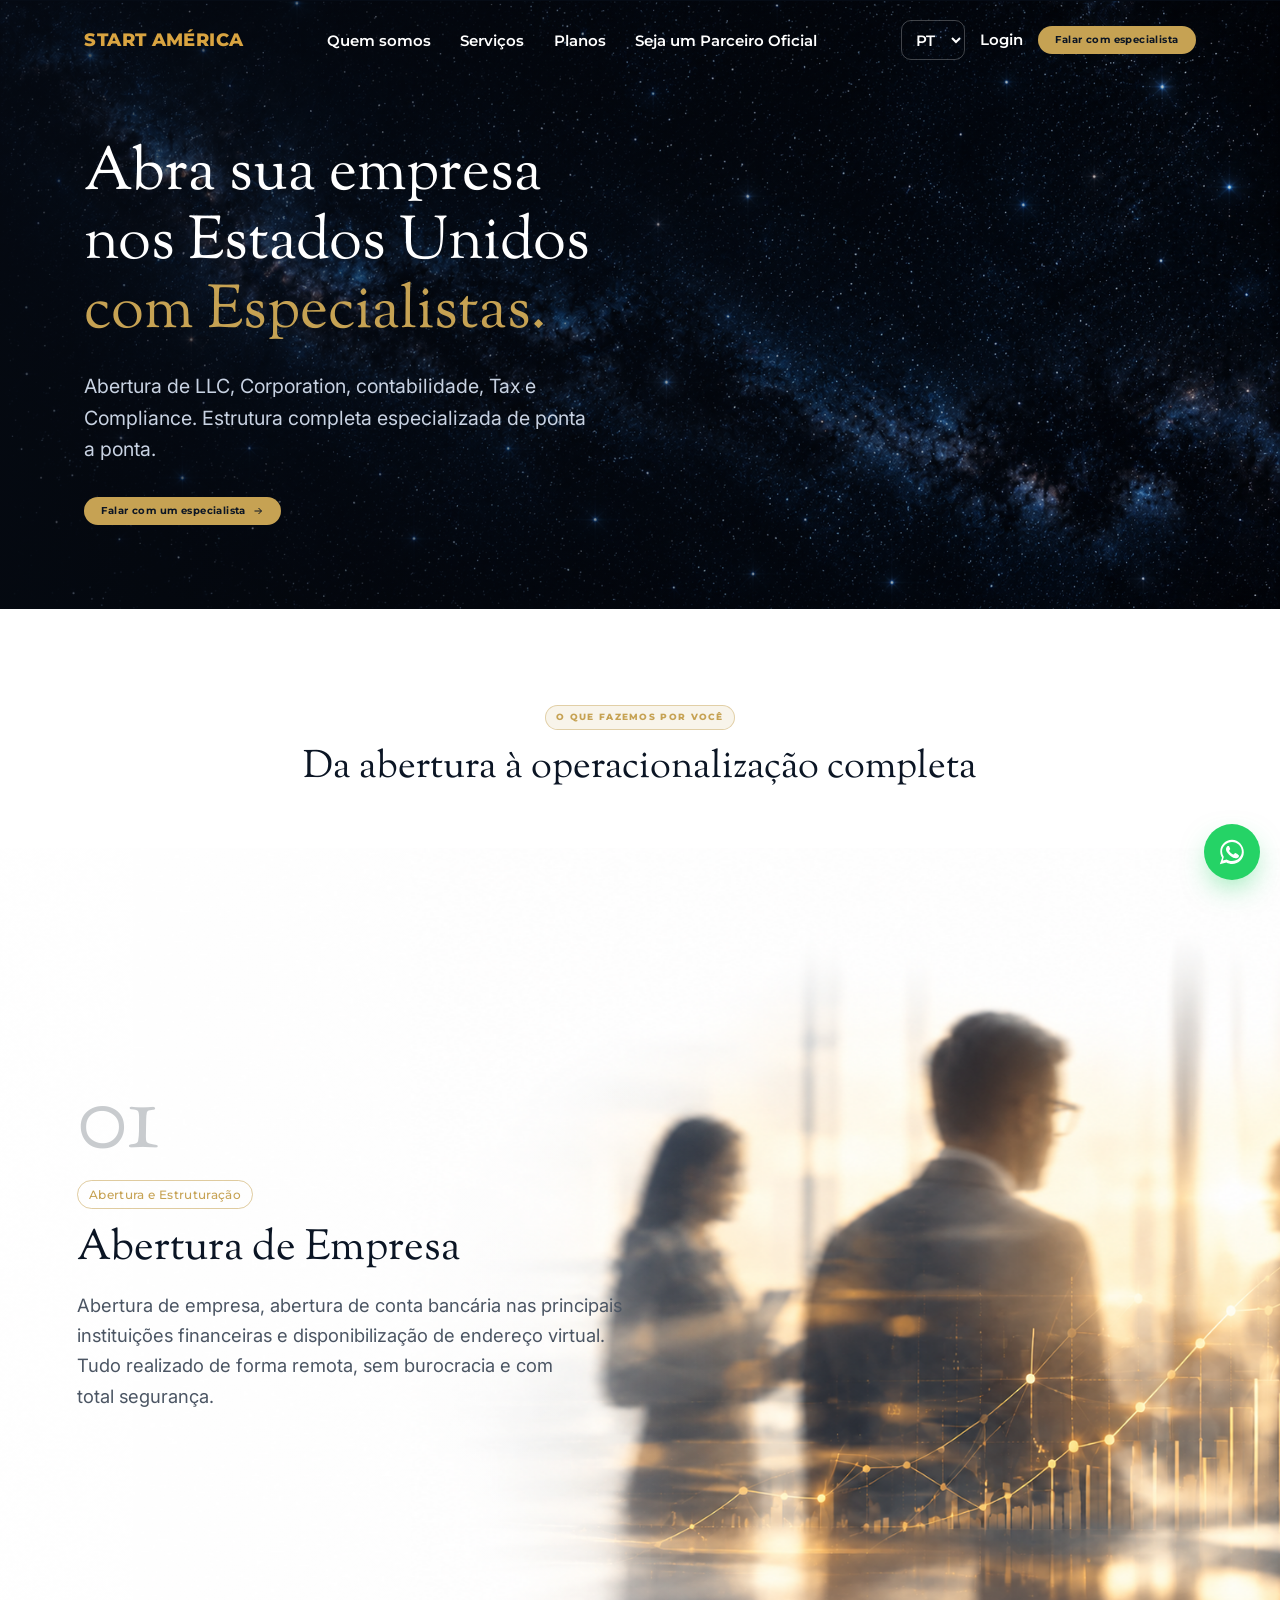
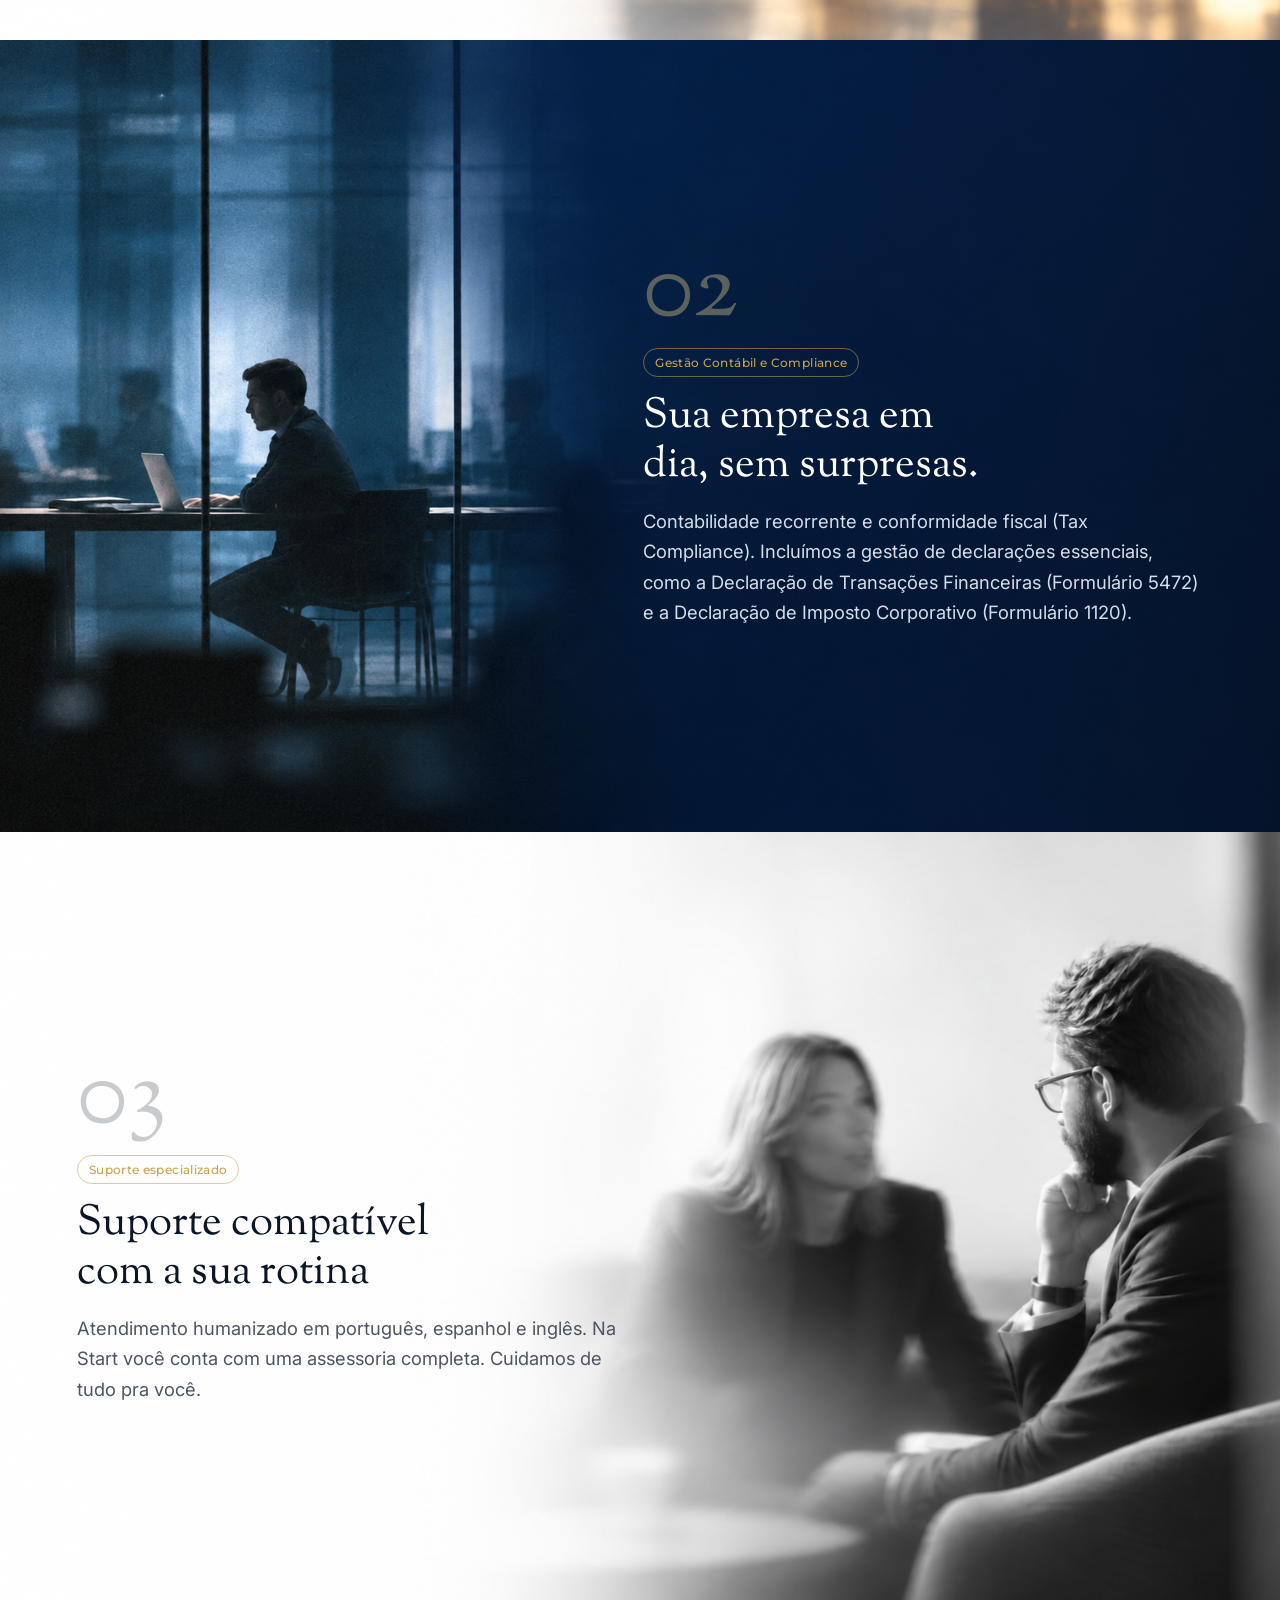
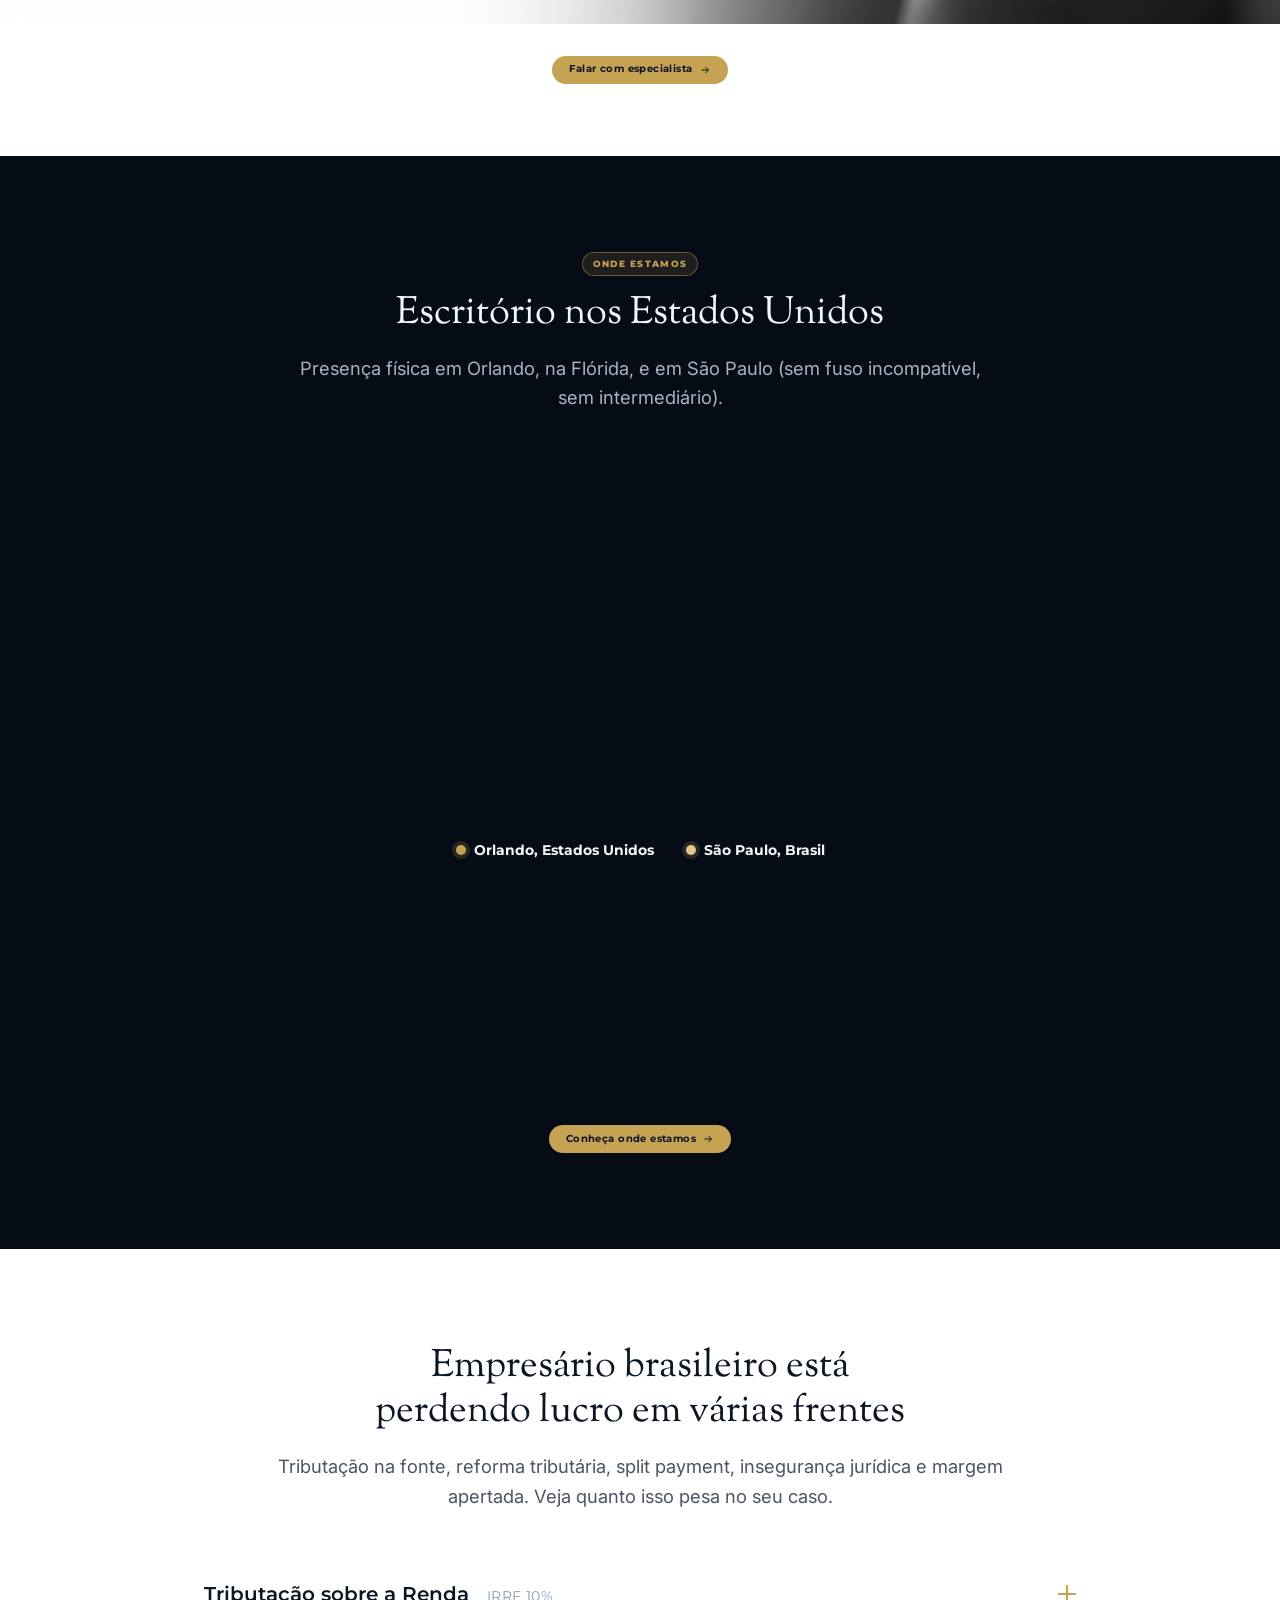
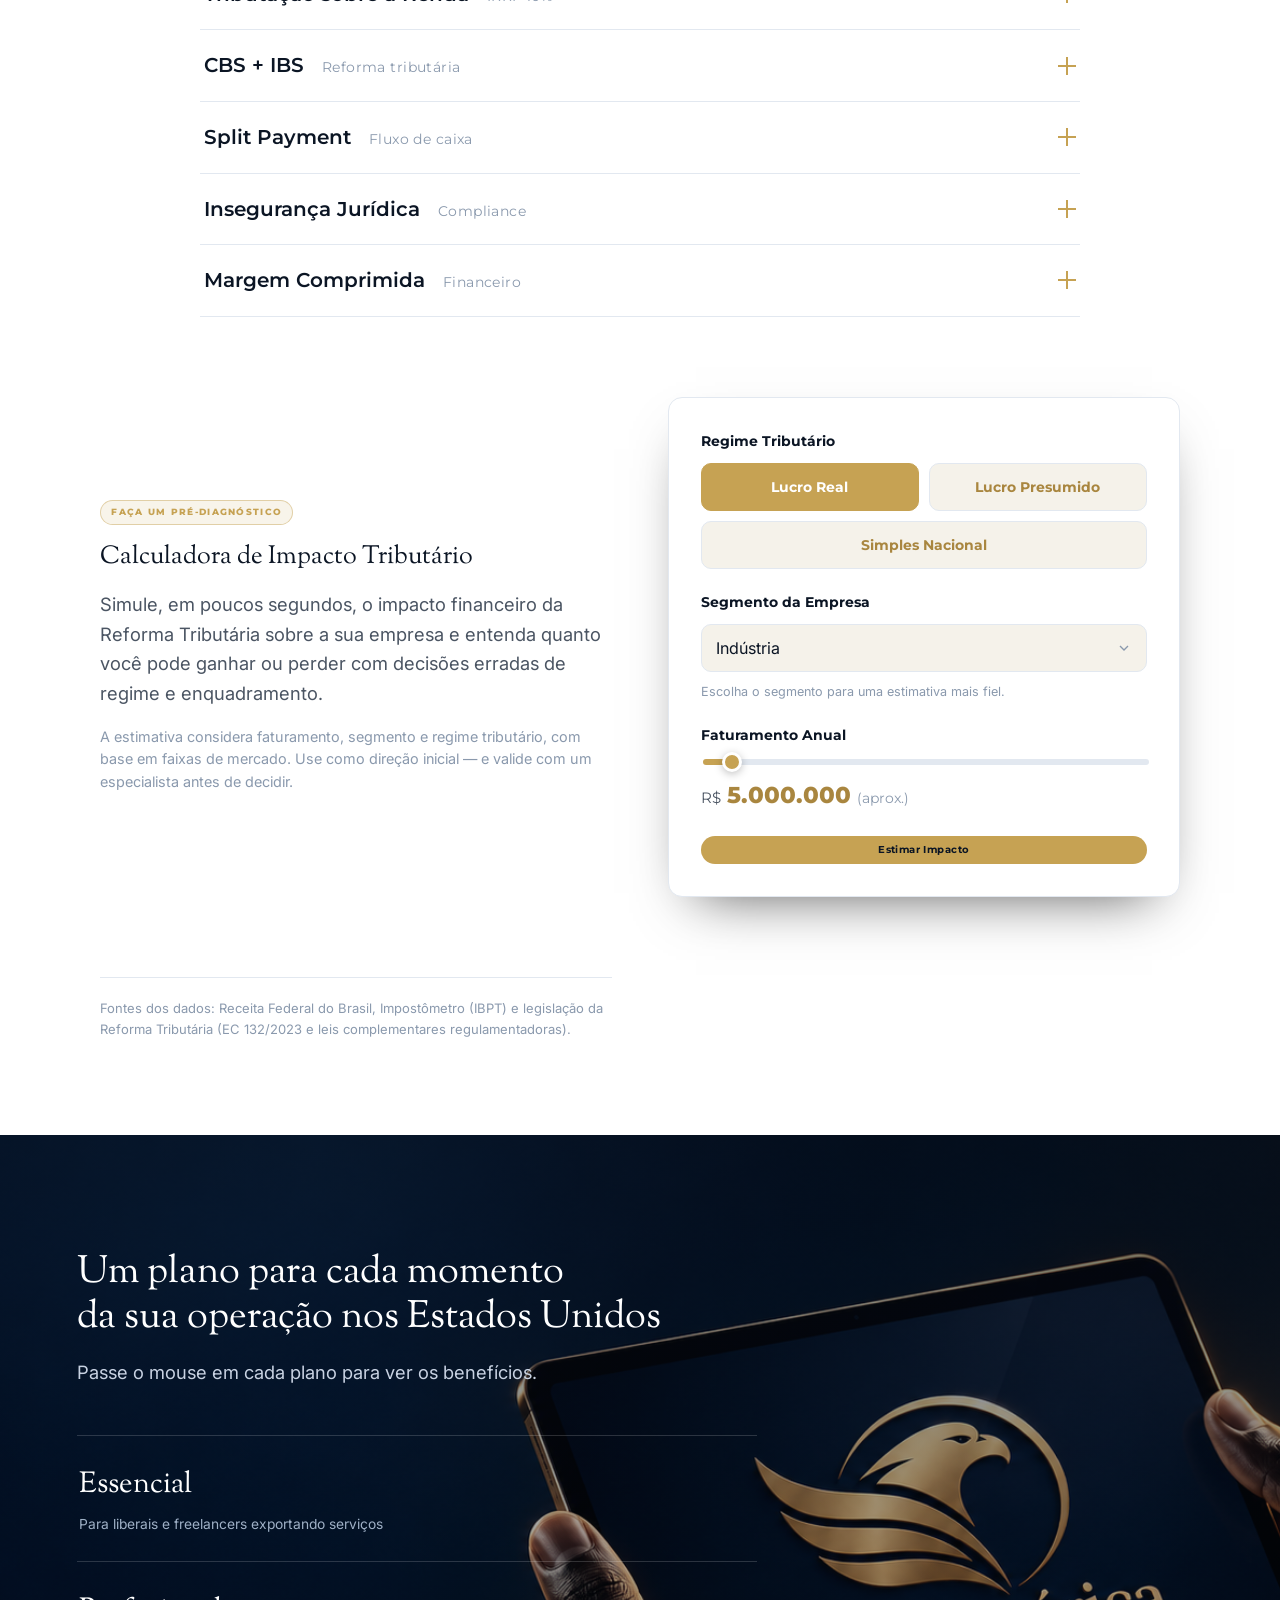
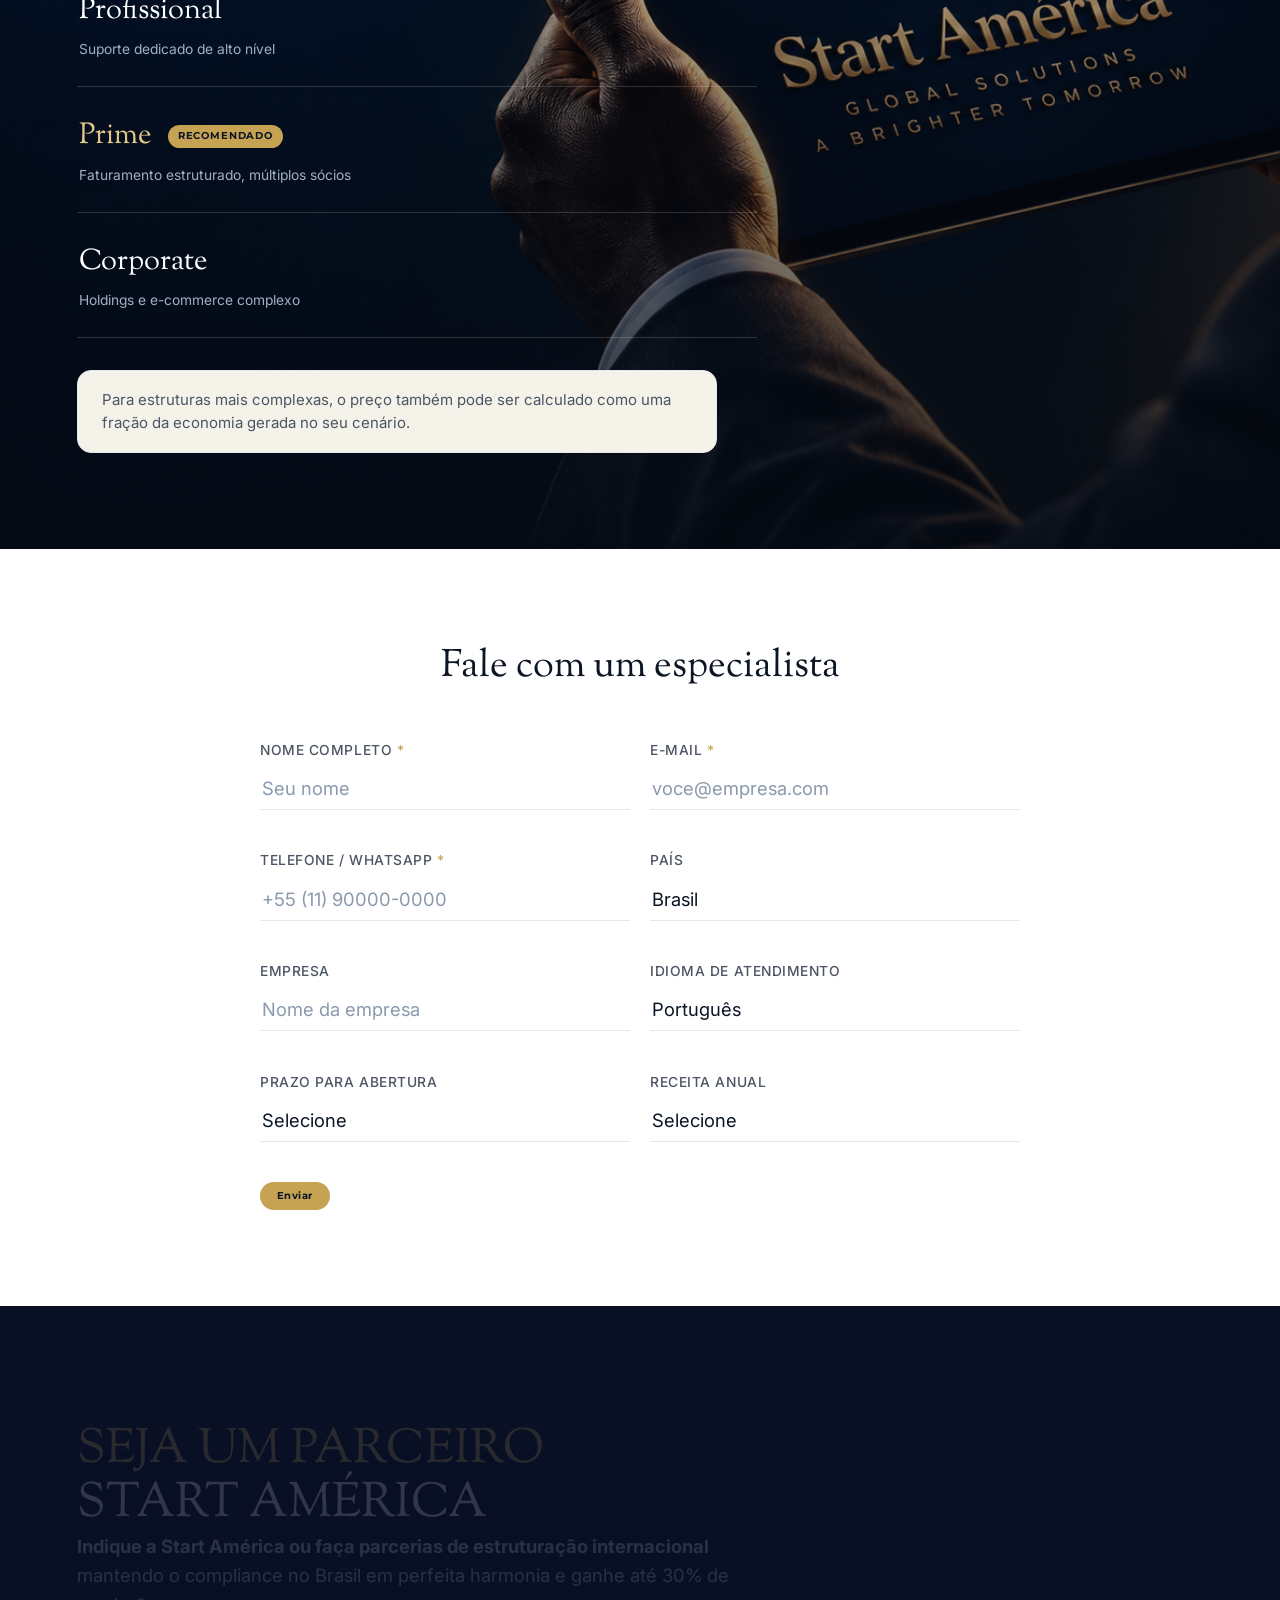
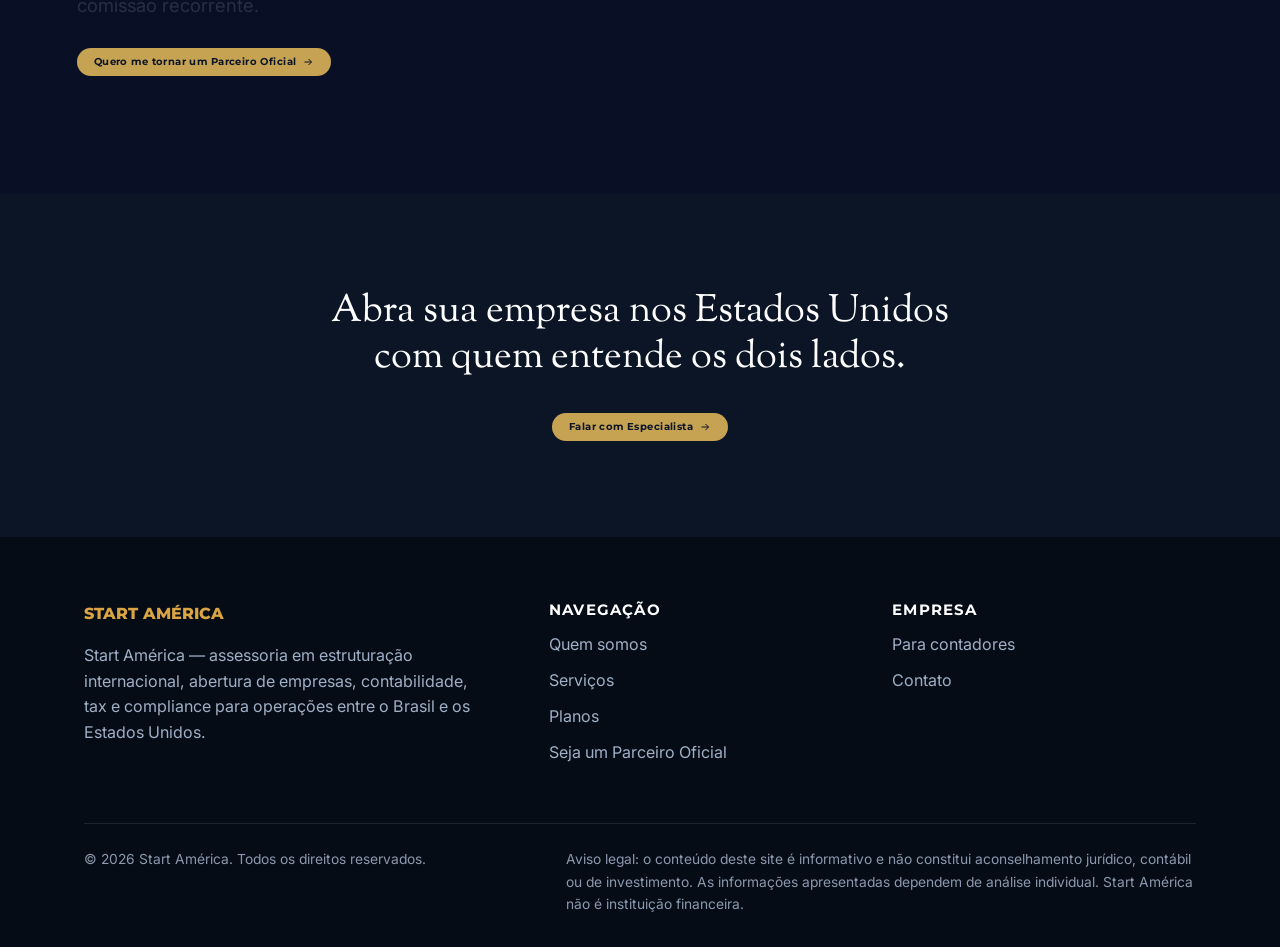
==== index.html @ 1ce0165f "Alinha secoes com layout dividido na mesma borda dos paineis de servico Novo .container-fluid: mesma" ====
<!DOCTYPE html>
<html lang="pt-BR">
<head>
  <meta charset="UTF-8" />
  <link rel="icon" type="image/png" href="assets/img/LOGO-ICON-FAV-ICON.png" />
  <link rel="apple-touch-icon" href="assets/img/LOGO-ICON-FAV-ICON.png" />
  <meta name="viewport" content="width=device-width, initial-scale=1, viewport-fit=cover" />
  <title>Start América — Abra sua empresa nos Estados Unidos</title>
  <meta name="description" content="Abertura de LLC e Corporation, contabilidade, Tax e compliance para brasileiros que abrem empresa nos Estados Unidos. Estratégia tributária internacional com quem entende os dois lados." />
  <meta name="theme-color" content="#0A192F" />

  <!-- Open Graph (imagem de exemplo — substituir) -->
  <meta property="og:title" content="Start América — Abertura de Empresa nos Estados Unidos" />
  <meta property="og:description" content="Estratégia tributária internacional, abertura de LLC/Corp, contabilidade e compliance." />
  <meta property="og:image" content="https://exemplo.startamerica.com/assets/img/og-cover.jpg" />
  <meta property="og:type" content="website" />

  <link rel="preconnect" href="https://fonts.googleapis.com" />
  <link rel="preconnect" href="https://fonts.gstatic.com" crossorigin />
  <link href="https://fonts.googleapis.com/css2?family=Montserrat:wght@500;600;700;800&family=Inter:wght@400;500;600;700&family=Geist:wght@400;500&family=Sorts+Mill+Goudy:ital@0;1&display=swap" rel="stylesheet" />

  <link rel="stylesheet" href="assets/css/styles.css?v=20260929z" />
</head>
<body>
  <a class="skip-link" href="#conteudo">Pular para o conteúdo</a>

  <!-- ============ 1. HEADER ============ -->
  <header class="site-header site-header--overlay">
    <div class="container container--wide site-header__inner">
      <a href="index.html" class="brand" aria-label="Start América — página inicial">
        <img src="assets/img/logo-start-america-dourada.png" alt="Start América"
             width="120" height="90"
             onerror="this.replaceWith(Object.assign(document.createElement('span'),{textContent:'START AMÉRICA',style:'font-family:Montserrat,sans-serif;font-weight:800;color:#D9A441;letter-spacing:.02em'}))" />
      </a>

      <nav class="primary-nav" id="primary-nav" aria-label="Navegação principal">
        <ul>
          <li><a href="#quem-somos" data-i18n="nav.about">Quem somos</a></li>
          <li><a href="#servicos" data-i18n="nav.services">Serviços</a></li>
          <li><a href="#planos" data-i18n="nav.plans">Planos</a></li>
          <li><a href="seja-parceiro.html" data-i18n="nav.partner">Seja um Parceiro Oficial</a></li>
        </ul>
        <div class="mobile-actions">
          <label class="sr-only" for="lang-mobile">Idioma</label>
          <select class="lang-select" id="lang-mobile" data-lang-select>
            <option value="pt" selected>PT</option>
            <option value="en">EN</option>
            <option value="es">ES</option>
          </select>
          <a class="btn btn--ghost" href="login.html">Login</a>
          <a class="btn btn--gold" href="#contato">Falar com especialista</a>
        </div>
      </nav>

      <div class="header-actions">
        <label class="sr-only" for="lang-desktop">Idioma</label>
        <select class="lang-select" id="lang-desktop" data-lang-select>
          <option value="pt" selected>PT</option>
          <option value="en">EN</option>
          <option value="es">ES</option>
        </select>
        <a class="login" href="login.html">Login</a>
        <a class="btn btn--gold" href="#contato">Falar com especialista</a>
      </div>

      <button class="nav-toggle" type="button" aria-expanded="false" aria-controls="primary-nav" aria-label="Abrir menu">
        <span></span>
      </button>
    </div>
  </header>

  <main id="conteudo">

    <!-- ============ 2. HERO ============ -->
    <section class="photo-section hero">
      <!-- Imagem de fundo — céu estrelado -->
      <img class="photo-section__bg" onerror="this.remove()" src="assets/img/hero-space-bg.png"
           alt="" aria-hidden="true" width="1680" height="990" fetchpriority="high" />
      <div class="photo-section__overlay"></div>

      <div class="hero__globe" id="hero-globe" aria-hidden="true"></div>

      <div class="container container--wide">
        <div class="hero__grid">
          <div class="hero__copy">
            <h1 class="hero__title">
              Abra sua empresa nos Estados Unidos
              <span class="text-gold">com Especialistas.</span>
            </h1>
            <p class="hero__text">
              Abertura de LLC, Corporation, contabilidade, Tax e Compliance.
              Estrutura completa especializada de ponta a ponta.
            </p>
            <div class="hero__cta">
              <a class="btn btn--gold" href="#contato">
                Falar com um especialista
                <svg class="btn__icon" viewBox="0 0 24 24" fill="none" stroke="currentColor" stroke-width="2" aria-hidden="true"><path d="M5 12h14M13 6l6 6-6 6"/></svg>
              </a>
            </div>
          </div>
        </div>
      </div>
    </section>

    <!-- Transição em blur entre o hero e a primeira seção -->
    <!-- ============ 2b. O QUE FAZEMOS POR VOCÊ (pilha com paralaxe) ============ -->
    <section class="section bg-white" id="servicos">
      <div class="container">
        <div class="section__head section__head--center reveal">
          <span class="eyebrow eyebrow--pill">O que fazemos por você</span>
          <h2 class="h2">Da abertura à operacionalização completa</h2>
        </div>
      </div>
    </section>

    <div class="stack" data-stack>
      <div class="stack__panel stack__panel--dark-text stack__panel--left" style="background-image:url('assets/img/servicos-bg-01.png')">
        <div class="stack__inner reveal">
          <span class="stack__num">01</span>
          <span class="tag">Abertura e Estruturação</span>
          <h3 class="stack__title">Abertura de Empresa</h3>
          <p class="stack__text">
            Abertura de empresa, abertura de conta bancária nas principais instituições
            financeiras e disponibilização de endereço virtual. Tudo realizado de forma
            remota, sem burocracia e com total segurança.
          </p>
        </div>
      </div>

      <div class="stack__panel stack__panel--light-text stack__panel--right" style="background-image:url('assets/img/servicos-bg-02.png')">
        <div class="stack__inner reveal">
          <span class="stack__num">02</span>
          <span class="tag">Gestão Contábil e Compliance</span>
          <h3 class="stack__title">Sua empresa em dia, sem surpresas.</h3>
          <p class="stack__text">
            Contabilidade recorrente e conformidade fiscal (Tax Compliance). Incluímos a
            gestão de declarações essenciais, como a Declaração de Transações Financeiras
            (Formulário 5472) e a Declaração de Imposto Corporativo (Formulário 1120).
          </p>
        </div>
      </div>

      <div class="stack__panel stack__panel--dark-text stack__panel--left" style="background-image:url('assets/img/servicos-bg-03.png')">
        <div class="stack__inner reveal">
          <span class="stack__num">03</span>
          <span class="tag">Suporte especializado</span>
          <h3 class="stack__title">Suporte compatível com a sua rotina</h3>
          <p class="stack__text">
            Atendimento humanizado em português, espanhol e inglês. Na Start você conta
            com uma assessoria completa. Cuidamos de tudo pra você.
          </p>
        </div>
      </div>
    </div>

    <section class="section bg-white" id="servicos-cta">
      <div class="container">
        <div class="section-cta" style="margin-top:0">
          <a class="btn btn--gold" href="#contato">
            Falar com especialista
            <svg class="btn__icon" viewBox="0 0 24 24" fill="none" stroke="currentColor" stroke-width="2" aria-hidden="true"><path d="M5 12h14M13 6l6 6-6 6"/></svg>
          </a>
        </div>
      </div>
    </section>

    <!-- ============ 3. ESCRITÓRIO NOS ESTADOS UNIDOS ============ -->
    <section class="section bg-navy-deep" id="quem-somos">
      <div class="container">
        <div class="section__head section__head--center reveal">
          <span class="eyebrow eyebrow--pill">Onde estamos</span>
          <h2 class="h2">Escritório nos Estados Unidos</h2>
          <p class="lead">
            Presença física em Orlando, na Flórida, e em São Paulo (sem fuso incompatível,
            sem intermediário).
          </p>
        </div>

        <div class="office-flatmap reveal" id="office-flatmap" aria-label="Mapa-múndi com a localização de Orlando e São Paulo"></div>
        <ul class="office-map__legend">
          <li><span class="office-map__dot office-map__dot--us"></span>Orlando, Estados Unidos</li>
          <li><span class="office-map__dot office-map__dot--br"></span>São Paulo, Brasil</li>
        </ul>
      </div>

      <!-- Fora do .container: fotos fixas, uma linha, de ponta a ponta da tela -->
      <ul class="location-strip reveal">
        <li><img src="assets/img/card-1.png" alt="Sala de reunião com vista panorâmica da cidade" width="600" height="450" loading="lazy" /></li>
        <li><img src="assets/img/sobre-card-2.jpg" alt="Átrio interno de um centro empresarial moderno" width="600" height="450" loading="lazy" /></li>
        <li><img src="assets/img/sobre-card-3.jpg" alt="Fachada de complexo de escritórios internacional ao entardecer" width="600" height="450" loading="lazy" /></li>
        <li><img src="assets/img/landmark-center-patio.jpg" alt="Pátio externo do complexo com áreas de convivência" width="600" height="450" loading="lazy" /></li>
        <li><img src="assets/img/landmark-center-fachada.jpg" alt="Fachada de vidro do edifício com jardim ao entardecer" width="600" height="450" loading="lazy" /></li>
        <li><img src="assets/img/landmark-center-lago.jpg" alt="Torres gêmeas do complexo refletidas no lago" width="600" height="450" loading="lazy" /></li>
      </ul>

      <div class="container">
        <div class="section-cta">
          <a class="btn btn--gold" href="https://www.highwoods.com/find-your-space/detail/landmark-center-two" target="_blank" rel="noopener">
            Conheça onde estamos
            <svg class="btn__icon" viewBox="0 0 24 24" fill="none" stroke="currentColor" stroke-width="2" aria-hidden="true"><path d="M5 12h14M13 6l6 6-6 6"/></svg>
          </a>
        </div>
      </div>
    </section>

    <!-- ============ 5. URGÊNCIA E COMPARAÇÃO ============ -->
    <section class="section bg-white" id="urgencia">
      <div class="container">
        <div class="section__head section__head--center reveal">
          <h2 class="h2">Empresário brasileiro está perdendo lucro em várias frentes</h2>
          <p class="lead">
            Tributação na fonte, reforma tributária, split payment, insegurança jurídica e
            margem apertada. Veja quanto isso pesa no seu caso.
          </p>
        </div>

        <div class="faq faq--plus" data-faq>
          <div class="faq__item">
            <h3><button class="faq__trigger" type="button" aria-expanded="false" aria-controls="urg-p1" id="urg-t1">
              <span>Tributação sobre a Renda <em>IRRF 10%</em></span>
              <span class="faq__plus" aria-hidden="true"></span>
            </button></h3>
            <div class="faq__panel" id="urg-p1" role="region" aria-labelledby="urg-t1" hidden>
              <p>Arrecadação pesada sobre lucros que poderiam ser reinvestidos sem imposto retido.</p>
            </div>
          </div>
          <div class="faq__item">
            <h3><button class="faq__trigger" type="button" aria-expanded="false" aria-controls="urg-p2" id="urg-t2">
              <span>CBS + IBS <em>Reforma tributária</em></span>
              <span class="faq__plus" aria-hidden="true"></span>
            </button></h3>
            <div class="faq__panel" id="urg-p2" role="region" aria-labelledby="urg-t2" hidden>
              <p>Transição tributária nacional que trará carga estimada em até 30% em serviços.</p>
            </div>
          </div>
          <div class="faq__item">
            <h3><button class="faq__trigger" type="button" aria-expanded="false" aria-controls="urg-p3" id="urg-t3">
              <span>Split Payment <em>Fluxo de caixa</em></span>
              <span class="faq__plus" aria-hidden="true"></span>
            </button></h3>
            <div class="faq__panel" id="urg-p3" role="region" aria-labelledby="urg-t3" hidden>
              <p>Retenção imediata nas transações comerciais que drena o fluxo de caixa.</p>
            </div>
          </div>
          <div class="faq__item">
            <h3><button class="faq__trigger" type="button" aria-expanded="false" aria-controls="urg-p4" id="urg-t4">
              <span>Insegurança Jurídica <em>Compliance</em></span>
              <span class="faq__plus" aria-hidden="true"></span>
            </button></h3>
            <div class="faq__panel" id="urg-p4" role="region" aria-labelledby="urg-t4" hidden>
              <p>Súbitas alterações em regras de incentivos locais gerando alta vulnerabilidade.</p>
            </div>
          </div>
          <div class="faq__item">
            <h3><button class="faq__trigger" type="button" aria-expanded="false" aria-controls="urg-p5" id="urg-t5">
              <span>Margem Comprimida <em>Financeiro</em></span>
              <span class="faq__plus" aria-hidden="true"></span>
            </button></h3>
            <div class="faq__panel" id="urg-p5" role="region" aria-labelledby="urg-t5" hidden>
              <p>Aumento dos custos operacionais no Brasil sem repasse viável aos clientes finais.</p>
            </div>
          </div>
        </div>

        <div class="tax-calc reveal" id="calculadora">
          <div class="tax-calc__intro">
            <span class="eyebrow eyebrow--pill">Faça um Pré-Diagnóstico</span>
            <h3 class="h3">Calculadora de Impacto Tributário</h3>
            <p class="lead">
              Simule, em poucos segundos, o impacto financeiro da Reforma Tributária sobre
              a sua empresa e entenda quanto você pode ganhar ou perder com decisões erradas
              de regime e enquadramento.
            </p>
            <p class="tax-calc__note">
              A estimativa considera faturamento, segmento e regime tributário, com base em
              faixas de mercado. Use como direção inicial — e valide com um especialista
              antes de decidir.
            </p>
          </div>

          <div class="tax-calc__card" data-tax-calc>
            <div class="tax-calc__form" data-tax-calc-form>
              <div class="tax-calc__field">
                <span class="tax-calc__label">Regime Tributário</span>
                <div class="tax-calc__toggle" role="group" aria-label="Regime tributário">
                  <button type="button" class="tax-calc__toggle-btn is-active" data-regime="real">Lucro Real</button>
                  <button type="button" class="tax-calc__toggle-btn" data-regime="presumido">Lucro Presumido</button>
                  <button type="button" class="tax-calc__toggle-btn" data-regime="simples">Simples Nacional</button>
                </div>
              </div>

              <div class="tax-calc__field">
                <label class="tax-calc__label" for="tc-segmento">Segmento da Empresa</label>
                <select id="tc-segmento" data-segmento>
                  <option value="industria" selected>Indústria</option>
                  <option value="comercio">Comércio</option>
                  <option value="servicos">Serviços</option>
                  <option value="tecnologia">Tecnologia / SaaS</option>
                </select>
                <span class="tax-calc__hint">Escolha o segmento para uma estimativa mais fiel.</span>
              </div>

              <div class="tax-calc__field">
                <span class="tax-calc__label">Faturamento Anual</span>
                <input type="range" id="tc-faturamento" min="500000" max="100000000" step="500000" value="5000000" data-faturamento aria-describedby="tc-faturamento-out" />
                <p class="tax-calc__value" id="tc-faturamento-out">R$ <strong data-faturamento-out>5.000.000</strong> <span>(aprox.)</span></p>
              </div>

              <button type="button" class="btn btn--gold btn--block" data-tax-calc-submit>Estimar Impacto</button>
            </div>

            <div class="tax-calc__result" data-tax-calc-result hidden>
              <div class="tax-calc__result-header">
                <span class="tax-calc__result-tag">Faturamento anual no BR</span>
                <p class="tax-calc__result-amount" data-result-faturamento>R$ 0,00</p>
              </div>

              <div class="tax-calc__gauges">
                <div class="tax-calc__gauge">
                  <div class="tax-calc__gauge-row">
                    <span>Carga tributária BR</span>
                    <span class="tax-calc__gauge-value" data-gauge-br-value>0%</span>
                  </div>
                  <div class="tax-calc__gauge-bar"><span class="tax-calc__gauge-fill tax-calc__gauge-fill--br" data-gauge-br-fill></span></div>
                  <p class="tax-calc__gauge-breakdown" data-gauge-br-breakdown></p>
                </div>
              </div>

              <div class="tax-calc__savings">
                <span>Economia anual estimada</span>
                <strong data-result-savings>+ US$ 0</strong>
              </div>

              <p class="tax-calc__result-note">
                Estimativa indicativa. Valide com análise técnica de IBS, CBS, créditos e split payment.
              </p>
              <button type="button" class="btn btn--ghost btn--block" data-tax-calc-email>Quero receber o resultado por e-mail</button>
              <button type="button" class="tax-calc__reset" data-tax-calc-reset>
                <svg viewBox="0 0 24 24" fill="none" stroke="currentColor" stroke-width="2" aria-hidden="true"><path d="M3 12a9 9 0 1 1 2.64 6.36M3 12v6h6"/></svg>
                Fazer nova simulação
              </button>
            </div>
          </div>

          <p class="tax-calc__sources">
            Fontes dos dados: Receita Federal do Brasil, Impostômetro (IBPT) e legislação da
            Reforma Tributária (EC 132/2023 e leis complementares regulamentadoras).
          </p>
        </div>
      </div>
    </section>

    <!-- ============ 8. PLANOS ============ -->
    <section class="planos-hero" id="planos" style="background-image:url('assets/img/planos-bg.png')">
      <div class="container-fluid">
        <div class="section__head reveal">
          <h2 class="h2">Um plano para cada momento<br>da sua operação nos Estados Unidos</h2>
          <p class="lead" style="color:#c8d2e2">Passe o mouse em cada plano para ver os benefícios.</p>
        </div>

        <div class="planos-list reveal" data-hover-list>
          <div class="planos-item" tabindex="0">
            <div class="planos-item__head">
              <span class="planos-item__name">Essencial</span>
              <span class="planos-item__sub">Para liberais e freelancers exportando serviços</span>
            </div>
            <div class="planos-item__panel"><div>
              <p class="planos-item__intro">Conheça os benefícios do Essencial:</p>
              <ul class="tile-list">
                <li><span class="tile-list__check"><svg viewBox="0 0 24 24" fill="none" stroke="currentColor" stroke-width="3" aria-hidden="true"><path d="M20 6L9 17l-5-5"/></svg></span> Abertura inclusa no anual</li>
                <li><span class="tile-list__check"><svg viewBox="0 0 24 24" fill="none" stroke="currentColor" stroke-width="3" aria-hidden="true"><path d="M20 6L9 17l-5-5"/></svg></span> Contabilidade e obrigações do ano</li>
                <li><span class="tile-list__check"><svg viewBox="0 0 24 24" fill="none" stroke="currentColor" stroke-width="3" aria-hidden="true"><path d="M20 6L9 17l-5-5"/></svg></span> Endereço fiscal e portal</li>
              </ul>
              <a class="btn btn--gold" href="#contato">Falar com especialista
                <svg class="btn__icon" viewBox="0 0 24 24" fill="none" stroke="currentColor" stroke-width="2" aria-hidden="true"><path d="M5 12h14M13 6l6 6-6 6"/></svg>
              </a>
            </div></div>
          </div>

          <div class="planos-item" tabindex="0">
            <div class="planos-item__head">
              <span class="planos-item__name">Profissional</span>
              <span class="planos-item__sub">Suporte dedicado de alto nível</span>
            </div>
            <div class="planos-item__panel"><div>
              <p class="planos-item__intro">Tudo do Essencial e mais:</p>
              <ul class="tile-list">
                <li><span class="tile-list__check"><svg viewBox="0 0 24 24" fill="none" stroke="currentColor" stroke-width="3" aria-hidden="true"><path d="M20 6L9 17l-5-5"/></svg></span> Bookkeeping mensal e sales tax</li>
                <li><span class="tile-list__check"><svg viewBox="0 0 24 24" fill="none" stroke="currentColor" stroke-width="3" aria-hidden="true"><path d="M20 6L9 17l-5-5"/></svg></span> Especialista dedicado</li>
              </ul>
              <a class="btn btn--gold" href="#contato">Falar com especialista
                <svg class="btn__icon" viewBox="0 0 24 24" fill="none" stroke="currentColor" stroke-width="2" aria-hidden="true"><path d="M5 12h14M13 6l6 6-6 6"/></svg>
              </a>
            </div></div>
          </div>

          <div class="planos-item planos-item--featured" tabindex="0">
            <div class="planos-item__head">
              <span class="planos-item__name">Prime <em class="planos-item__badge">Recomendado</em></span>
              <span class="planos-item__sub">Faturamento estruturado, múltiplos sócios</span>
            </div>
            <div class="planos-item__panel"><div>
              <p class="planos-item__intro">Tudo do Profissional e mais:</p>
              <ul class="tile-list">
                <li><span class="tile-list__check"><svg viewBox="0 0 24 24" fill="none" stroke="currentColor" stroke-width="3" aria-hidden="true"><path d="M20 6L9 17l-5-5"/></svg></span> Estratégia tributária trimestral</li>
                <li><span class="tile-list__check"><svg viewBox="0 0 24 24" fill="none" stroke="currentColor" stroke-width="3" aria-hidden="true"><path d="M20 6L9 17l-5-5"/></svg></span> Dolarização e retiradas</li>
              </ul>
              <a class="btn btn--gold" href="#contato">Falar com especialista
                <svg class="btn__icon" viewBox="0 0 24 24" fill="none" stroke="currentColor" stroke-width="2" aria-hidden="true"><path d="M5 12h14M13 6l6 6-6 6"/></svg>
              </a>
            </div></div>
          </div>

          <div class="planos-item" tabindex="0">
            <div class="planos-item__head">
              <span class="planos-item__name">Corporate</span>
              <span class="planos-item__sub">Holdings e e-commerce complexo</span>
            </div>
            <div class="planos-item__panel"><div>
              <p class="planos-item__intro">Solução sob medida com:</p>
              <ul class="tile-list">
                <li><span class="tile-list__check"><svg viewBox="0 0 24 24" fill="none" stroke="currentColor" stroke-width="3" aria-hidden="true"><path d="M20 6L9 17l-5-5"/></svg></span> Múltiplas empresas</li>
                <li><span class="tile-list__check"><svg viewBox="0 0 24 24" fill="none" stroke="currentColor" stroke-width="3" aria-hidden="true"><path d="M20 6L9 17l-5-5"/></svg></span> Folha e consolidação</li>
                <li><span class="tile-list__check"><svg viewBox="0 0 24 24" fill="none" stroke="currentColor" stroke-width="3" aria-hidden="true"><path d="M20 6L9 17l-5-5"/></svg></span> Suporte a auditoria</li>
              </ul>
              <a class="btn btn--gold" href="#contato">Falar com especialista
                <svg class="btn__icon" viewBox="0 0 24 24" fill="none" stroke="currentColor" stroke-width="2" aria-hidden="true"><path d="M5 12h14M13 6l6 6-6 6"/></svg>
              </a>
            </div></div>
          </div>
        </div>

        <p class="plans-note">
          Para estruturas mais complexas, o preço também pode ser calculado como uma fração
          da economia gerada no seu cenário.
        </p>
      </div>
    </section>

    <!-- ============ 9b. FORMULÁRIO DE CONTATO ============ -->
    <section class="section bg-white" id="contato">
      <div class="container">
        <div class="form-card form-card--minimal">
          <h2 class="h2">Fale com um especialista</h2>
          <form class="form-grid" id="contact-form" novalidate action="#" method="post">
            <div class="field">
              <label for="f-nome">Nome completo <span class="req" aria-hidden="true">*</span></label>
              <input type="text" id="f-nome" name="nome" autocomplete="name" required placeholder="Seu nome" />
              <span class="error-text" data-error-for="f-nome"></span>
            </div>
            <div class="field">
              <label for="f-email">E-mail <span class="req" aria-hidden="true">*</span></label>
              <input type="email" id="f-email" name="email" autocomplete="email" inputmode="email" required placeholder="voce@empresa.com" />
              <span class="error-text" data-error-for="f-email"></span>
            </div>
            <div class="field">
              <label for="f-telefone">Telefone / WhatsApp <span class="req" aria-hidden="true">*</span></label>
              <input type="tel" id="f-telefone" name="telefone" autocomplete="tel" inputmode="tel" required placeholder="+55 (11) 90000-0000" />
              <span class="error-text" data-error-for="f-telefone"></span>
            </div>
            <div class="field">
              <label for="f-pais">País</label>
              <select id="f-pais" name="pais" autocomplete="country-name">
                <option value="BR" selected>Brasil</option>
                <option value="US">Estados Unidos</option>
                <option value="PT">Portugal</option>
                <option value="other">Outro</option>
              </select>
              <span class="error-text" data-error-for="f-pais"></span>
            </div>
            <div class="field">
              <label for="f-empresa">Empresa</label>
              <input type="text" id="f-empresa" name="empresa" autocomplete="organization" placeholder="Nome da empresa" />
              <span class="error-text" data-error-for="f-empresa"></span>
            </div>
            <div class="field">
              <label for="f-idioma">Idioma de atendimento</label>
              <select id="f-idioma" name="idioma">
                <option value="pt" selected>Português</option>
                <option value="es">Espanhol</option>
                <option value="en">Inglês</option>
              </select>
              <span class="error-text" data-error-for="f-idioma"></span>
            </div>
            <div class="field">
              <label for="f-prazo">Prazo para abertura</label>
              <select id="f-prazo" name="prazo">
                <option value="" selected>Selecione</option>
                <option value="imediato">Imediato</option>
                <option value="30">Em até 30 dias</option>
                <option value="90">Em até 90 dias</option>
                <option value="pesquisando">Ainda pesquisando</option>
              </select>
              <span class="error-text" data-error-for="f-prazo"></span>
            </div>
            <div class="field">
              <label for="f-receita">Receita anual</label>
              <select id="f-receita" name="receita">
                <option value="" selected>Selecione</option>
                <option value="ate-500k">Até R$ 500 mil</option>
                <option value="500k-2m">R$ 500 mil – R$ 2 mi</option>
                <option value="2m-10m">R$ 2 mi – R$ 10 mi</option>
                <option value="10m+">Acima de R$ 10 mi</option>
              </select>
              <span class="error-text" data-error-for="f-receita"></span>
            </div>

            <div class="form-actions">
              <button class="btn btn--gold" type="submit" id="contact-submit">
                <span class="btn__label">Enviar</span>
              </button>
              <p class="form-status" id="form-status" role="status" aria-live="polite"></p>
            </div>
          </form>
        </div>
      </div>
    </section>

    <!-- ============ 10. PARCEIROS OFICIAIS (banner) ============ -->
    <section class="photo-section partner-banner" id="parceiros">
      <img class="photo-section__bg" onerror="this.remove()" src="assets/img/imagem-predio-ofc.jpg" alt="" aria-hidden="true" width="1440" height="440" loading="lazy" />
      <div class="photo-section__overlay"></div>
      <div class="container-fluid">
        <div class="partner-banner__grid">
          <div class="partner-banner__body reveal">
            <h2 class="h2 partner-banner__title"><span class="text-gold">Seja um parceiro</span><br>Start América</h2>
            <p class="lead" style="color:#d7deea">
              <strong>Indique a Start América ou faça parcerias de estruturação internacional</strong>
              mantendo o compliance no Brasil em perfeita harmonia e ganhe até 30% de comissão recorrente.
            </p>
            <a class="btn btn--gold" href="seja-parceiro.html#parceiro-form">
              Quero me tornar um Parceiro Oficial
              <svg class="btn__icon" viewBox="0 0 24 24" fill="none" stroke="currentColor" stroke-width="2" aria-hidden="true"><path d="M5 12h14M13 6l6 6-6 6"/></svg>
            </a>
          </div>
          <div class="partner-banner__seal reveal">
            <img src="assets/img/accountants-right.png" alt="Selo Parceiro Oficial Start América"
                 width="280" height="280" />
          </div>
        </div>
      </div>
    </section>

    <!-- ============ 16. CTA FINAL ============ -->
    <section class="section final-cta" id="cta-final">
      <div class="container container--wide">
        <h2 class="h2">Abra sua empresa nos Estados Unidos com quem entende os dois lados.</h2>
        <div class="final-cta__buttons">
          <a class="btn btn--gold" href="#contato">Falar com Especialista
            <svg class="btn__icon" viewBox="0 0 24 24" fill="none" stroke="currentColor" stroke-width="2" aria-hidden="true"><path d="M5 12h14M13 6l6 6-6 6"/></svg>
          </a>
        </div>
      </div>
    </section>
  </main>

  <!-- ============ FOOTER ============ -->
  <footer class="site-footer">
    <div class="container container--wide">
      <div class="footer-grid">
        <div class="footer-col">
          <img class="footer-logo" src="assets/img/logo-start-america-dourada.png" alt="Start América" width="160" height="120"
               onerror="this.replaceWith(Object.assign(document.createElement('span'),{textContent:'START AMÉRICA',style:'font-family:Montserrat,sans-serif;font-weight:800;color:#D9A441;display:block;margin-bottom:16px'}))" />
          <p class="footer-legal">
            Start América — assessoria em estruturação internacional, abertura de empresas,
            contabilidade, tax e compliance para operações entre o Brasil e os Estados Unidos.
          </p>
        </div>

        <div class="footer-col">
          <button class="footer-col__toggle" type="button" aria-expanded="false">Navegação <svg class="chev" viewBox="0 0 24 24" fill="none" stroke="currentColor" stroke-width="2" aria-hidden="true"><path d="M6 9l6 6 6-6"/></svg></button>
          <h4>Navegação</h4>
          <ul>
            <li><a href="#quem-somos">Quem somos</a></li>
            <li><a href="#servicos">Serviços</a></li>
            <li><a href="#planos">Planos</a></li>
            <li><a href="seja-parceiro.html#parceiro-form">Seja um Parceiro Oficial</a></li>
          </ul>
        </div>

        <div class="footer-col">
          <button class="footer-col__toggle" type="button" aria-expanded="false">Empresa <svg class="chev" viewBox="0 0 24 24" fill="none" stroke="currentColor" stroke-width="2" aria-hidden="true"><path d="M6 9l6 6 6-6"/></svg></button>
          <h4>Empresa</h4>
          <ul>
            <li><a href="seja-parceiro.html#contadores">Para contadores</a></li>
            <li><a href="#contato">Contato</a></li>
          </ul>
        </div>

      </div>

      <div class="footer-bottom">
        <p>© <span id="year">2026</span> Start América. Todos os direitos reservados.</p>
        <p class="footer-legal">
          Aviso legal: o conteúdo deste site é informativo e não constitui aconselhamento
          jurídico, contábil ou de investimento. As informações apresentadas dependem de
          análise individual. Start América não é instituição financeira.
        </p>
      </div>
    </div>
  </footer>

  <!-- WhatsApp flutuante -->
  <a class="whatsapp-fab" href="https://wa.me/0000000000" target="_blank" rel="noopener" aria-label="Falar pelo WhatsApp">
    <svg viewBox="0 0 32 32" fill="currentColor" aria-hidden="true"><path d="M16 3C9 3 3.5 8.5 3.5 15.5c0 2.4.7 4.7 1.9 6.7L3 29l7-1.8c1.9 1 4 1.6 6.1 1.6 7 0 12.5-5.5 12.5-12.5S23 3 16 3zm0 22.7c-1.9 0-3.7-.5-5.3-1.5l-.4-.2-4.1 1.1 1.1-4-.3-.4a10 10 0 01-1.6-5.4C5.5 9.9 10.2 5.3 16 5.3s10.5 4.6 10.5 10.2S21.8 25.7 16 25.7zm5.7-7.6c-.3-.2-1.8-.9-2.1-1s-.5-.2-.7.2-.8 1-1 1.2-.4.2-.7.1a8.4 8.4 0 01-2.5-1.5 9.3 9.3 0 01-1.7-2.1c-.2-.3 0-.5.1-.7l.5-.6c.2-.2.2-.3.4-.6s0-.4 0-.6-.7-1.7-1-2.3c-.3-.6-.5-.5-.7-.5h-.6c-.2 0-.6.1-.9.4-.3.4-1.2 1.2-1.2 2.9s1.2 3.4 1.4 3.6c.2.3 2.4 3.7 5.9 5.2.8.4 1.5.6 2 .7.8.3 1.6.2 2.2.1.7-.1 1.8-.7 2.1-1.5.3-.7.3-1.4.2-1.5s-.3-.2-.6-.4z"/></svg>
  </a>

  <!-- Modal: receber resultado da calculadora por e-mail -->
  <div class="modal" id="tax-calc-modal" hidden>
    <div class="modal__overlay" data-modal-close></div>
    <div class="modal__panel" role="dialog" aria-modal="true" aria-labelledby="tax-calc-modal-title">
      <button class="modal__close" type="button" aria-label="Fechar" data-modal-close>
        <svg viewBox="0 0 24 24" fill="none" stroke="currentColor" stroke-width="2" aria-hidden="true"><path d="M6 6l12 12M18 6L6 18"/></svg>
      </button>
      <h3 id="tax-calc-modal-title" class="h3">Receba o resultado por e-mail</h3>
      <p class="lead">Enviaremos a estimativa de impacto tributário calculada para o seu e-mail.</p>
      <form class="modal__form" id="tax-calc-email-form" novalidate>
        <div class="field">
          <label for="tc-email-nome">Nome completo <span class="req" aria-hidden="true">*</span></label>
          <input type="text" id="tc-email-nome" name="nome" required placeholder="Seu nome" />
          <span class="error-text" data-error-for="tc-email-nome"></span>
        </div>
        <div class="field">
          <label for="tc-email-email">E-mail <span class="req" aria-hidden="true">*</span></label>
          <input type="email" id="tc-email-email" name="email" required placeholder="voce@empresa.com" />
          <span class="error-text" data-error-for="tc-email-email"></span>
        </div>
        <div class="form-actions">
          <button class="btn btn--gold" type="submit" id="tax-calc-email-submit">
            <span class="btn__label">Receber por e-mail</span>
          </button>
          <p class="form-status" id="tc-email-status" role="status" aria-live="polite"></p>
        </div>
      </form>
    </div>
  </div>

  <script src="assets/js/i18n.js?v=20260929z" defer></script>
  <script src="assets/js/main.js?v=20260929z" defer></script>
  <script src="assets/js/button-glow.js?v=20260929z" defer></script>
  <script type="module">
    import { initGlobe } from './assets/js/globe.js?v=20260929z';
    import { initFlatMap } from './assets/js/office-map.js?v=20260929z';

    var heroGlobeEl = document.getElementById('hero-globe');
    if (heroGlobeEl) {
      initGlobe(heroGlobeEl, {
        speed: 1.6,
        scale: 9,
        dotColor: '#E2C98A',
        dotSize: 4,
        density: 7,
        initialLatitude: 8,
        initialLongitude: 60,
        oceanColor: '#0000',
        direction: 'left'
      });
    }

    var officeFlatMapEl = document.getElementById('office-flatmap');
    if (officeFlatMapEl) {
      initFlatMap(officeFlatMapEl, {
        dotColor: 'rgba(148, 163, 184, 0.55)',
        dotSize: 1.3,
        density: 7,
        markerColor: '#E2C98A',
        markers: [
          { lat: 28.5383, lng: -81.3792 },
          { lat: -23.5505, lng: -46.6333 }
        ]
      });
    }
  </script>
</body>
</html>
---- assets/css/styles.css ----
/* ============================================================
   START AMÉRICA — Landing page
   Folha de estilo principal
   Tokens → base → layout → componentes → seções → responsivo
   ============================================================ */

/* ---------- 1. Design tokens ---------- */
:root {
  /* Paleta */
  --navy:            #0B1524;  /* fundo escuro principal (quase preto-azulado) */
  --navy-deep:       #060C16;  /* mais profundo ainda */
  --navy-2:          #0C1526;
  --navy-text-alt:   #05101F;
  --surface:         #16233F;  /* cartões sobre fundo escuro */
  --hairline:        rgba(198, 162, 83, 0.16);
  --white:           #FFFFFF;
  --white-soft:      #F5F2EA;
  --gray-100:        #E2E8F0;
  --gray-400:        #8A99AD;
  --gray-600:        #4B5563;
  --gold:            #C6A253;  /* dourado metálico sóbrio */
  --gold-hi:         #E2C98A;  /* realce claro do dourado */
  --gold-alt:        #A9863F;
  --gold-rgb:        198, 162, 83;
  --green:           #10B981;
  --red:             #FF6B6B;
  --whatsapp:        #25D366;

  /* Papéis semânticos */
  --bg:              var(--navy-deep);
  --text:            #b4c0d0;
  --heading:         var(--navy);   /* escuro — para uso em cartões claros */
  --heading-light:   #f4f6fa;       /* claro — para títulos sobre fundo escuro */

  /* Tipografia */
  --font-title:   "Sorts Mill Goudy", "Times New Roman", Times, Georgia, serif;
  --font-display: "Montserrat", "Segoe UI", Arial, sans-serif;
  --font-body:    "Inter", "Segoe UI", Arial, sans-serif;
  --font-meta:    "Geist", "Inter", "Segoe UI", Arial, sans-serif;

  /* Layout */
  --canvas: 1440px;
  --container: 1248px;      /* margens laterais de 96px */
  --container-wide: 1280px; /* margens laterais de 80px */
  --gutter: 96px;
  --gutter-wide: 80px;
  --grid-gap: 24px;

  /* Ritmo vertical */
  --section-y: 96px;
  --stack-gap: 48px;

  /* Outros */
  --radius: 14px;
  --radius-sm: 10px;
  --radius-pill: 999px;
  --header-h: 80px;
  --shadow-card: 0 24px 55px -28px rgba(0, 0, 0, 0.7);
  --shadow-soft: 0 14px 34px -18px rgba(0, 0, 0, 0.55);
  --ring: 0 0 0 3px rgba(var(--gold-rgb), 0.55);
  --transition: 180ms ease;
}

/* ---------- 2. Reset / base ---------- */
*,
*::before,
*::after { box-sizing: border-box; }

html {
  -webkit-text-size-adjust: 100%;
  scroll-behavior: smooth;
  scroll-padding-top: calc(var(--header-h) + 16px);
  overflow-x: hidden;
}

body {
  margin: 0;
  font-family: var(--font-body);
  font-size: 18.4px;
  line-height: 1.6;
  color: var(--text);
  background: var(--bg);
  -webkit-font-smoothing: antialiased;
  text-rendering: optimizeLegibility;
  /* Evita "palavra órfã" sozinha na última linha de parágrafos e listas
     (navegadores sem suporte simplesmente ignoram, sem quebrar nada). */
  text-wrap: pretty;
}

@media (prefers-reduced-motion: reduce) {
  html { scroll-behavior: auto; }
  *, *::before, *::after {
    animation-duration: 0.001ms !important;
    animation-iteration-count: 1 !important;
    transition-duration: 0.001ms !important;
  }
}

img,
picture,
svg { max-width: 100%; display: block; }

img { height: auto; }

/* Imagem quebrada/ausente: apenas esconde (sem fundo escuro) */
img.img-fallback { visibility: hidden; }
/* Fundo dos contêineres de foto (só aparece enquanto a imagem carrega) */
.card__media { background: linear-gradient(135deg, #12233f, #0b1526); }

a { color: inherit; text-decoration: none; }

button { font: inherit; color: inherit; cursor: pointer; }

h1, h2, h3, h4 {
  font-family: var(--font-title);
  color: var(--heading);
  margin: 0;
  line-height: 1.15;
  /* Sorts Mill Goudy só tem o peso regular — evita o "bold" sintético borrado */
  font-weight: 400;
  /* Distribui as linhas de forma mais equilibrada, sem deixar uma
     palavra sozinha na última linha do título. */
  text-wrap: balance;
}

p { margin: 0; }

ul { margin: 0; padding: 0; list-style: none; }

:focus-visible {
  outline: 3px solid var(--gold);
  outline-offset: 2px;
  border-radius: 4px;
}

.sr-only {
  position: absolute;
  width: 1px; height: 1px;
  padding: 0; margin: -1px;
  overflow: hidden;
  clip: rect(0 0 0 0);
  white-space: nowrap;
  border: 0;
}

.skip-link {
  position: absolute;
  left: 16px;
  top: -60px;
  z-index: 1000;
  background: var(--navy);
  color: #fff;
  padding: 10px 18px;
  border-radius: var(--radius-sm);
  transition: top var(--transition);
}
.skip-link:focus { top: 12px; }

/* ---------- 3. Layout ---------- */
.container {
  width: 100%;
  max-width: var(--container);
  margin-inline: auto;
  padding-inline: clamp(20px, 6.6vw, var(--gutter));
}
.container--wide { max-width: var(--container-wide); }
/* Contêiner "fluido": a mesma régua de borda dos painéis full-bleed de
   "O que fazemos por você" (clamp 20px→96px), mas com teto bem mais largo
   — usado em seções que dividem a tela (texto + imagem/lista) para que o
   conteúdo comece perto da borda real e aproveite melhor o espaço. */
.container-fluid {
  width: 100%;
  max-width: var(--canvas);
  margin-inline: auto;
  padding-inline: clamp(20px, 6vw, 96px);
}

.section {
  padding-block: clamp(56px, 9vw, var(--section-y));
}

.section__head {
  display: flex;
  flex-direction: column;
  gap: 16px;
  margin-bottom: var(--stack-gap);
}
.section__head--center {
  text-align: center;
  align-items: center;
  max-width: 760px;
  margin-inline: auto;
}

.eyebrow {
  font-family: var(--font-display);
  font-weight: 800;
  font-size: clamp(8px, 0.8vw, 9.2px);
  letter-spacing: 0.14em;
  text-transform: uppercase;
  color: var(--gold);
}
/* Eyebrow em pílula — sempre dourada, em qualquer fundo */
.eyebrow--pill {
  display: inline-flex;
  align-items: center;
  gap: 5px;
  padding: 4px 10px;
  border-radius: var(--radius-pill);
  background: rgba(var(--gold-rgb), 0.12);
  color: var(--gold);
  border: 1px solid rgba(var(--gold-rgb), 0.45);
  align-self: flex-start;
}
.section__head--center .eyebrow--pill { align-self: center; }

/* Escalas de título (subtítulos de seção menores) */
.h1, .h2, .h3 { font-family: var(--font-title); font-weight: 400; }
.h1 { font-size: clamp(36.8px, 5.8vw, 48.3px); }
.h2 { font-size: clamp(28.8px, 3.9vw, 38px); line-height: 1.2; }
.h3 { font-size: clamp(20.7px, 2.2vw, 25.3px); }

.lead {
  font-size: clamp(16.1px, 1.5vw, 18.4px);
  line-height: 1.6;
  color: var(--gray-600);
}

.text-gold { color: var(--gold); }

/* Fundos alternados — claro / escuro / claro / escuro… */
.bg-white   { background: var(--white); color: var(--gray-600); }
.bg-soft    { background: var(--white-soft); color: var(--gray-600); }
.bg-navy    { background: var(--navy); color: var(--text); }
.bg-navy-deep { background: var(--navy-deep); color: var(--text); }
.bg-navy-2  { background: var(--navy-2); color: var(--text); }
/* títulos claros só nas seções escuras */
.bg-navy h2, .bg-navy h3,
.bg-navy-deep h2, .bg-navy-deep h3,
.bg-navy-2 h2, .bg-navy-2 h3,
.media-section h2, .media-section h3,
.photo-section h2, .photo-section h3 { color: var(--heading-light); }
.bg-navy .lead, .bg-navy-deep .lead, .bg-navy-2 .lead, .photo-section .lead { color: #a7b3c5; }
.media-section { color: var(--text); }

/* Seção fotográfica escura */
.photo-section { position: relative; isolation: isolate; color: #d7deea; overflow: hidden; background: var(--navy-deep); }
.photo-section > .container { position: relative; z-index: 2; }
.photo-section__bg {
  position: absolute; inset: 0;
  width: 100%; height: 100%;
  object-fit: cover;
  z-index: 0;
  background: var(--navy-deep);
  font-size: 0;            /* esconde o ícone de imagem quebrada no preview */
}
.photo-section__overlay {
  position: absolute; inset: 0;
  background: linear-gradient(180deg, rgba(10,17,40,0.82) 0%, rgba(10,17,40,0.88) 100%);
  z-index: 1;
}
.photo-section h2, .photo-section h3 { color: #fff; }

/* ---------- 4. Botões ---------- */
.btn {
  --btn-bg: var(--gold);
  --btn-fg: var(--navy);
  display: inline-flex;
  align-items: center;
  justify-content: center;
  gap: 6px;
  min-height: 28px;
  padding: 7px 16px;
  border: 1px solid transparent;
  border-radius: var(--radius-pill);
  background: var(--btn-bg);
  color: var(--btn-fg);
  font-family: var(--font-display);
  font-weight: 700;
  font-size: 10.4px;
  line-height: 1;
  letter-spacing: 0.04em;
  transition: transform var(--transition), box-shadow var(--transition), background var(--transition);
  white-space: nowrap;
}
.btn:hover { transform: translateY(-1px); box-shadow: var(--shadow-soft); }
.btn:active { transform: translateY(0); }
.btn .btn__icon { width: 12px; height: 12px; flex: none; }

.btn--gold   { --btn-bg: var(--gold); --btn-fg: var(--navy); }
.btn--outline {
  --btn-bg: transparent;
  --btn-fg: #fff;
  border-color: rgba(255,255,255,0.5);
}
.btn--outline:hover { background: rgba(255,255,255,0.08); }
.btn--navy   { --btn-bg: var(--navy); --btn-fg: #fff; }
.btn--ghost  {
  --btn-bg: transparent;
  --btn-fg: var(--navy);
  border-color: var(--gray-100);
}
.btn--block { width: 100%; }

/* ---------- 4b. Brilho dourado nas bordas (segue o cursor) ---------- */
.btn-glow {
  position: relative;
  display: inline-block;
  max-width: 100%;
  /* line-height:0 evita que o wrapper reserve o "strut" de linha do
     texto ao redor (herdado do body), que deixava uns px de vão acima
     do botão e descentralizava o brilho em quase todos os botões. */
  line-height: 0;
}
.btn-glow:has(.btn--block) { display: block; width: 100%; }
.btn-glow .btn { position: relative; z-index: 1; }
.btn-glow__core {
  /* Altura fixa em px — nunca % nem inset com top+bottom: qualquer uma
     das duas força a altura do .btn-glow (inline-block, altura "auto")
     a depender de si mesma, e o wrapper infla para o dobro do botão,
     deslocando todo o brilho para cima. */
  position: absolute;
  left: 50%; top: 50%;
  width: 66%;
  height: 68px;
  transform: translate(-50%, -50%);
  border-radius: var(--radius-pill);
  background: radial-gradient(circle, rgba(var(--gold-rgb), 0.6) 0%, transparent 72%);
  filter: blur(13px);
  opacity: 0;
  pointer-events: none;
  will-change: opacity;
  z-index: 0;
}
.btn-glow__ring {
  position: absolute;
  left: 50%; top: 50%;
  width: calc(100% + 14px);
  height: 42px;
  transform: translate(-50%, -50%);
  border-radius: var(--radius-pill);
  opacity: 0;
  pointer-events: none;
  will-change: opacity;
  z-index: 0;
}
.btn-glow__ring::before {
  content: "";
  position: absolute;
  inset: -6px;
  border-radius: inherit;
  background: linear-gradient(90deg, transparent 30%, rgba(var(--gold-rgb), 0.55) 75%, var(--gold-hi) 100%);
  filter: blur(11px);
}
.btn-glow__ring::after {
  content: "";
  position: absolute;
  inset: 0;
  border-radius: inherit;
  background: linear-gradient(90deg, transparent 55%, rgba(var(--gold-rgb), 0.5) 88%, var(--gold-hi) 100%);
  filter: blur(3px);
}
.btn-glow__ring--left { transform: translate(-50%, -50%) scaleX(-1); }

/* CTA centralizado na largura da seção (todas as seções, menos o hero) */
.section-cta {
  display: flex;
  justify-content: center;
  margin-top: var(--stack-gap);
}

.link-arrow {
  display: inline-flex;
  align-items: center;
  gap: 8px;
  font-family: var(--font-display);
  font-weight: 700;
  font-size: 16.1px;
  color: var(--gold);
}
.link-arrow svg { width: 16px; height: 16px; transition: transform var(--transition); }
.link-arrow:hover svg { transform: translateX(3px); }

/* ---------- 5. Header ---------- */
/* Padrão: escuro (usado nas páginas internas). */
.site-header {
  position: sticky;
  top: 0;
  z-index: 100;
  background: var(--navy-deep);
  border-bottom: 1px solid transparent;
  transition: background var(--transition), box-shadow var(--transition);
}
.site-header.is-scrolled {
  box-shadow: 0 10px 30px -12px rgba(0, 0, 0, 0.5);
}

/* Variante sobreposta ao hero: fundo invisível no topo, aparece após passar do hero.
   A margem negativa faz o hero subir e ficar por baixo do header. */
.site-header--overlay {
  background: transparent;
  margin-bottom: calc(-1 * var(--header-h));
}
.site-header--overlay.is-scrolled {
  background: var(--navy-deep);
}
.site-header__inner {
  height: var(--header-h);
  display: flex;
  align-items: center;
  gap: clamp(16px, 2.4vw, 32px);
}
.brand { display: flex; align-items: center; flex: none; }
.brand img { height: 66px; width: auto; max-width: 150px; object-fit: contain; }
@media (max-width: 1119px) { .brand img { height: 54px; } }

.primary-nav { margin-inline: auto; }
.primary-nav ul {
  display: flex;
  align-items: center;
  flex-wrap: nowrap;
  gap: clamp(16px, 2vw, 28px);
}
.primary-nav .mobile-actions { display: none; }
.primary-nav a {
  font-family: var(--font-display);
  font-weight: 600;
  font-size: 15px;
  color: #fff;
  padding: 8px 2px;
  border-bottom: 2px solid transparent;
  white-space: nowrap;
  transition: color var(--transition), border-color var(--transition);
}
.primary-nav a:hover { color: var(--gold); border-color: var(--gold); }

.header-actions {
  display: flex;
  align-items: center;
  gap: clamp(10px, 1.2vw, 16px);
  flex: none;
}
.lang-select {
  font-family: var(--font-display);
  font-weight: 600;
  font-size: 15px;
  color: #fff;
  background: transparent;
  border: 1px solid rgba(255, 255, 255, 0.25);
  border-radius: var(--radius-sm);
  padding: 8px 10px;
  min-height: 40px;
}
.lang-select option { color: var(--navy); }
.header-actions .login {
  font-family: var(--font-display);
  font-weight: 600;
  font-size: 15px;
  color: #fff;
}
.header-actions .login:hover { color: var(--gold); }

.nav-toggle {
  display: none;
  width: 44px; height: 44px;
  border: 1px solid rgba(255, 255, 255, 0.3);
  border-radius: 50%;
  background: transparent;
  align-items: center;
  justify-content: center;
}
.nav-toggle span,
.nav-toggle span::before,
.nav-toggle span::after {
  content: "";
  display: block;
  width: 20px; height: 2px;
  background: #fff;
  position: relative;
  transition: transform var(--transition), opacity var(--transition);
}
.nav-toggle span::before { position: absolute; top: -6px; }
.nav-toggle span::after  { position: absolute; top: 6px; }
.nav-toggle[aria-expanded="true"] span { background: transparent; }
.nav-toggle[aria-expanded="true"] span::before { transform: translateY(6px) rotate(45deg); }
.nav-toggle[aria-expanded="true"] span::after  { transform: translateY(-6px) rotate(-45deg); }

/* ---------- 6. Hero ---------- */
.hero {
  min-height: 546px;
  display: flex;
  align-items: center;
  padding-top: calc(var(--header-h) + clamp(28px, 5vw, 60px));
  padding-bottom: clamp(48px, 8vw, 84px);
}
.hero__grid {
  display: grid;
  grid-template-columns: 1fr;
  gap: 40px;
  align-items: center;
  width: 100%;
}
.hero__copy { max-width: 620px; position: relative; z-index: 2; }
.hero__title { font-size: clamp(41.4px, 6.9vw, 59.8px); color: #fff; font-weight: 400; }
.hero__title .text-gold { display: inline; }
.hero__text { margin-top: 24px; max-width: 46ch; color: #c8d2e2; font-size: clamp(17.2px, 1.8vw, 19.6px); }
.hero__cta { margin-top: 32px; display: flex; gap: 16px; flex-wrap: wrap; }

/* Fundo estrelado a tela cheia, com leve escurecida à esquerda (onde fica o texto) */
.hero .photo-section__overlay {
  background: linear-gradient(90deg, rgba(6, 12, 22, 0.75) 0%, rgba(6, 12, 22, 0.45) 45%, rgba(6, 12, 22, 0.2) 100%);
}
@media (max-width: 900px) {
  .hero .photo-section__overlay {
    background: linear-gradient(180deg, rgba(6, 12, 22, 0.55) 0%, rgba(6, 12, 22, 0.88) 62%, rgba(6, 12, 22, 0.94) 100%);
  }
}

/* Globo 3D interativo — "estoura" a borda direita do hero, mas fica contido
   pelo overflow:hidden do .photo-section, sem invadir a próxima seção. */
.hero__globe {
  position: absolute;
  top: 50%;
  right: clamp(-160px, -8vw, -40px);
  transform: translateY(-50%);
  width: clamp(480px, 50vw, 880px);
  height: clamp(480px, 50vw, 880px);
  z-index: 1;
}
@media (max-width: 900px) {
  .hero__globe {
    top: auto;
    bottom: clamp(-120px, -10vh, -40px);
    right: 50%;
    transform: translateX(50%);
    width: clamp(360px, 92vw, 520px);
    height: clamp(360px, 92vw, 520px);
    opacity: 0.9;
  }
}

/* Mockup do simulador — cartão branco */
.simulator {
  background: var(--white);
  border: 1px solid var(--gray-100);
  border-radius: 18px;
  padding: 22px;
  box-shadow: 0 40px 90px -40px rgba(0, 0, 0, 0.55);
  color: var(--gray-600);
  font-size: 15px;
}
.simulator__top {
  display: flex; align-items: center; justify-content: space-between;
  margin-bottom: 16px;
}
.simulator__title { font-family: var(--font-display); font-weight: 700; font-size: 16.1px; color: var(--heading); }
.badge {
  font-family: var(--font-display);
  font-weight: 700;
  font-size: 12.6px;
  padding: 4px 10px;
  border-radius: var(--radius-pill);
  background: rgba(16, 185, 129, 0.14);
  color: #0f9d6b;
}
.simulator__field {
  border: 1px solid var(--gray-100);
  background: var(--white-soft);
  border-radius: var(--radius-sm);
  padding: 12px 14px;
  margin-bottom: 16px;
}
.simulator__field span { display: block; font-size: 12.6px; color: var(--gray-400); }
.simulator__field strong { font-size: 23px; color: #e5484d; font-family: var(--font-display); }
.simulator__row {
  display: flex; align-items: center; justify-content: space-between;
  gap: 12px; margin-bottom: 12px;
}
.simulator__bar {
  flex: 1;
  height: 6px;
  border-radius: var(--radius-pill);
  background: var(--gray-100);
  position: relative;
  overflow: hidden;
}
.simulator__bar i { position: absolute; inset: 0 auto 0 0; border-radius: inherit; background: var(--gold); }
.simulator__bar--danger i { background: #e5484d; }
.simulator__row span { color: var(--gray-600); }
.simulator__row b { font-family: var(--font-display); font-size: 13.8px; color: var(--heading); }
.simulator__row b.pos { color: #0f9d6b; }
.simulator__foot {
  margin-top: 8px;
  padding-top: 14px;
  border-top: 1px solid var(--gray-100);
  display: flex; align-items: center; justify-content: space-between;
}
.simulator__foot span { font-size: 13.8px; color: var(--gray-400); }
.simulator__foot strong { font-family: var(--font-display); color: #0f9d6b; font-size: 18.4px; }

/* Seção "O que fazemos por você": título mais colado da pilha de painéis,
   e o CTA final mais colado do último painel — sem o respiro padrão da .section. */
#servicos { padding-bottom: clamp(16px, 3vw, 32px); }
#servicos .section__head { margin-bottom: clamp(16px, 2.5vw, 24px); }
#servicos-cta { padding-top: clamp(16px, 3vw, 32px); padding-bottom: clamp(40px, 6vw, 72px); }

/* ---------- 6b. Pilha com efeito de paralaxe ("O que fazemos por você") ----------
   Sem contêiner/bloco: cada painel é a imagem de fundo inteira, de ponta a
   ponta da tela, com a informação sobreposta do lado esquerdo ou direito. */
.stack { position: relative; }
.stack__panel {
  position: sticky;
  top: 0;
  min-height: 88vh;
  display: flex;
  align-items: center;
  padding: clamp(28px, 6vw, 96px) clamp(20px, 6vw, 96px);
  overflow: hidden;
  background-size: cover;
  background-position: center;
  background-repeat: no-repeat;
}
.stack__panel--left { justify-content: flex-start; }
.stack__panel--right { justify-content: flex-end; }
/* Gradiente sutil só o suficiente pra legibilidade — sem caixa, sem cartão */
.stack__panel--dark-text::before {
  content: "";
  position: absolute;
  inset: 0;
  background: linear-gradient(90deg, rgba(255, 255, 255, 0.62) 0%, rgba(255, 255, 255, 0.25) 32%, transparent 56%);
}
.stack__panel--light-text::before {
  content: "";
  position: absolute;
  inset: 0;
  background: linear-gradient(270deg, rgba(6, 12, 22, 0.6) 0%, rgba(6, 12, 22, 0.22) 32%, transparent 56%);
}
.stack__panel--dark-text .stack__num { color: rgba(11, 21, 36, 0.22); }
.stack__panel--dark-text .stack__title,
.stack__panel--dark-text .stack__text { color: var(--heading); }
.stack__panel--dark-text .stack__text { color: var(--gray-600); }
.stack__panel--light-text .stack__num { color: rgba(226, 201, 138, 0.4); }
.stack__panel--light-text .stack__title { color: #fff; }
.stack__panel--light-text .stack__text { color: #d7deea; }
.stack__inner {
  position: relative;
  z-index: 1;
  max-width: 560px;
  display: flex;
  flex-direction: column;
  gap: 16px;
}
.stack__num {
  font-family: var(--font-title);
  font-size: clamp(52px, 8vw, 96px);
  line-height: 1;
}
.stack__inner .tag { margin-top: -8px; }
.stack__title {
  font-family: var(--font-title);
  font-weight: 400;
  font-size: clamp(28.8px, 4vw, 42px);
  line-height: 1.15;
}
.stack__text { font-size: clamp(16.1px, 1.6vw, 18.4px); line-height: 1.65; }
@media (max-width: 767px) {
  .stack__panel { min-height: 100svh; }
  .stack__inner { max-width: 100%; }
}

/* ---------- 7. Grid de cards ---------- */
.card-grid {
  display: grid;
  grid-template-columns: repeat(4, minmax(0, 1fr));
  gap: var(--grid-gap);
}
.card-grid--3 { grid-template-columns: repeat(3, minmax(0, 1fr)); }
.card-grid--2 { grid-template-columns: repeat(2, minmax(0, 1fr)); }

.card {
  background: var(--white);
  border: 1px solid var(--gray-100);
  border-radius: var(--radius);
  padding: 26px;
  display: flex;
  flex-direction: column;
  gap: 12px;
  box-shadow: var(--shadow-card);
}
.card__media {
  border-radius: var(--radius-sm);
  overflow: hidden;
  aspect-ratio: 16 / 10;
  background: var(--navy);
}
.card__media img { width: 100%; height: 100%; object-fit: cover; }
.card__title { font-family: var(--font-title); font-weight: 400; font-size: clamp(20.7px, 2.2vw, 24.2px); color: var(--heading); line-height: 1.2; }
.card__text { font-size: 15px; line-height: 1.55; color: var(--gray-600); }

/* Card com ícone circular dourado (Diferenciais) */
.card--icon { padding: 30px 26px; gap: 14px; }
.card__icon {
  width: 46px; height: 46px;
  border-radius: 50%;
  background: var(--gold);
  color: var(--navy);
  display: inline-flex;
  align-items: center;
  justify-content: center;
  margin-bottom: 4px;
}
.card__icon svg { width: 22px; height: 22px; }

/* Em seção de fundo escuro os boxes ficam claros (contraste alto) */
.bg-navy .card,
.bg-navy-deep .card,
.bg-navy-2 .card,
.photo-section .card {
  background: var(--white);
  border-color: var(--gray-100);
  color: var(--gray-600);
}
.bg-navy .card__title,
.bg-navy-deep .card__title,
.bg-navy-2 .card__title,
.photo-section .card__title { color: var(--heading); }
.bg-navy .card__text,
.bg-navy-deep .card__text,
.bg-navy-2 .card__text,
.photo-section .card__text { color: var(--gray-600); }

.tag {
  align-self: flex-start;
  font-family: var(--font-display);
  font-weight: 500;
  font-size: 12.1px;
  letter-spacing: 0.03em;
  padding: 4px 11px;
  border-radius: var(--radius-pill);
  border: 1px solid rgba(var(--gold-rgb), 0.55);
  color: var(--gold);
}

/* ---------- 8. Escritório nos EUA: mapa-múndi pontilhado + carrossel do local ---------- */
.office-flatmap {
  position: relative;
  width: 100%;
  max-width: 720px;
  aspect-ratio: 2 / 1;
  margin: 0 auto;
}
@media (max-width: 600px) {
  .office-flatmap { aspect-ratio: 4 / 3; }
}
.office-flatmap__svg {
  position: absolute;
  inset: 0;
  width: 100%;
  height: 100%;
}
@keyframes flatmap-pulse {
  0%   { transform: scale(1);   opacity: 0.55; }
  70%  { transform: scale(3.4); opacity: 0; }
  100% { transform: scale(3.4); opacity: 0; }
}
.office-flatmap__halo {
  transform-box: fill-box;
  transform-origin: center;
  animation: flatmap-pulse 2.4s ease-out infinite;
}
@media (prefers-reduced-motion: reduce) {
  .office-flatmap__halo { animation: none; opacity: 0.3; }
}

.office-map__legend {
  margin: 18px 0 clamp(32px, 5vw, 56px);
  display: flex;
  gap: clamp(16px, 3vw, 32px);
  flex-wrap: wrap;
  justify-content: center;
  font-family: var(--font-display);
  font-weight: 700;
  font-size: 13.8px;
  color: var(--heading-light);
}
.office-map__legend li { display: flex; align-items: center; gap: 8px; white-space: nowrap; }
.office-map__dot { width: 10px; height: 10px; border-radius: 50%; flex: none; box-shadow: 0 0 0 4px rgba(var(--gold-rgb), 0.18); }
.office-map__dot--us { background: var(--gold); }
.office-map__dot--br { background: var(--gold-hi); }

/* ---------- 8b. Sobre / carrossel do local ---------- */
.split__body { display: flex; flex-direction: column; gap: 20px; align-items: flex-start; margin-bottom: 40px; }
.split__body .btn { margin-top: 8px; }

/* Fotos "onde estamos" — fixas (sem animação), uma linha só, de ponta a
   ponta da tela (borda infinita: escapa do .container). */
.location-strip {
  width: 100vw;
  margin-left: calc(50% - 50vw);
  display: flex;
  list-style: none;
  padding: 0;
}
.location-strip li { flex: 1 1 0; min-width: 0; }
.location-strip img {
  width: 100%;
  height: 100%;
  aspect-ratio: 4 / 3;
  object-fit: cover;
  display: block;
}
@media (max-width: 767px) {
  .location-strip { flex-wrap: wrap; }
  .location-strip li { flex: 0 0 50%; }
}

/* ---------- 9b. Cartão "tile": painel escuro com brilho + corpo claro ----------
   Estilo adaptado da referência de níveis de cartão (XP), recolorido para a
   identidade dourada da Start América. Usado por .tier (níveis de parceria). */
.tier {
  position: relative;
  background: var(--white-soft);
  border: 1px solid var(--gray-100);
  border-radius: 20px;
  padding: 14px;
  display: flex;
  flex-direction: column;
  gap: 0;
  box-shadow: 0 30px 60px -40px rgba(10, 17, 40, 0.4);
  transition: transform 240ms ease, box-shadow 240ms ease;
}
.tier:hover {
  transform: translateY(-6px);
  box-shadow: 0 40px 70px -34px rgba(10, 17, 40, 0.45);
}

/* Painel escuro no topo do cartão, com o brilho dourado "gloss" no canto —
   aproxima visualmente do cartão de referência sem depender de imagem. */
.tile-visual {
  position: relative;
  isolation: isolate;
  overflow: hidden;
  border-radius: 14px;
  padding: 18px 20px;
  min-height: 104px;
  display: flex;
  flex-direction: column;
  justify-content: center;
  gap: 5px;
  background: linear-gradient(140deg, #131b2c 0%, #05070d 100%);
}
.tile-visual::before,
.tile-visual::after {
  content: "";
  position: absolute;
  right: -28%;
  top: -60%;
  width: 125%;
  height: 220%;
  border-radius: 50%;
  pointer-events: none;
}
.tile-visual::before {
  background: conic-gradient(from 205deg at 50% 50%,
    transparent 0deg,
    rgba(226, 201, 138, 0.9) 50deg,
    rgba(198, 162, 83, 0.3) 115deg,
    transparent 185deg,
    transparent 360deg);
  filter: blur(3px);
  opacity: 0.55;
}
.tile-visual::after {
  background: radial-gradient(circle, rgba(0, 0, 0, 0.7) 0%, transparent 60%);
  right: -10%;
}
.tile-visual__name {
  position: relative;
  z-index: 1;
  font-family: var(--font-display);
  font-weight: 800;
  font-size: 20.7px;
  color: #fff;
  line-height: 1.15;
  text-wrap: balance;
}
.tile-visual__sub {
  position: relative;
  z-index: 1;
  font-size: 12.6px;
  color: rgba(255, 255, 255, 0.72);
  line-height: 1.4;
  text-wrap: pretty;
}
.tile-visual--2::before { opacity: 0.7; }
.tile-visual--3::before { opacity: 0.85; }
.tile-visual--4 { background: linear-gradient(140deg, #1b1526 0%, #05070d 100%); }
.tile-visual--4::before { opacity: 1; filter: blur(2px) brightness(1.15); }

.tile-intro {
  margin: 16px 6px 10px;
  font-size: 13.8px;
  line-height: 1.5;
  color: var(--gray-600);
}
.tile-list { display: flex; flex-direction: column; gap: 11px; padding: 0 6px 10px; }
.tile-list li { display: flex; align-items: flex-start; gap: 10px; font-size: 14.4px; line-height: 1.45; color: var(--gray-600); }
.tile-list__check {
  flex: none;
  width: 18px;
  height: 18px;
  border-radius: 50%;
  background: var(--gold);
  display: flex;
  align-items: center;
  justify-content: center;
  margin-top: 1px;
}
.tile-list__check svg { width: 11px; height: 11px; color: var(--navy); }

/* ---------- 10. Tabela comparativa (escura) ---------- */
.compare {
  border-radius: 16px;
  overflow: hidden;
  background: var(--navy);
  border: 1px solid var(--hairline);
  box-shadow: 0 34px 70px -34px rgba(0, 0, 0, 0.6);
}
/* Sobre seção com foto de fundo (fundo já escuro): tabela em cartão branco
   para se destacar bem do fundo, com texto escuro na coluna de comparação
   e a coluna "Start América" em dourado. */
.photo-section .compare {
  background: var(--white);
  border-color: var(--gray-100);
  box-shadow: var(--shadow-card);
}
.photo-section .compare th,
.photo-section .compare td { color: var(--gray-600); border-bottom-color: var(--gray-100); }
.photo-section .compare thead th { color: var(--heading); background: var(--white-soft); }
.photo-section .compare tbody th { color: var(--heading); }
.photo-section .compare td .ic-x { color: var(--gray-400); }
.compare table { width: 100%; border-collapse: collapse; }
.compare th, .compare td {
  padding: 16px 22px;
  text-align: left;
  font-size: 16.1px;
  border-bottom: 1px solid rgba(255, 255, 255, 0.08);
  vertical-align: middle;
  color: #cbd5e1;
}
.compare thead th {
  font-family: var(--font-display);
  font-weight: 700;
  font-size: 15px;
  color: #fff;
  background: rgba(255, 255, 255, 0.04);
}
.photo-section .compare td.col-start,
.photo-section .compare .pair .is-start { background: rgba(var(--gold-rgb), 0.08); }
.compare thead th.col-start { color: var(--gold); }
.compare tbody th {
  font-family: var(--font-display);
  font-weight: 700;
  color: #fff;
  width: 34%;
}
.compare tbody tr:last-child th,
.compare tbody tr:last-child td { border-bottom: none; }
.compare td.col-start {
  color: var(--gold);
  font-weight: 600;
  background: rgba(255, 255, 255, 0.03);
}
.compare td svg { width: 15px; height: 15px; flex: none; vertical-align: -2px; margin-right: 8px; }
.compare td .ic-x { color: rgba(255, 255, 255, 0.35); }
.compare td .ic-check { color: var(--gold); }

/* comparação em tópicos (mobile) */
.compare-cards { display: none; flex-direction: column; gap: 14px; }
.compare-item {
  border: 1px solid var(--hairline);
  border-radius: 14px;
  overflow: hidden;
  background: var(--navy);
}
.photo-section .compare-item { background: var(--white); border-color: var(--gray-100); }
.photo-section .compare-item h3 { color: var(--heading); background: var(--white-soft); }
.photo-section .compare-item .pair > div { color: var(--gray-600); }
.photo-section .compare-item .pair > div:first-child { border-right-color: var(--gray-100); }
.compare-item h3 {
  font-family: var(--font-display);
  font-size: 17.2px;
  padding: 14px 16px;
  background: rgba(255, 255, 255, 0.04);
  color: #fff;
}
.compare-item .pair { display: grid; grid-template-columns: 1fr 1fr; }
.compare-item .pair > div { padding: 14px 16px; font-size: 15px; color: #9fb0c6; }
.compare-item .pair > div:first-child { border-right: 1px solid rgba(255, 255, 255, 0.08); }
.compare-item .pair .is-start { background: rgba(255, 255, 255, 0.03); color: var(--gold); }
.compare-item .pair small {
  display: block;
  font-family: var(--font-display);
  font-weight: 700;
  font-size: 12.6px;
  letter-spacing: 0.08em;
  text-transform: uppercase;
  margin-bottom: 6px;
  color: var(--gray-400);
}
.compare-item .pair .is-start small { color: var(--gold); }

/* ---------- 11. Equipe ---------- */
.member {
  display: flex;
  gap: 20px;
  align-items: center;
  background: var(--white);
  border: 1px solid var(--gray-100);
  border-radius: var(--radius);
  padding: 24px;
  box-shadow: var(--shadow-card);
}
.member__avatar {
  width: 96px; height: 96px;
  border-radius: 50%;
  object-fit: cover;
  object-position: top center;
  border: 3px solid var(--gold);
  flex: none;
}
.member__name { font-family: var(--font-display); font-weight: 700; font-size: 20.7px; color: var(--heading); }
.member__role { font-size: 15px; color: var(--gold); font-family: var(--font-display); font-weight: 600; }
.member__text { font-size: 16.1px; color: var(--gray-600); margin-top: 8px; }

/* ---------- 12. Planos ----------
   Imagem de fundo de ponta a ponta + lista alinhada à esquerda, no
   mesmo espírito do acordeão de "Empresário brasileiro...": passar o
   mouse (ou focar/tocar) revela os benefícios e o botão do plano. */
.planos-hero {
  position: relative;
  isolation: isolate;
  color: #fff;
  background-size: cover;
  background-position: center;
  padding-block: clamp(64px, 9vw, 120px) clamp(56px, 8vw, 96px);
  overflow: hidden;
}
.planos-hero::before {
  content: "";
  position: absolute;
  inset: 0;
  z-index: -1;
  background: linear-gradient(180deg, rgba(6, 12, 22, 0.6) 0%, rgba(6, 12, 22, 0.32) 42%, rgba(6, 12, 22, 0.8) 100%);
}
.planos-hero .h2 { color: #fff; }
.planos-hero .lead { color: #c8d2e2; }
.planos-hero .plans-note { max-width: 640px; margin-inline: 0; text-align: left; }

.planos-list {
  max-width: 680px;
  margin-top: clamp(28px, 4vw, 48px);
  display: flex;
  flex-direction: column;
}
.planos-item {
  border-top: 1px solid rgba(255, 255, 255, 0.16);
  padding: clamp(18px, 2.6vw, 26px) 2px;
  cursor: default;
}
.planos-list .planos-item:last-child { border-bottom: 1px solid rgba(255, 255, 255, 0.16); }
.planos-item__head { display: flex; flex-direction: column; gap: 4px; }
.planos-item__name {
  font-family: var(--font-title);
  font-weight: 400;
  font-size: clamp(23px, 2.6vw, 29px);
  color: #fff;
  text-wrap: balance;
}
.planos-item--featured .planos-item__name { color: var(--gold-hi); }
.planos-item__badge {
  display: inline-block;
  font-style: normal;
  font-family: var(--font-display);
  font-weight: 700;
  font-size: 10.4px;
  letter-spacing: 0.08em;
  text-transform: uppercase;
  color: var(--navy);
  background: var(--gold);
  border-radius: var(--radius-pill);
  padding: 3px 10px;
  margin-left: 10px;
  vertical-align: middle;
}
.planos-item__sub { font-size: 13.8px; color: #9fb0c6; }
.planos-item__panel {
  display: grid;
  grid-template-rows: 0fr;
  opacity: 0;
  transition: grid-template-rows 320ms ease, opacity 280ms ease;
}
.planos-item__panel > * { overflow: hidden; }
.planos-item:hover .planos-item__panel,
.planos-item:focus-within .planos-item__panel,
.planos-item.is-open .planos-item__panel {
  grid-template-rows: 1fr;
  opacity: 1;
}
.planos-item__intro { margin-top: 14px; font-size: 14.4px; color: #cbd5e1; }
.planos-item .tile-list { padding: 10px 0 4px; }
.planos-item .tile-list li { color: #cbd5e1; }
/* Margem no wrapper (.btn-glow), não no .btn — senão o brilho, que é
   centralizado no wrapper, fica deslocado pelo vão da margem. */
.planos-item .btn-glow { margin-top: 6px; }
.planos-item .btn:not(.btn-glow .btn) { margin-top: 6px; }
@media (max-width: 900px) {
  .planos-list { max-width: none; }
}

.plans-note {
  margin-top: 32px;
  font-size: 15px;
  line-height: 1.5;
  color: var(--gray-600);
  text-align: center;
  background: var(--white-soft);
  border: 1px solid var(--gray-100);
  border-radius: var(--radius);
  padding: 18px 24px;
}

/* ---------- 13. Mídia ---------- */
.media-section { background: var(--navy-2); }
.media-section .container { background: var(--navy-deep); border-radius: 20px; padding-block: clamp(40px, 6vw, 72px); }
.media-section .section__head { text-align: left; align-items: flex-start; max-width: 620px; margin-inline: 0; }
.media-card {
  background: var(--white);
  border: 1px solid var(--gray-100);
  border-radius: var(--radius);
  padding: 22px;
  display: flex;
  flex-direction: column;
  gap: 14px;
  font-family: var(--font-meta);
  box-shadow: var(--shadow-card);
}
.media-card__head { display: flex; align-items: center; justify-content: space-between; gap: 12px; }
.media-card__logo { display: inline-flex; align-items: center; gap: 8px; height: 22px; }
.media-card__logo img { height: 100%; width: auto; max-width: 110px; object-fit: contain; }
.media-card__doc { width: 18px; height: 18px; color: var(--gray-400); flex: none; }
.media-card__cat {
  font-family: var(--font-display);
  font-weight: 700;
  font-size: 11.5px;
  letter-spacing: 0.08em;
  text-transform: uppercase;
  color: var(--gold);
  border: 1px solid rgba(var(--gold-rgb), 0.5);
  border-radius: var(--radius-pill);
  padding: 4px 10px;
  flex: none;
}
.media-card__title { font-family: var(--font-display); font-weight: 700; font-size: 18.4px; color: var(--heading); line-height: 1.35; }
.media-card__excerpt { font-size: 16.1px; color: var(--gray-600); }
.media-card__meta {
  display: flex; align-items: center; justify-content: space-between;
  margin-top: auto;
  padding-top: 12px;
  border-top: 1px solid var(--gray-100);
}
.media-card__date { font-family: var(--font-meta); font-weight: 500; font-size: 13.8px; color: var(--gray-400); }

/* ---------- 14. Fluxo de parceria ---------- */
.flow {
  display: grid;
  grid-template-columns: 1fr auto 1fr auto 1fr;
  gap: 16px;
  align-items: stretch;
}
.flow__step {
  background: var(--navy);
  border: 1px solid var(--hairline);
  border-radius: 16px;
  padding: 26px 24px;
  display: flex;
  flex-direction: column;
  gap: 12px;
  box-shadow: 0 30px 60px -34px rgba(10, 17, 40, 0.5);
}
.flow__step-name {
  font-family: var(--font-display);
  font-weight: 800;
  font-size: 20.7px;
  letter-spacing: 0.03em;
  text-transform: uppercase;
  color: var(--gold);
}
.flow__step .tag { align-self: flex-start; }
.flow__step p:not(.flow__step-name) { font-size: 15px; line-height: 1.55; color: #9fb0c6; }
.flow__connector {
  align-self: center;
  width: 22px;
  color: var(--navy);
}
.flow__connector svg { width: 100%; display: block; }

/* ---------- 15. Proposta para contadores ---------- */
.accountant-grid {
  display: grid;
  grid-template-columns: 0.85fr 1.15fr;
  gap: 40px;
  align-items: start;
}
.accountant-blocks { display: flex; flex-direction: column; gap: 18px; }
.accountant-block {
  border: none;
  background: var(--white);
  border-radius: 16px;
  padding: 22px 24px;
  box-shadow: 0 24px 50px -30px rgba(10, 17, 40, 0.4);
}
.accountant-block h3 {
  font-family: var(--font-display);
  font-weight: 800;
  font-size: 19.6px;
  color: var(--heading);
  margin-bottom: 12px;
}
.accountant-block ul { display: flex; flex-direction: column; gap: 8px; }
.accountant-block li {
  position: relative;
  padding-left: 16px;
  font-size: 15.5px;
  line-height: 1.5;
  color: var(--gray-600);
}
.accountant-block li::before { content: "\2013"; position: absolute; left: 0; color: var(--gray-400); }
.accountant-block li strong { color: var(--heading); font-weight: 700; }
.accountant__img { border-radius: 20px; object-fit: cover; width: 100%; aspect-ratio: 3 / 4; }

/* ---------- 16. Níveis de parceria ---------- */
.tier-grid {
  display: grid;
  grid-template-columns: repeat(4, minmax(0, 1fr));
  gap: 24px;
}
/* Visual "tile" + corpo claro (ver bloco 9b); aqui só o que é específico do nível. */
/* CTA dentro do próprio card — some no desktop (usa-se a .tier-cta-row alinhada por baixo do grid) */
.tier__cta { display: none; width: 100%; margin-top: 16px; }

.tier-cta-row {
  display: grid;
  grid-template-columns: repeat(4, minmax(0, 1fr));
  gap: 24px;
  margin-top: 20px;
}
.tier-cta-row .btn { width: 100%; }
.tier-note {
  margin-top: 26px;
  font-size: 13.8px;
  color: var(--gray-600);
  text-align: center;
  background: var(--white-soft);
  border: 1px solid var(--gray-100);
  border-radius: var(--radius);
  padding: 14px 20px;
}

/* ---------- Diferenciais: bloco de equipe ---------- */
.team-block {
  margin-top: clamp(56px, 8vw, 100px);
  display: grid;
  grid-template-columns: 1fr 1fr;
  gap: 48px;
  align-items: center;
}
.team-block__msg h2 { color: #fff; }
.team-block .member { align-self: center; width: 100%; }

/* ---------- Parceiros: banner interstitial de tela cheia (fora do ritmo claro/escuro) ---------- */
.partner-banner { padding-block: clamp(56px, 9vw, 104px); }
.partner-banner__grid {
  display: grid;
  grid-template-columns: 1.35fr 0.65fr;
  gap: 40px;
  align-items: center;
}
.partner-banner .partner-banner__title {
  text-transform: uppercase;
  font-size: clamp(29.9px, 4.8vw, 48.3px);
  line-height: 1.12;
  color: #fff;
}
/* Margem no wrapper (.btn-glow) OU no .btn direto (sem JS) — nunca nos
   dois: senão o .btn interno ganha um vão vazio acima dele dentro do
   wrapper, e o brilho (centralizado no wrapper) flutua nesse vão. */
.partner-banner__body .btn-glow,
.partner-banner__body > .btn { margin-top: 28px; }
.partner-banner__seal { display: flex; justify-content: center; }
.partner-banner__seal img { width: clamp(180px, 22vw, 280px); height: auto; }

/* ---------- 17. FAQ ---------- */
.faq { max-width: 820px; margin-inline: auto; display: flex; flex-direction: column; gap: 12px; }
.faq__item {
  border: 1px solid var(--gray-100);
  border-radius: var(--radius-sm);
  background: var(--white);
  overflow: hidden;
  box-shadow: var(--shadow-soft);
}
.faq__trigger {
  width: 100%;
  min-height: 48px;
  display: flex;
  align-items: center;
  justify-content: space-between;
  gap: 16px;
  padding: 18px 20px;
  background: transparent;
  border: 0;
  text-align: left;
  font-family: var(--font-display);
  font-weight: 600;
  font-size: 17.2px;
  color: var(--heading);
}
.faq__trigger .chev {
  width: 20px; height: 20px;
  flex: none;
  transition: transform var(--transition);
  color: var(--gold);
}
.faq__trigger[aria-expanded="true"] .chev { transform: rotate(180deg); }
.faq__panel[hidden] { display: none; }
.faq__panel:not([hidden]) { animation: faqIn 220ms ease; }
@keyframes faqIn {
  from { opacity: 0; transform: translateY(-6px); }
  to   { opacity: 1; transform: none; }
}
@media (prefers-reduced-motion: reduce) {
  .faq__panel:not([hidden]) { animation: none; }
}
.faq__panel p {
  padding: 4px 20px 20px;
  font-size: 16.1px;
  color: var(--gray-600);
  line-height: 1.6;
}

/* Variante minimalista: sem caixa/sombra, divisórias finas, ícone "+/-" */
.faq--plus { max-width: 880px; gap: 0; }
.faq--plus .faq__item {
  border: 0;
  border-radius: 0;
  background: transparent;
  box-shadow: none;
  border-bottom: 1px solid var(--gray-100);
}
.faq--plus .faq__trigger {
  min-height: 0;
  padding: 24px 4px;
  font-size: 19.6px;
}
.faq--plus .faq__trigger em {
  font-style: normal;
  font-weight: 400;
  font-size: 13.8px;
  letter-spacing: 0.03em;
  color: var(--gray-400);
  margin-left: 12px;
}
.faq__plus { position: relative; width: 18px; height: 18px; flex: none; }
.faq__plus::before,
.faq__plus::after {
  content: "";
  position: absolute;
  background: var(--gold);
  transition: transform 220ms ease, opacity 220ms ease;
}
.faq__plus::before { left: 0; top: 50%; width: 100%; height: 2px; transform: translateY(-50%); }
.faq__plus::after { top: 0; left: 50%; width: 2px; height: 100%; transform: translateX(-50%); }
.faq--plus .faq__trigger[aria-expanded="true"] .faq__plus::after { opacity: 0; transform: translateX(-50%) rotate(90deg); }
.faq--plus .faq__panel p { padding: 0 28px 26px 4px; }

/* ---------- 18. Formulário ---------- */
.form-card {
  background: var(--navy);
  border: 1px solid var(--hairline);
  border-radius: 20px;
  padding: clamp(24px, 4vw, 44px);
  box-shadow: 0 40px 90px -40px rgba(0, 0, 0, 0.6);
}
.form-card h2 { color: #fff; margin-bottom: var(--stack-gap); }
.form-grid {
  display: grid;
  grid-template-columns: 1fr 1fr;
  gap: 20px;
}
.field { display: flex; flex-direction: column; gap: 6px; }
.field[hidden] { display: none; }
.field--full { grid-column: 1 / -1; }
.field label {
  font-family: var(--font-body);
  font-weight: 600;
  font-size: 15px;
  color: #dbe3ef;
}
.field label .req { color: var(--gold); }
.field input,
.field select {
  min-height: 48px;
  padding: 12px 14px;
  font-family: var(--font-body);
  font-size: 18.4px; /* evita zoom no iOS */
  color: #fff;
  background: rgba(255,255,255,0.06);
  border: 1px solid rgba(148,163,184,0.3);
  border-radius: var(--radius-sm);
  transition: border-color var(--transition), box-shadow var(--transition);
}
.field input::placeholder { color: #8a99ad; }
.field select { appearance: none; background-image: url("data:image/svg+xml,%3Csvg xmlns='http://www.w3.org/2000/svg' width='16' height='16' fill='none' stroke='%238A99AD' stroke-width='2' viewBox='0 0 24 24'%3E%3Cpath d='M6 9l6 6 6-6'/%3E%3C/svg%3E"); background-repeat: no-repeat; background-position: right 14px center; padding-right: 40px; }
/* opções do dropdown nativo — fundo claro, texto escuro (senão fica branco no branco) */
.field select option,
.field select optgroup {
  color: var(--navy);
  background: #fff;
}
.field input:focus,
.field select:focus {
  outline: none;
  border-color: var(--gold);
  box-shadow: var(--ring);
}
.field .error-text { font-size: 13.8px; color: var(--red); min-height: 1em; }
.field.has-error input,
.field.has-error select { border-color: var(--red); }

/* Variante minimalista: sem cartão/borda, campos "underline" só */
.form-card--minimal {
  background: transparent;
  border: 0;
  box-shadow: none;
  padding: 0;
  max-width: 760px;
  margin-inline: auto;
}
.form-card--minimal h2 { color: var(--heading); text-align: center; }
.form-card--minimal .field label { color: var(--gray-600); font-weight: 500; font-size: 13.8px; text-transform: uppercase; letter-spacing: 0.04em; }
.form-card--minimal .field input,
.form-card--minimal .field select {
  min-height: 0;
  padding: 10px 2px;
  background: transparent;
  border: none;
  border-bottom: 1px solid var(--gray-100);
  border-radius: 0;
  color: var(--heading);
}
.form-card--minimal .field select { padding-right: 24px; background-position: right 2px center; }
.form-card--minimal .field select option,
.form-card--minimal .field select optgroup { color: var(--heading); background: var(--white); }
.form-card--minimal .field input::placeholder { color: var(--gray-400); }
.form-card--minimal .field input:focus,
.form-card--minimal .field select:focus {
  box-shadow: none;
  border-bottom-color: var(--gold);
}
.field.has-error .error-text { display: block; }

.form-actions { grid-column: 1 / -1; display: flex; align-items: center; gap: 16px; flex-wrap: wrap; }
.form-status {
  font-size: 16.1px;
  font-weight: 600;
}
.form-status.is-success { color: var(--green); }
.form-status.is-error { color: var(--red); }
.btn[data-loading="true"] { pointer-events: none; opacity: 0.75; }
.btn[data-loading="true"] .btn__label::after {
  content: "";
  display: inline-block;
  width: 14px; height: 14px;
  margin-left: 8px;
  border: 2px solid rgba(10,25,47,0.35);
  border-top-color: var(--navy);
  border-radius: 50%;
  animation: spin 0.7s linear infinite;
  vertical-align: -2px;
}
@keyframes spin { to { transform: rotate(360deg); } }

/* ---------- 19. CTA final + footer ---------- */
.final-cta { background: var(--navy-2); text-align: center; }
.final-cta h2 { color: #fff; max-width: 720px; margin-inline: auto; }
.final-cta__buttons {
  margin-top: 32px;
  display: flex;
  gap: 16px;
  justify-content: center;
  flex-wrap: wrap;
}

.site-footer {
  background: var(--navy-deep);
  color: #9fb0c6;
  padding-block: 64px 32px;
  font-size: 16.1px;
}
.footer-grid {
  display: grid;
  grid-template-columns: 1.4fr 1fr 1fr;
  gap: 40px;
}
.site-footer img.footer-logo { height: 120px; width: auto; max-width: 180px; object-fit: contain; margin-bottom: 12px; }
.site-footer h4 {
  font-family: var(--font-display);
  font-weight: 700;
  font-size: 15px;
  letter-spacing: 0.08em;
  text-transform: uppercase;
  color: #fff;
  margin-bottom: 14px;
}
.site-footer li { margin-bottom: 10px; }
.site-footer a:hover { color: var(--gold); }
.footer-bottom {
  margin-top: 48px;
  padding-top: 24px;
  border-top: 1px solid rgba(148,163,184,0.16);
  display: flex;
  flex-wrap: wrap;
  gap: 12px 24px;
  justify-content: space-between;
  font-size: 13.8px;
  color: var(--gray-400);
}
.footer-legal { max-width: 70ch; line-height: 1.6; }

/* Acordeões do footer (mobile) */
.footer-col__toggle { display: none; }

/* ---------- 20. WhatsApp flutuante ---------- */
.whatsapp-fab {
  position: fixed;
  right: 20px;
  bottom: calc(20px + env(safe-area-inset-bottom, 0px));
  z-index: 90;
  width: 56px; height: 56px;
  border-radius: 50%;
  background: var(--whatsapp);
  display: inline-flex;
  align-items: center;
  justify-content: center;
  box-shadow: 0 12px 30px -8px rgba(37, 211, 102, 0.6);
  transition: transform var(--transition);
}
.whatsapp-fab:hover { transform: scale(1.06); }
.whatsapp-fab svg { width: 30px; height: 30px; color: #fff; }

/* ---------- 21. Reveal on scroll ---------- */
.reveal { opacity: 0; transform: translateY(16px); transition: opacity 500ms ease, transform 500ms ease; }
.reveal.is-visible { opacity: 1; transform: none; }
@media (prefers-reduced-motion: reduce) {
  .reveal { opacity: 1; transform: none; }
}

/* ---------- 21a. Linha do tempo (jornada) ---------- */
.timeline {
  position: relative;
  max-width: 760px;
  margin: clamp(40px, 6vw, 64px) auto 0;
}
.timeline__line {
  position: absolute;
  left: 19px;
  top: 6px;
  bottom: 6px;
  width: 2px;
  background: var(--gray-100);
  border-radius: 2px;
  overflow: hidden;
}
.timeline__line-fill {
  display: block;
  width: 100%;
  height: 0%;
  background: linear-gradient(180deg, var(--gold-hi), var(--gold-alt));
  border-radius: 2px;
}
.timeline__step {
  position: relative;
  display: flex;
  gap: 24px;
  padding-bottom: 44px;
}
.timeline__step:last-child { padding-bottom: 0; }
.timeline__dot {
  flex: none;
  width: 40px;
  height: 40px;
  border-radius: 50%;
  display: flex;
  align-items: center;
  justify-content: center;
  background: var(--white);
  border: 2px solid var(--gray-100);
  color: var(--gray-400);
  font-family: var(--font-display);
  font-weight: 800;
  font-size: 15px;
  position: relative;
  z-index: 1;
  transition: background var(--transition), border-color var(--transition), color var(--transition);
}
.timeline__step.is-visible .timeline__dot { background: var(--gold); border-color: var(--gold); color: #fff; }
.timeline__content { padding-top: 4px; }
.timeline__content .tag { margin-bottom: 10px; }
.timeline__content h3 {
  font-family: var(--font-title);
  font-weight: 400;
  font-size: clamp(19.6px, 2vw, 22.4px);
  color: var(--heading);
  margin-bottom: 8px;
  line-height: 1.25;
}
.timeline__content p { font-size: 15.5px; line-height: 1.55; color: var(--gray-600); }

/* ---------- 21b. Calculadora de impacto tributário ---------- */
.tax-calc {
  margin-top: clamp(48px, 7vw, 80px);
  display: grid;
  grid-template-columns: 1fr 1fr;
  gap: 56px;
  align-items: center;
  text-align: left;
}
.tax-calc__intro { display: flex; flex-direction: column; justify-content: center; gap: 18px; }
.tax-calc__intro .h3 { color: var(--heading); }
.tax-calc__note { font-size: 14.4px; color: var(--gray-400); line-height: 1.55; }

.tax-calc__card {
  background: var(--white);
  border: 1px solid var(--gray-100);
  border-radius: var(--radius);
  padding: clamp(24px, 3vw, 32px);
  box-shadow: var(--shadow-card);
  display: flex;
  flex-direction: column;
  gap: 22px;
}
.tax-calc__form { display: flex; flex-direction: column; gap: 22px; }
.tax-calc__form[hidden] { display: none; }
.tax-calc__field { display: flex; flex-direction: column; gap: 10px; }
.tax-calc__label { font-family: var(--font-display); font-weight: 700; font-size: 14.4px; color: var(--heading); }
.tax-calc__hint { font-size: 12.6px; color: var(--gray-400); }

.tax-calc__toggle { display: flex; gap: 10px; flex-wrap: wrap; }
.tax-calc__toggle-btn {
  flex: 1 1 45%;
  min-width: 140px;
  padding: 12px 14px;
  border-radius: 10px;
  border: 1px solid var(--gray-100);
  background: var(--white-soft);
  color: var(--gold-alt);
  font-family: var(--font-display);
  font-weight: 700;
  font-size: 13.8px;
  text-align: center;
  transition: background var(--transition), color var(--transition), border-color var(--transition);
}
.tax-calc__toggle-btn.is-active { background: var(--gold); border-color: var(--gold); color: #fff; }
/* variante escura (usada dentro do form-card de parceiros) */
.form-card .tax-calc__toggle-btn {
  background: rgba(255, 255, 255, 0.06);
  border-color: rgba(148, 163, 184, 0.3);
  color: #dbe3ef;
}
.form-card .tax-calc__toggle-btn.is-active { background: var(--gold); border-color: var(--gold); color: var(--navy); }

.tax-calc__card select {
  min-height: 48px;
  padding: 12px 14px;
  font-family: var(--font-body);
  font-size: 16.1px;
  color: var(--heading);
  background: var(--white-soft);
  border: 1px solid var(--gray-100);
  border-radius: var(--radius-sm);
  appearance: none;
  background-image: url("data:image/svg+xml,%3Csvg xmlns='http://www.w3.org/2000/svg' width='16' height='16' fill='none' stroke='%238A99AD' stroke-width='2' viewBox='0 0 24 24'%3E%3Cpath d='M6 9l6 6 6-6'/%3E%3C/svg%3E");
  background-repeat: no-repeat;
  background-position: right 14px center;
  padding-right: 40px;
  transition: border-color var(--transition), box-shadow var(--transition);
}
.tax-calc__card select:focus { outline: none; border-color: var(--gold); box-shadow: var(--ring); }

.tax-calc__card input[type="range"] {
  -webkit-appearance: none;
  appearance: none;
  width: 100%;
  height: 6px;
  border-radius: var(--radius-pill);
  background: linear-gradient(to right, var(--gold) 0%, var(--gold) var(--range-progress, 5%), var(--gray-100) var(--range-progress, 5%), var(--gray-100) 100%);
  outline: none;
  cursor: pointer;
}
.tax-calc__card input[type="range"]::-webkit-slider-thumb {
  -webkit-appearance: none;
  width: 20px; height: 20px;
  border-radius: 50%;
  background: var(--gold);
  border: 3px solid #fff;
  box-shadow: 0 2px 8px rgba(0, 0, 0, 0.25);
  cursor: pointer;
}
.tax-calc__card input[type="range"]::-moz-range-thumb {
  width: 20px; height: 20px;
  border-radius: 50%;
  background: var(--gold);
  border: 3px solid #fff;
  box-shadow: 0 2px 8px rgba(0, 0, 0, 0.25);
  cursor: pointer;
}
.tax-calc__card input[type="range"]::-moz-range-track { height: 6px; border-radius: var(--radius-pill); background: transparent; }

.tax-calc__value { font-size: 15px; font-family: var(--font-display); color: var(--gray-600); display: flex; align-items: baseline; gap: 6px; }
.tax-calc__value strong { color: var(--gold-alt); font-size: 23px; font-weight: 800; }
.tax-calc__value span { font-size: 13.8px; color: var(--gray-400); font-weight: 400; }

.tax-calc__result {
  margin-top: 4px;
  padding: 20px;
  border-radius: var(--radius-sm);
  background: var(--white-soft);
  border: 1px solid var(--gray-100);
  display: flex;
  flex-direction: column;
  gap: 10px;
}
.tax-calc__result[hidden] { display: none; }
.tax-calc__result-tag { font-family: var(--font-display); font-weight: 800; font-size: 11.5px; letter-spacing: 0.1em; text-transform: uppercase; color: var(--gold-alt); }
.tax-calc__result-value { font-family: var(--font-display); font-weight: 700; font-size: 19.6px; color: var(--heading); }
.tax-calc__result-note { font-size: 13.8px; color: var(--gray-600); line-height: 1.5; }

.tax-calc__result-header { display: flex; flex-direction: column; gap: 4px; }
.tax-calc__result-amount { font-family: var(--font-display); font-weight: 800; font-size: 23px; color: var(--heading); }

.tax-calc__gauges { display: flex; flex-direction: column; gap: 16px; }
.tax-calc__gauge-row {
  display: flex;
  align-items: center;
  justify-content: space-between;
  font-family: var(--font-display);
  font-weight: 600;
  font-size: 13.8px;
  color: var(--gray-600);
}
.tax-calc__gauge-value { font-weight: 800; color: var(--heading); }
.tax-calc__gauge-bar {
  height: 8px;
  border-radius: var(--radius-pill);
  background: var(--gray-100);
  margin-top: 6px;
  overflow: hidden;
}
.tax-calc__gauge-fill { display: block; height: 100%; width: 0%; border-radius: inherit; transition: width 500ms ease; }
.tax-calc__gauge-fill--br { background: var(--red); }
.tax-calc__gauge-breakdown { margin-top: 8px; font-size: 12.1px; color: var(--gray-400); line-height: 1.55; }

.tax-calc__savings {
  display: flex;
  align-items: center;
  justify-content: space-between;
  gap: 12px;
  padding-top: 14px;
  border-top: 1px solid var(--gray-100);
  font-size: 14.4px;
  color: var(--gray-600);
}
.tax-calc__savings strong { font-family: var(--font-display); font-weight: 800; font-size: 20.7px; color: #0f9d6b; }
.tax-calc__reset {
  display: inline-flex;
  align-items: center;
  justify-content: center;
  gap: 8px;
  margin-top: 2px;
  padding: 6px;
  background: none;
  border: none;
  font-family: var(--font-display);
  font-weight: 600;
  font-size: 13.8px;
  color: var(--gray-400);
  transition: color var(--transition);
}
.tax-calc__reset svg { width: 14px; height: 14px; flex: none; }
.tax-calc__reset:hover { color: var(--gold-alt); }

.tax-calc__context {
  margin-top: clamp(40px, 6vw, 64px);
  padding: clamp(24px, 3vw, 32px);
  border-radius: var(--radius);
  background: var(--white-soft);
  border: 1px solid var(--gray-100);
}
.tax-calc__context-head { margin-bottom: 24px; }
.tax-calc__context-head .h3 { color: var(--heading); margin-bottom: 10px; }
.tax-calc__context-head .lead { max-width: 82ch; }

.tax-calc__taxes-label {
  font-family: var(--font-display);
  font-weight: 700;
  font-size: 13.8px;
  letter-spacing: 0.04em;
  text-transform: uppercase;
  color: var(--gold-alt);
  margin-bottom: 14px;
}
.tax-calc__tax-grid {
  display: grid;
  grid-template-columns: repeat(4, minmax(0, 1fr));
  gap: 16px;
}
.tax-calc__tax-group {
  background: var(--white);
  border: 1px solid var(--gray-100);
  border-radius: var(--radius-sm);
  padding: 14px 16px;
}
.tax-calc__tax-group .tag { margin-bottom: 8px; }
.tax-calc__tax-group p { font-size: 14.4px; color: var(--gray-600); line-height: 1.5; }

.tax-calc__sources {
  margin-top: 24px;
  padding-top: 20px;
  border-top: 1px solid var(--gray-100);
  font-size: 13px;
  color: var(--gray-400);
  line-height: 1.6;
}
.tax-calc__sources a { color: var(--gold-alt); text-decoration: underline; text-underline-offset: 2px; }
.tax-calc__sources a:hover { color: var(--gold); }

/* ---------- 21c. Formulário Seja Parceiro / Indique ---------- */
.partner-form__head { margin-bottom: var(--stack-gap); display: flex; flex-direction: column; gap: 16px; }
.partner-form__head h2 { color: #fff; }
.partner-form__toggle { max-width: 520px; }
.field textarea {
  min-height: 96px;
  padding: 12px 14px;
  font-family: var(--font-body);
  font-size: 16.1px;
  color: #fff;
  background: rgba(255, 255, 255, 0.06);
  border: 1px solid rgba(148, 163, 184, 0.3);
  border-radius: var(--radius-sm);
  resize: vertical;
  transition: border-color var(--transition), box-shadow var(--transition);
}
.field textarea::placeholder { color: #8a99ad; }
.field textarea:focus { outline: none; border-color: var(--gold); box-shadow: var(--ring); }

/* ---------- 21d. Modal (pop-up de e-mail) ---------- */
.modal { position: fixed; inset: 0; z-index: 200; display: flex; align-items: center; justify-content: center; padding: 20px; }
.modal[hidden] { display: none; }
.modal__overlay { position: absolute; inset: 0; background: rgba(6, 12, 22, 0.72); }
.modal__panel {
  position: relative;
  z-index: 1;
  width: 100%;
  max-width: 440px;
  max-height: 90vh;
  overflow-y: auto;
  background: var(--white);
  border-radius: var(--radius);
  padding: clamp(28px, 4vw, 36px);
  box-shadow: 0 50px 100px -40px rgba(0, 0, 0, 0.55);
  color: var(--gray-600);
}
.modal__panel h3 { color: var(--heading); margin-bottom: 10px; }
.modal__panel .lead { margin-bottom: 20px; }
.modal__close {
  position: absolute;
  top: 16px; right: 16px;
  width: 36px; height: 36px;
  border-radius: 50%;
  background: var(--white-soft);
  border: 1px solid var(--gray-100);
  display: flex; align-items: center; justify-content: center;
  color: var(--gray-600);
}
.modal__close svg { width: 16px; height: 16px; }
.modal__close:hover { background: var(--gray-100); }
.modal__form { display: flex; flex-direction: column; gap: 18px; }
.modal__form .field label { color: var(--heading); }
.modal__form .field input {
  min-height: 48px;
  padding: 12px 14px;
  font-family: var(--font-body);
  font-size: 16.1px;
  color: var(--heading);
  background: var(--white-soft);
  border: 1px solid var(--gray-100);
  border-radius: var(--radius-sm);
}
.modal__form .field input::placeholder { color: var(--gray-400); }
.modal__form .field input:focus { outline: none; border-color: var(--gold); box-shadow: var(--ring); }
.modal__form .form-actions { flex-direction: column; align-items: stretch; gap: 12px; }

/* ============================================================
   22. Responsivo
   ============================================================ */

/* Tablet + desktop estreito: nav vira hambúrguer, 4 col → 2 col */
@media (max-width: 1119px) {
  :root { --header-h: 72px; }

  .primary-nav,
  .header-actions { display: none; }
  .nav-toggle { display: inline-flex; margin-left: auto; }

  .primary-nav {
    position: fixed;
    inset: var(--header-h) 0 auto 0;
    margin: 0;
    background: var(--navy-deep);
    border-bottom: 1px solid rgba(255, 255, 255, 0.08);
    padding: 12px 20px 20px;
    display: none;
    box-shadow: 0 24px 40px -20px rgba(0, 0, 0, 0.6);
  }
  .primary-nav.is-open { display: block; }
  .primary-nav ul { flex-direction: column; align-items: stretch; gap: 4px; }
  .primary-nav a { padding: 14px 4px; border-bottom: 1px solid rgba(255, 255, 255, 0.1); }
  .primary-nav .mobile-actions {
    display: flex;
    flex-direction: column;
    gap: 12px;
    margin-top: 16px;
  }
  .primary-nav .mobile-actions .btn { width: 100%; }
  .primary-nav .mobile-actions .btn--ghost {
    --btn-fg: #fff;
    border-color: rgba(255, 255, 255, 0.3);
  }

  .hero__grid { grid-template-columns: 1fr; gap: 40px; }
  .accountant-grid { grid-template-columns: 1fr; gap: 36px; }
  .tax-calc { grid-template-columns: 1fr; gap: 32px; }
  .tax-calc__tax-grid { grid-template-columns: repeat(2, 1fr); }

  .card-grid { grid-template-columns: repeat(2, 1fr); }
  .card-grid--3 { grid-template-columns: repeat(2, 1fr); }

  .tier-grid,
  .tier-cta-row { grid-template-columns: repeat(2, 1fr); }
  .team-block,
  .partner-banner__grid { grid-template-columns: 1fr; gap: 32px; }
  .partner-banner__seal { order: -1; }
  .partner-banner__seal img { width: clamp(150px, 34vw, 220px); }

  .flow { grid-template-columns: 1fr; }
  .flow__connector { justify-self: center; transform: rotate(90deg); width: 24px; margin: 2px 0; }

  /* tabela → tópicos */
  .compare { display: none; }
  .compare-cards { display: flex; }

  .footer-grid { grid-template-columns: 1fr 1fr; }
}

/* Mobile: tudo em 1 coluna */
@media (max-width: 767px) {
  :root { --stack-gap: 32px; }

  .container { padding-inline: max(20px, env(safe-area-inset-left)); }

  .card-grid,
  .card-grid--3,
  .card-grid--2,
  .tier-grid,
  .tier-cta-row { grid-template-columns: 1fr; }

  .hero__cta { flex-direction: column; align-items: stretch; }
  .hero__cta .btn { width: 100%; }

  /* botões longos podem quebrar linha no mobile */
  .btn { white-space: normal; min-height: 42px; font-size: 11.5px; padding: 10px 18px; }
  .section-cta .btn,
  .tier-cta-row .btn,
  .partner-banner__body .btn { width: 100%; }

  /* Benefícios dos parceiros: no mobile, cada botão fica embaixo do seu próprio card
     em vez de todos agrupados numa fileira separada ao final do grid. */
  .tier-cta-row { display: none; }
  .tier__cta { display: flex; }

  .timeline__step { gap: 16px; }
  .timeline__dot { width: 34px; height: 34px; font-size: 13.8px; }
  .timeline__line { left: 16px; }

  .form-grid { grid-template-columns: 1fr; }

  .final-cta__buttons { flex-direction: column; }
  .final-cta__buttons .btn { width: 100%; }

  /* Carrossel horizontal com snap */
  .snap-scroller {
    display: grid;
    grid-auto-flow: column;
    grid-auto-columns: 85%;
    gap: 16px;
    overflow-x: auto;
    scroll-snap-type: x mandatory;
    -webkit-overflow-scrolling: touch;
    padding-bottom: 8px;
    margin-inline: -20px;
    padding-inline: 20px;
  }
  .snap-scroller > * { scroll-snap-align: start; }

  .stack-images { display: grid; grid-template-columns: 1fr 1fr; gap: 12px; min-height: 0; max-width: none; position: static; }
  .stack-images img,
  .stack-images img:nth-child(1),
  .stack-images img:nth-child(2),
  .stack-images img:nth-child(3) {
    position: static;
    inset: auto;
    width: 100%;
    border-radius: 14px;
    transform: none;
    aspect-ratio: 4 / 3;
  }
  .stack-images img:nth-child(3) { grid-column: 1 / -1; }

  .member { flex-direction: column; text-align: center; align-items: center; }

  /* Footer accordions */
  .footer-grid { grid-template-columns: 1fr; gap: 0; }
  .footer-col { border-bottom: 1px solid rgba(148,163,184,0.16); }
  .footer-col:first-child { border-bottom: 0; }
  .footer-col__toggle {
    display: flex;
    align-items: center;
    justify-content: space-between;
    width: 100%;
    padding: 16px 0;
    background: transparent;
    border: 0;
    color: #fff;
    font-family: var(--font-display);
    font-weight: 700;
    font-size: 15px;
    letter-spacing: 0.08em;
    text-transform: uppercase;
  }
  .footer-col__toggle .chev { width: 18px; height: 18px; transition: transform var(--transition); color: var(--gold); }
  .footer-col__toggle[aria-expanded="true"] .chev { transform: rotate(180deg); }
  .footer-col h4 { display: none; }
  .footer-col ul { display: none; padding-bottom: 16px; }
  .footer-col ul.is-open { display: block; }
  .footer-col:first-child ul { display: block; }
}

/* Tablet retrato: mantém 3 colunas nos grids de 3 */
@media (min-width: 768px) and (max-width: 1119px) {
  .card-grid--3 { grid-template-columns: repeat(3, 1fr); }
}

/* Telas muito estreitas */
@media (max-width: 360px) {
  .container { padding-inline: 16px; }
  .snap-scroller { grid-auto-columns: 90%; }
}
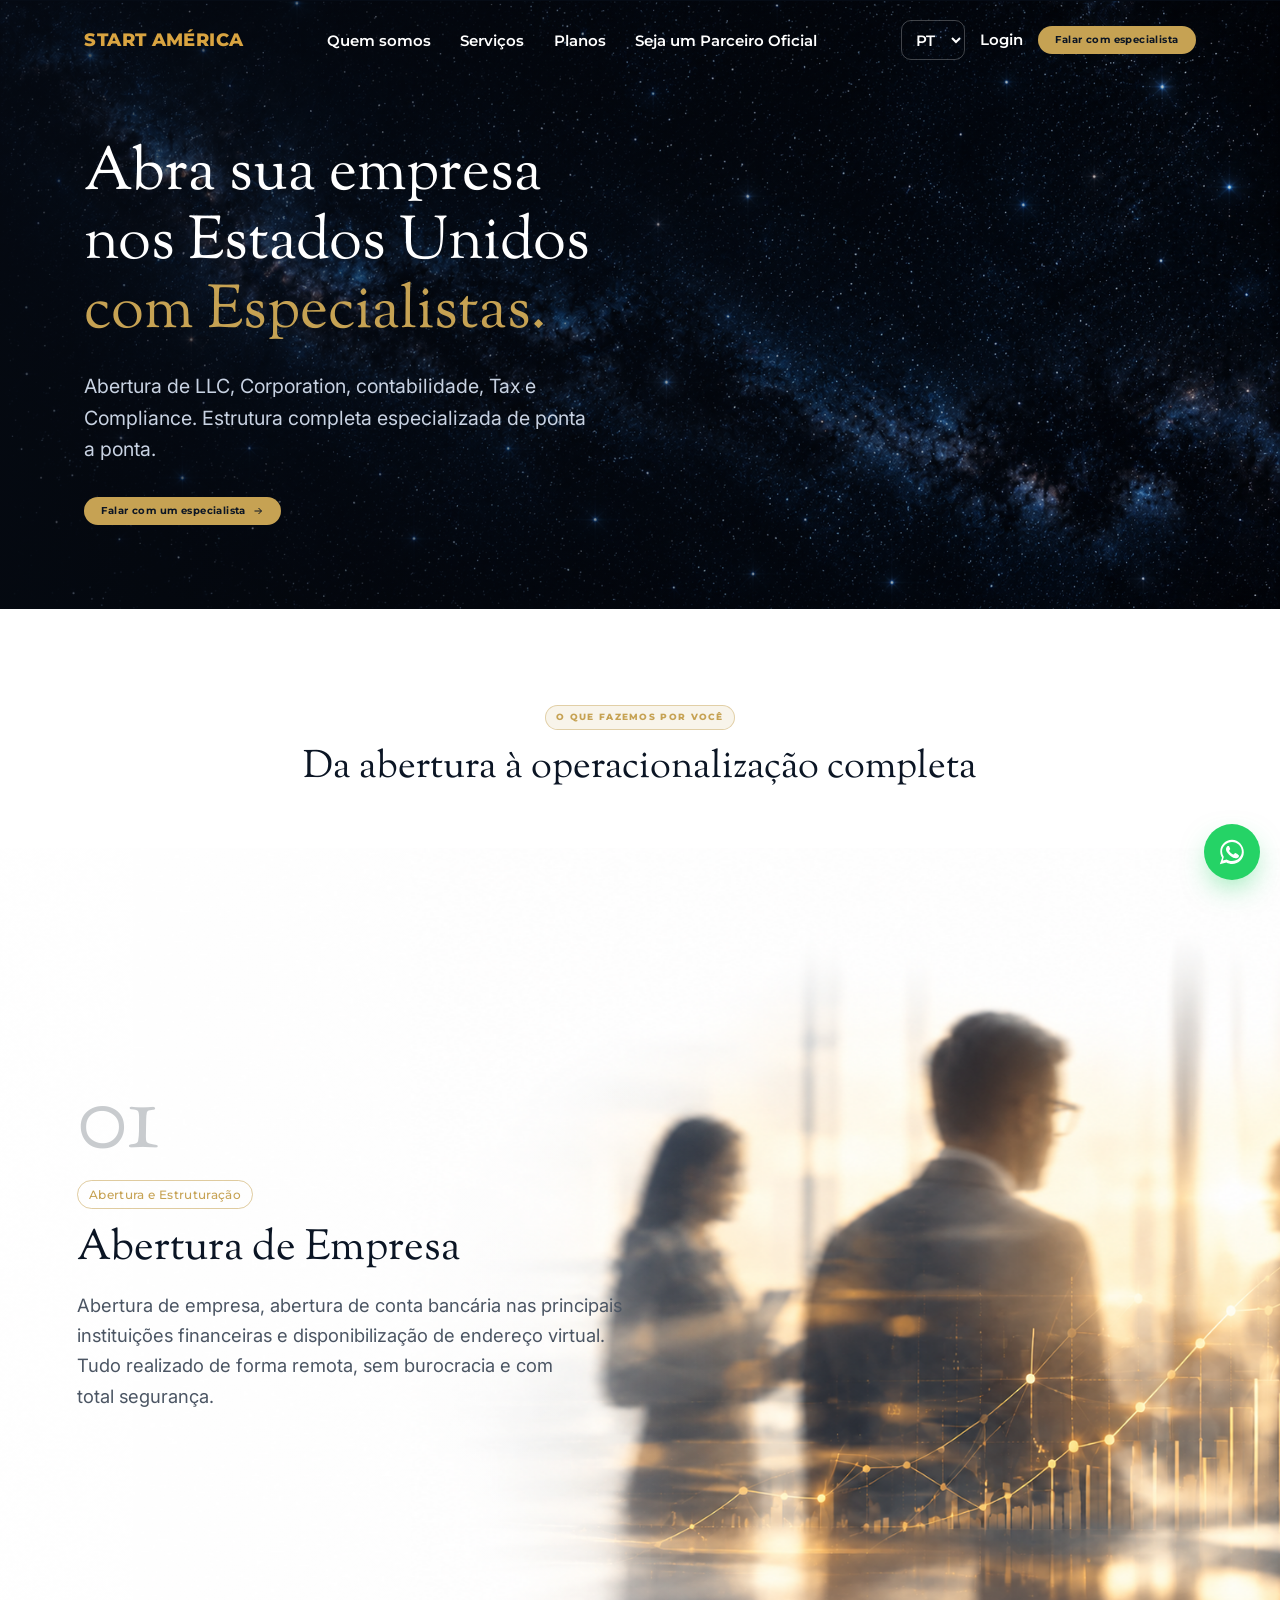
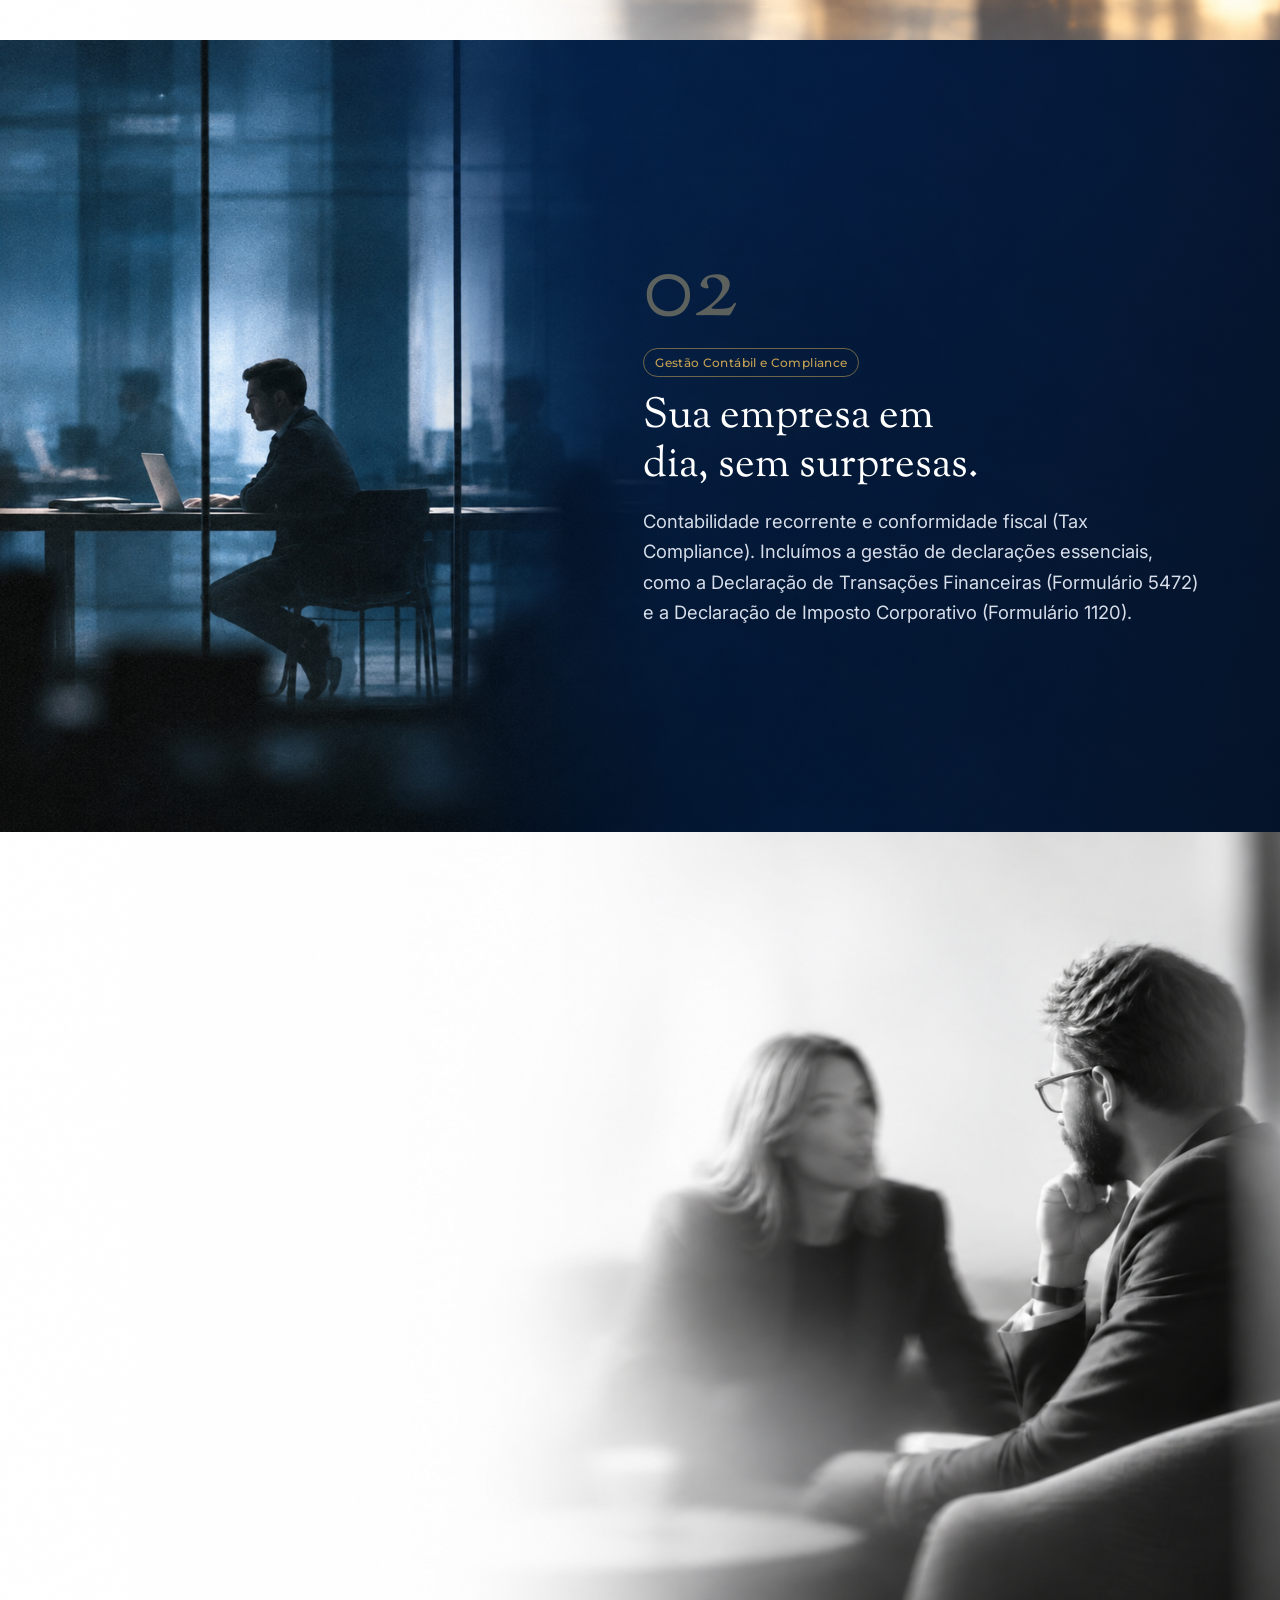
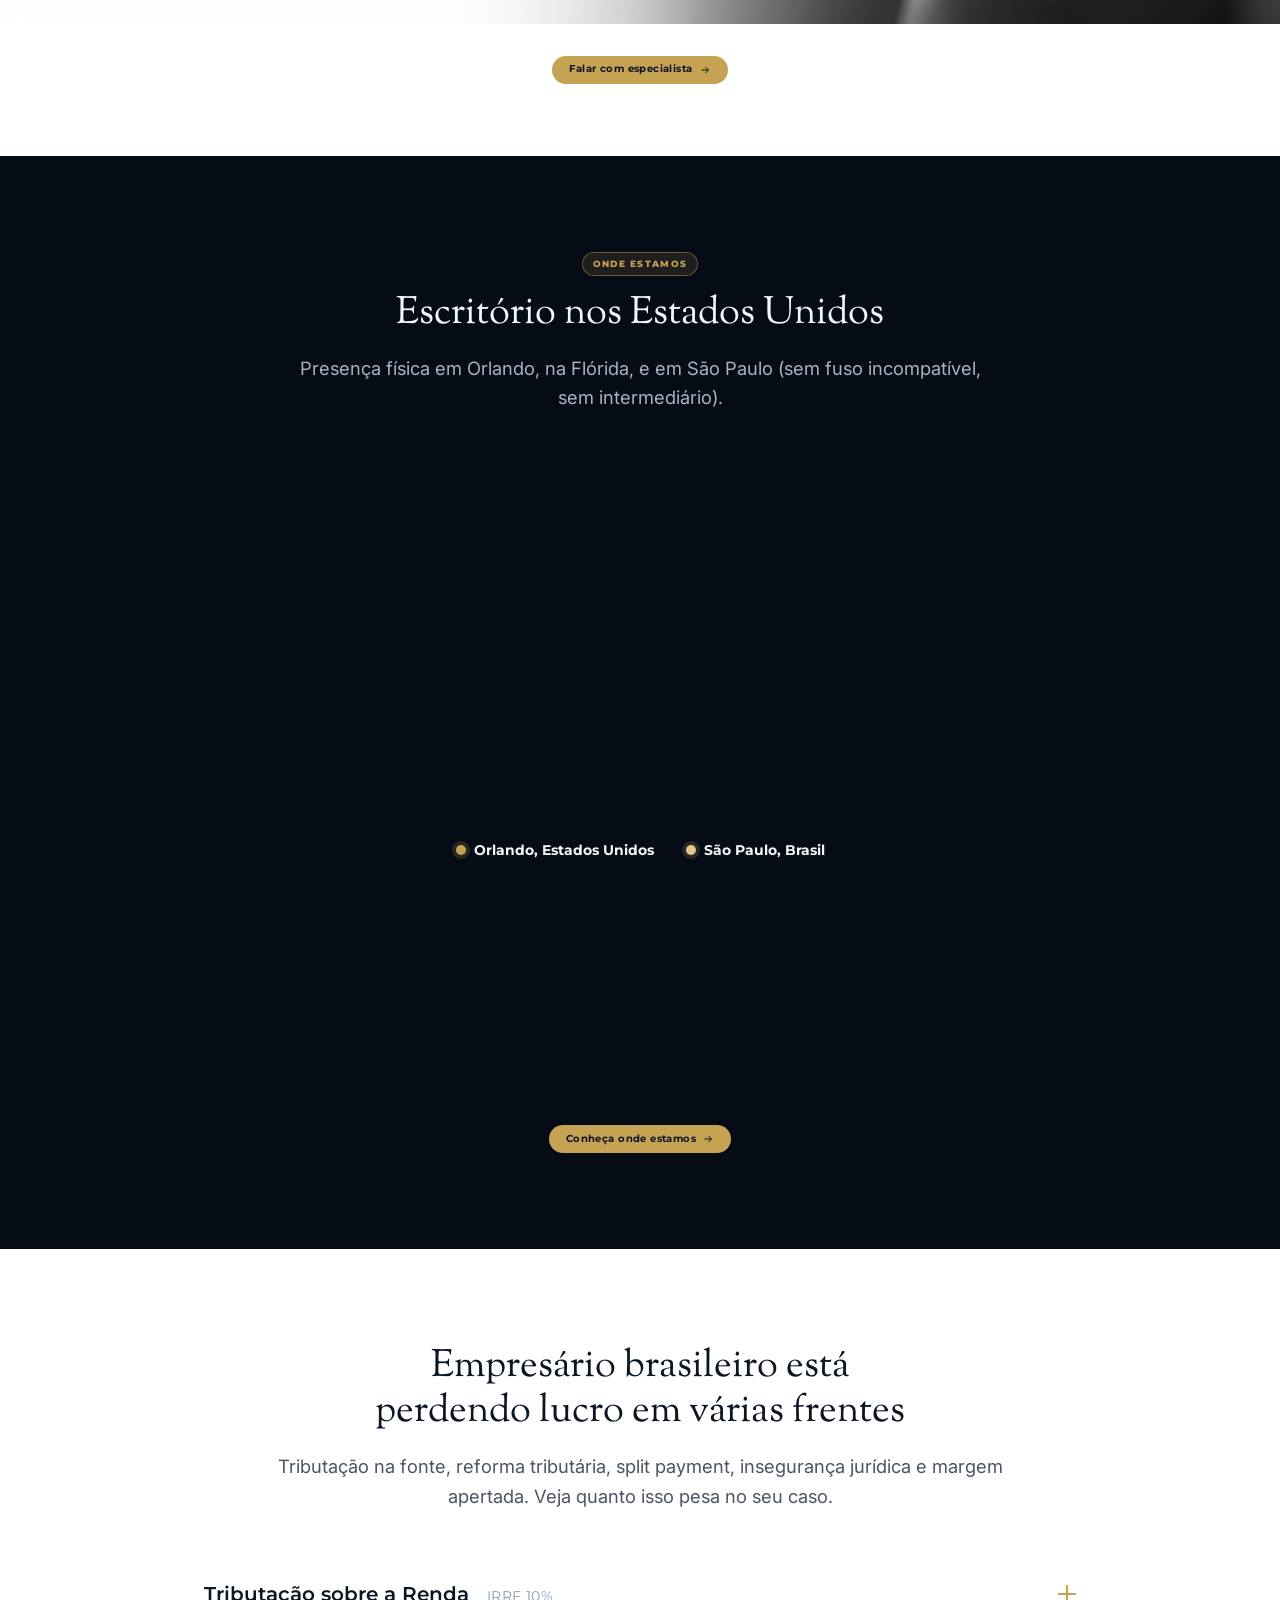
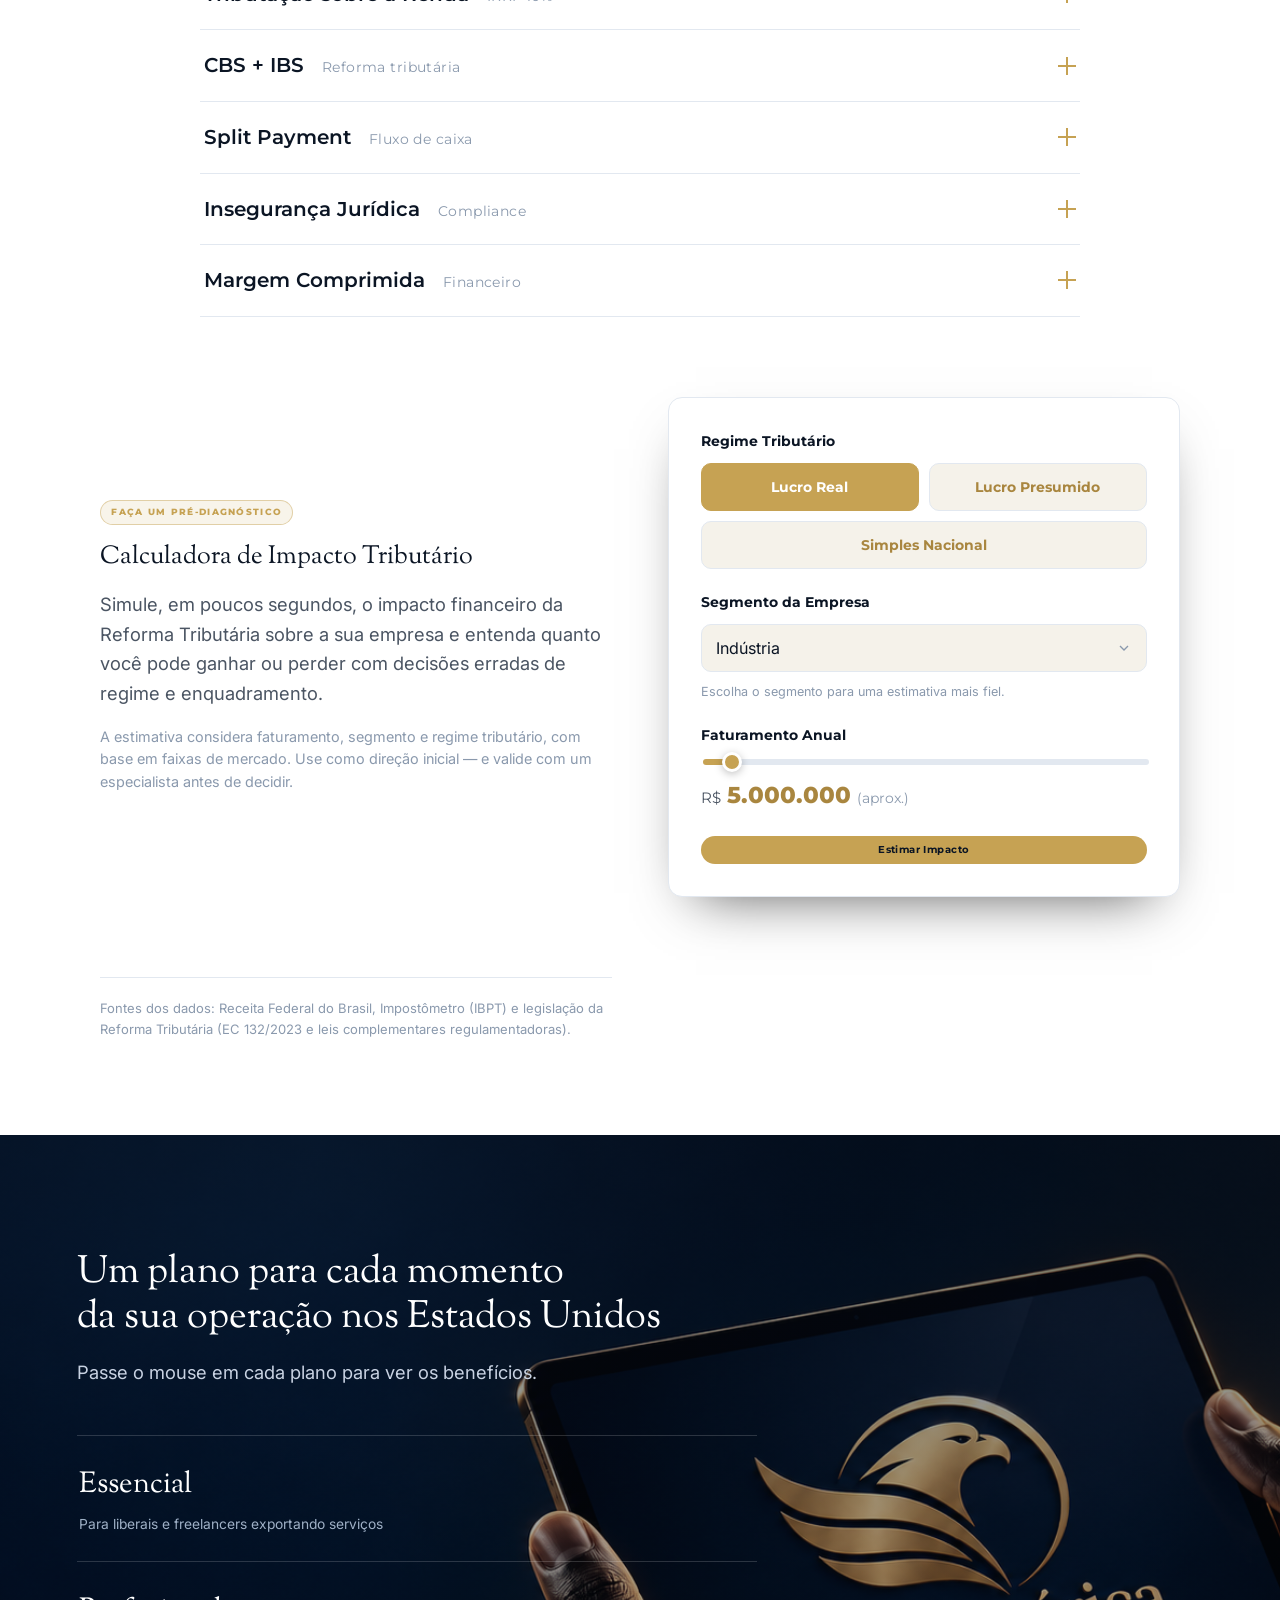
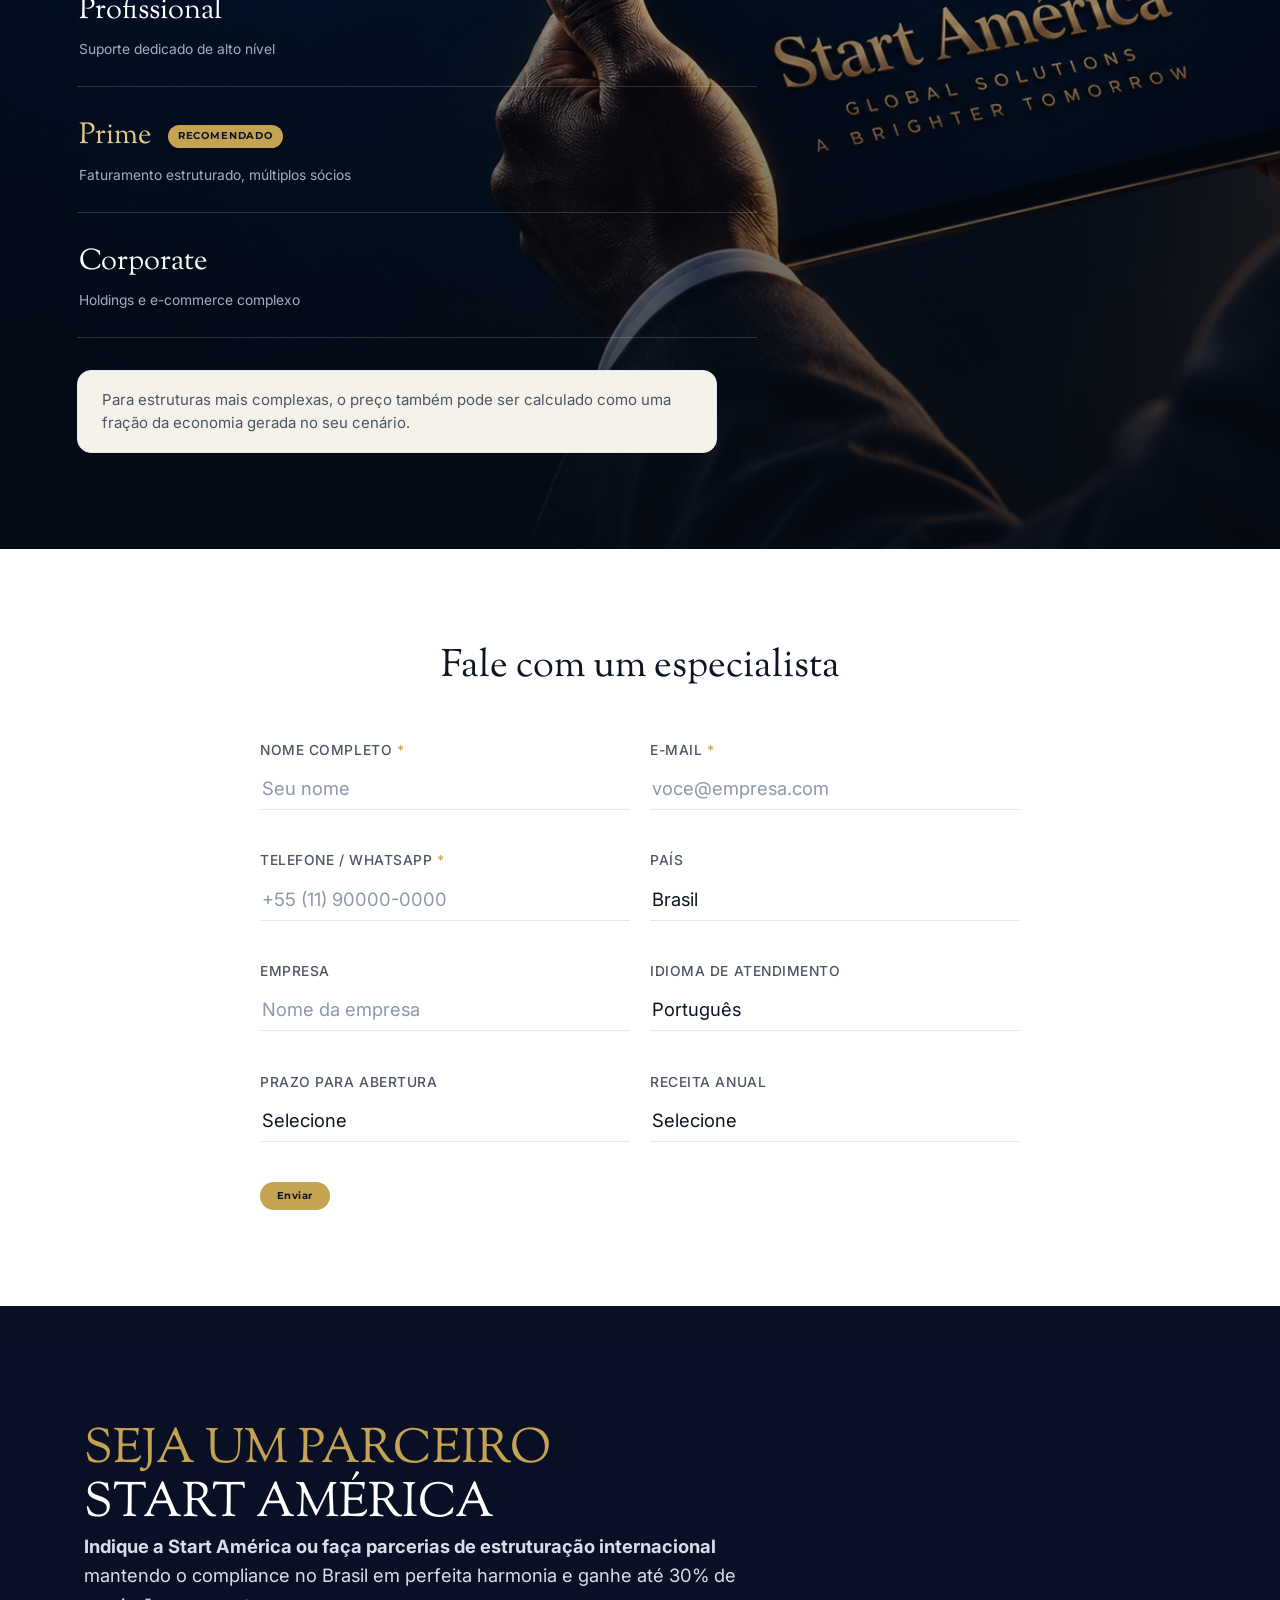
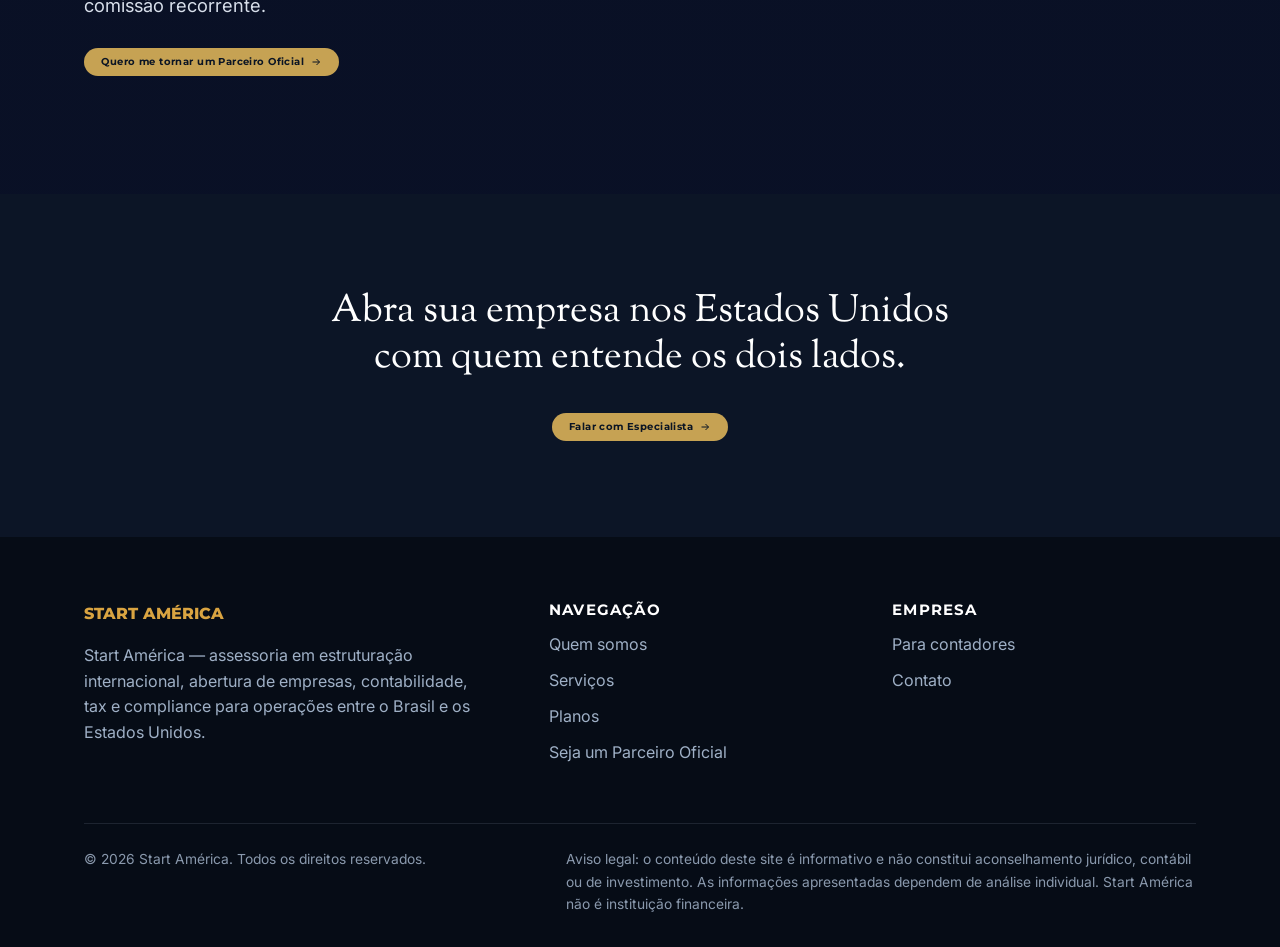
==== commit 91e4f669: "Reverte o banner "Seja um parceiro" para o espacamento anterior O container-fluid aplicado nessa sec" ====
--- a/index.html
+++ b/index.html
@@ -19,7 +19,7 @@
   <link rel="preconnect" href="https://fonts.gstatic.com" crossorigin />
   <link href="https://fonts.googleapis.com/css2?family=Montserrat:wght@500;600;700;800&family=Inter:wght@400;500;600;700&family=Geist:wght@400;500&family=Sorts+Mill+Goudy:ital@0;1&display=swap" rel="stylesheet" />
 
-  <link rel="stylesheet" href="assets/css/styles.css?v=20260929z" />
+  <link rel="stylesheet" href="assets/css/styles.css?v=20260930a" />
 </head>
 <body>
   <a class="skip-link" href="#conteudo">Pular para o conteúdo</a>
@@ -520,7 +520,7 @@
     <section class="photo-section partner-banner" id="parceiros">
       <img class="photo-section__bg" onerror="this.remove()" src="assets/img/imagem-predio-ofc.jpg" alt="" aria-hidden="true" width="1440" height="440" loading="lazy" />
       <div class="photo-section__overlay"></div>
-      <div class="container-fluid">
+      <div class="container container--wide">
         <div class="partner-banner__grid">
           <div class="partner-banner__body reveal">
             <h2 class="h2 partner-banner__title"><span class="text-gold">Seja um parceiro</span><br>Start América</h2>
@@ -635,12 +635,12 @@
     </div>
   </div>
 
-  <script src="assets/js/i18n.js?v=20260929z" defer></script>
-  <script src="assets/js/main.js?v=20260929z" defer></script>
-  <script src="assets/js/button-glow.js?v=20260929z" defer></script>
+  <script src="assets/js/i18n.js?v=20260930a" defer></script>
+  <script src="assets/js/main.js?v=20260930a" defer></script>
+  <script src="assets/js/button-glow.js?v=20260930a" defer></script>
   <script type="module">
-    import { initGlobe } from './assets/js/globe.js?v=20260929z';
-    import { initFlatMap } from './assets/js/office-map.js?v=20260929z';
+    import { initGlobe } from './assets/js/globe.js?v=20260930a';
+    import { initFlatMap } from './assets/js/office-map.js?v=20260930a';
 
     var heroGlobeEl = document.getElementById('hero-globe');
     if (heroGlobeEl) {
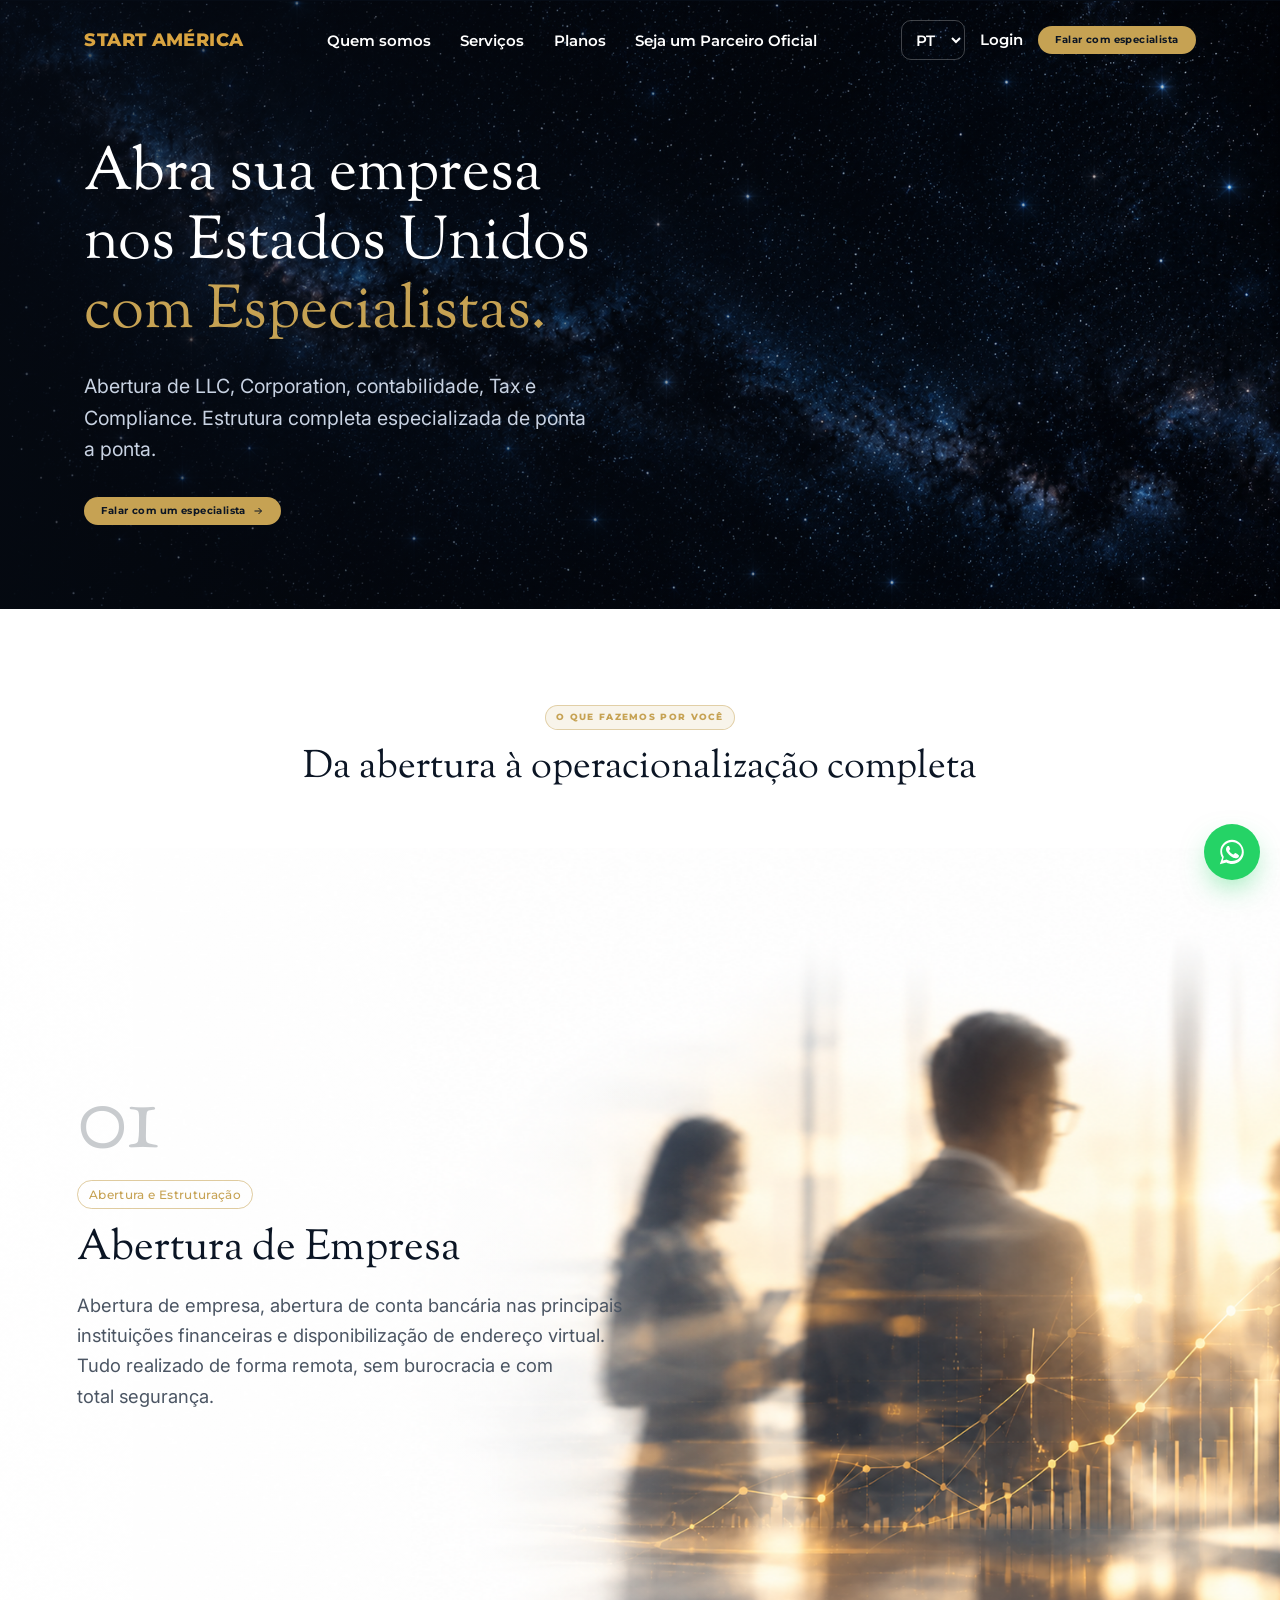
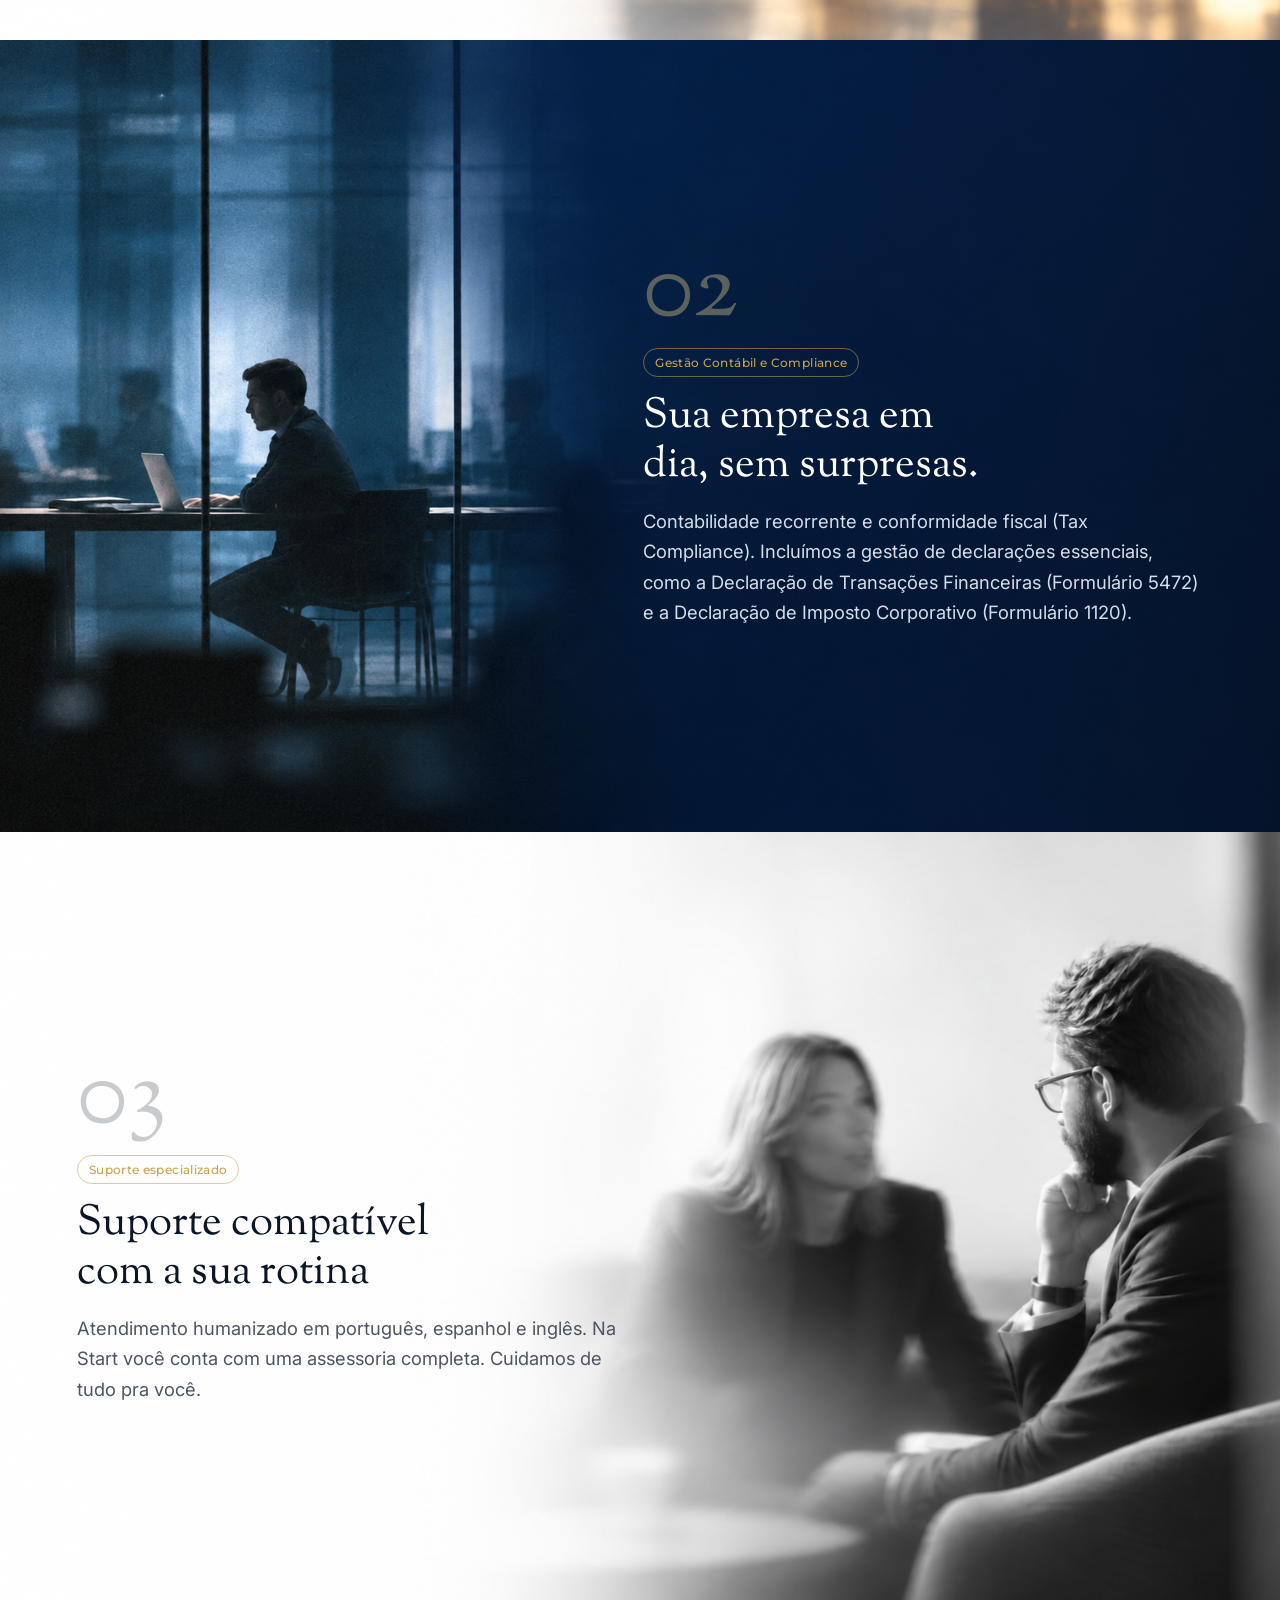
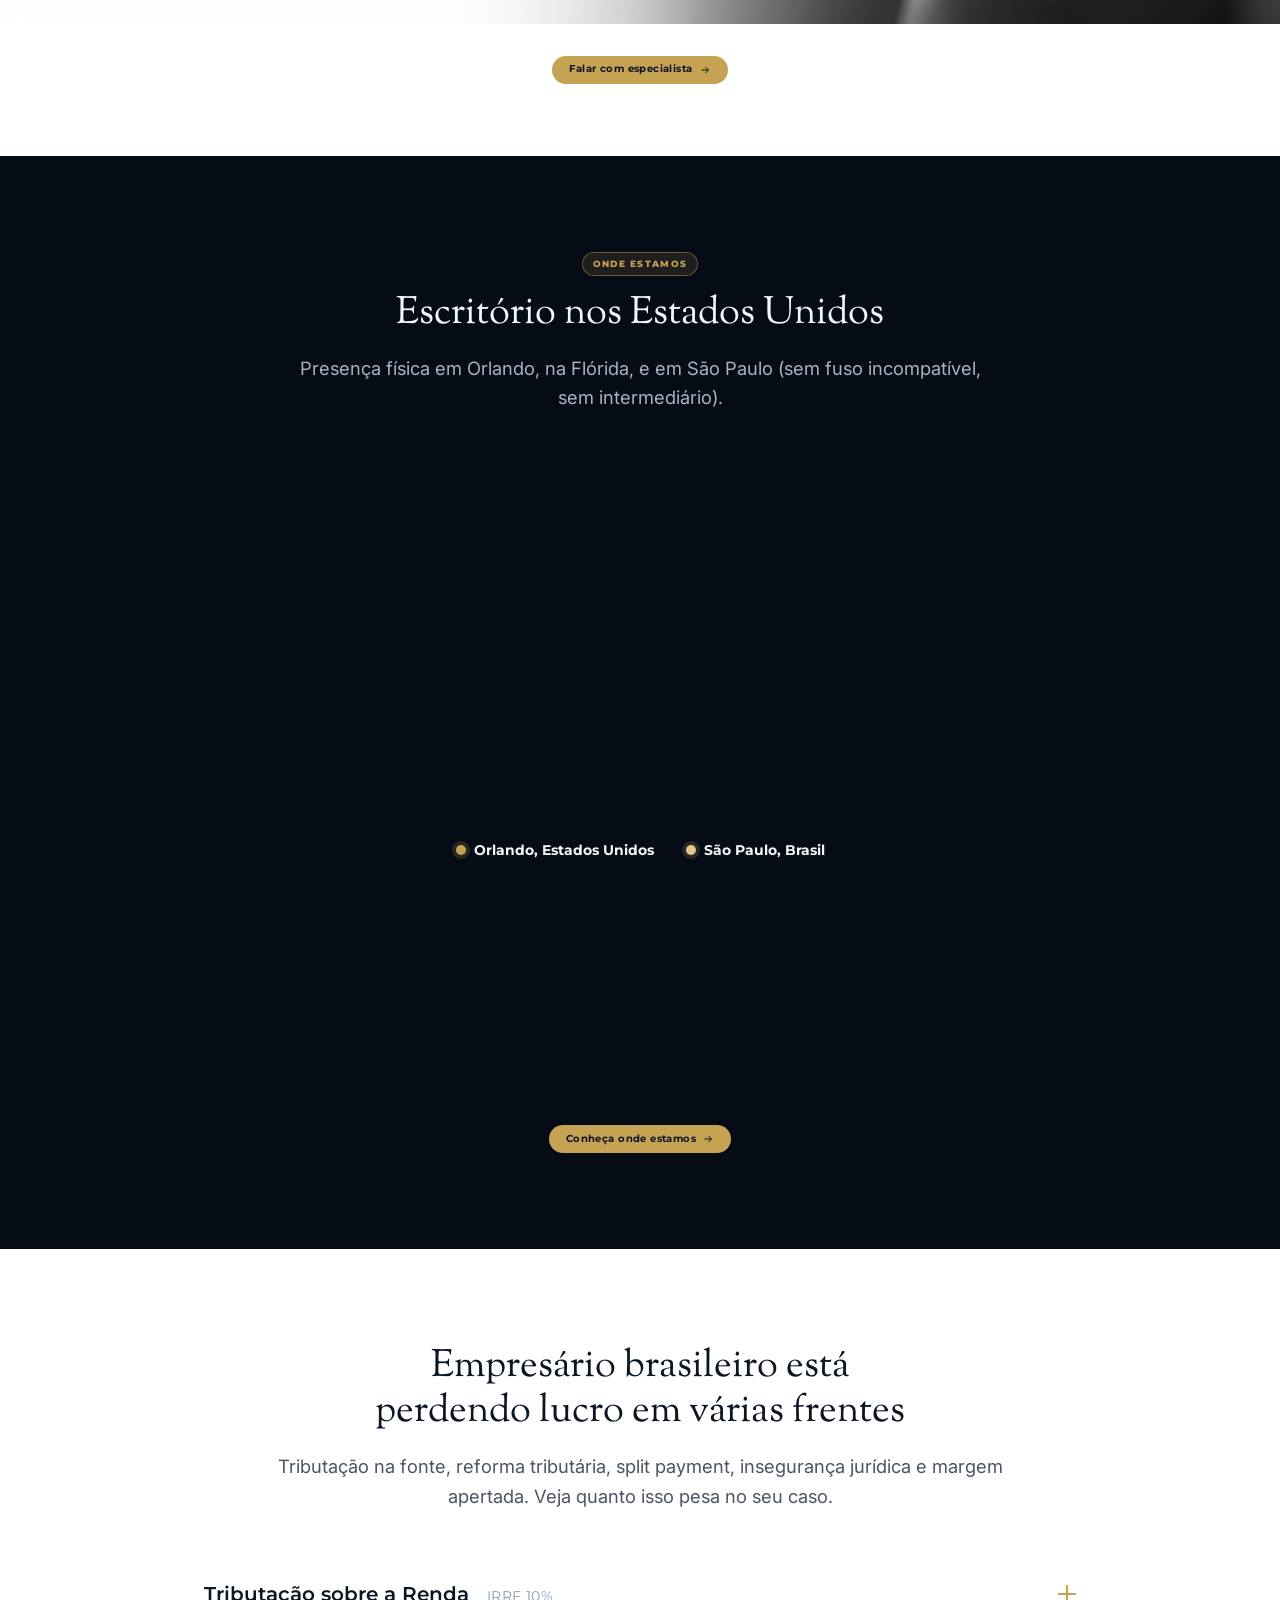
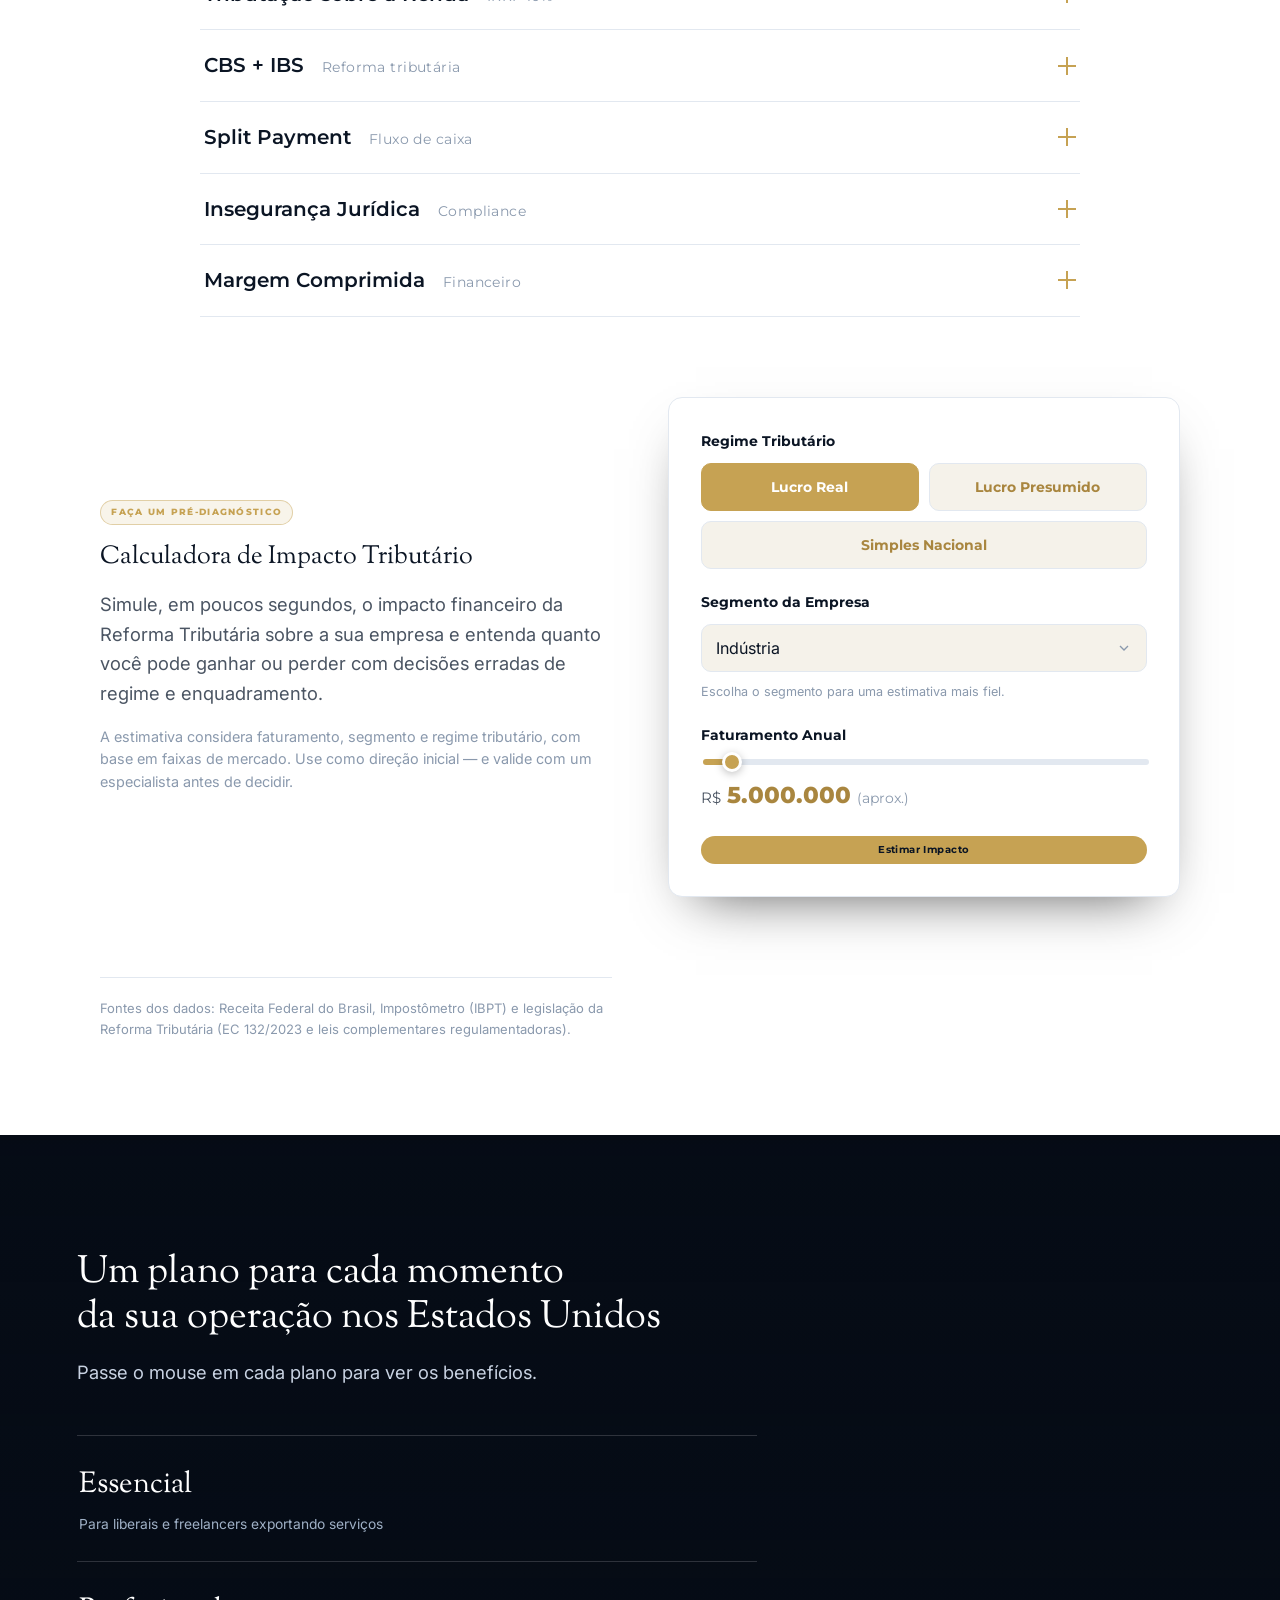
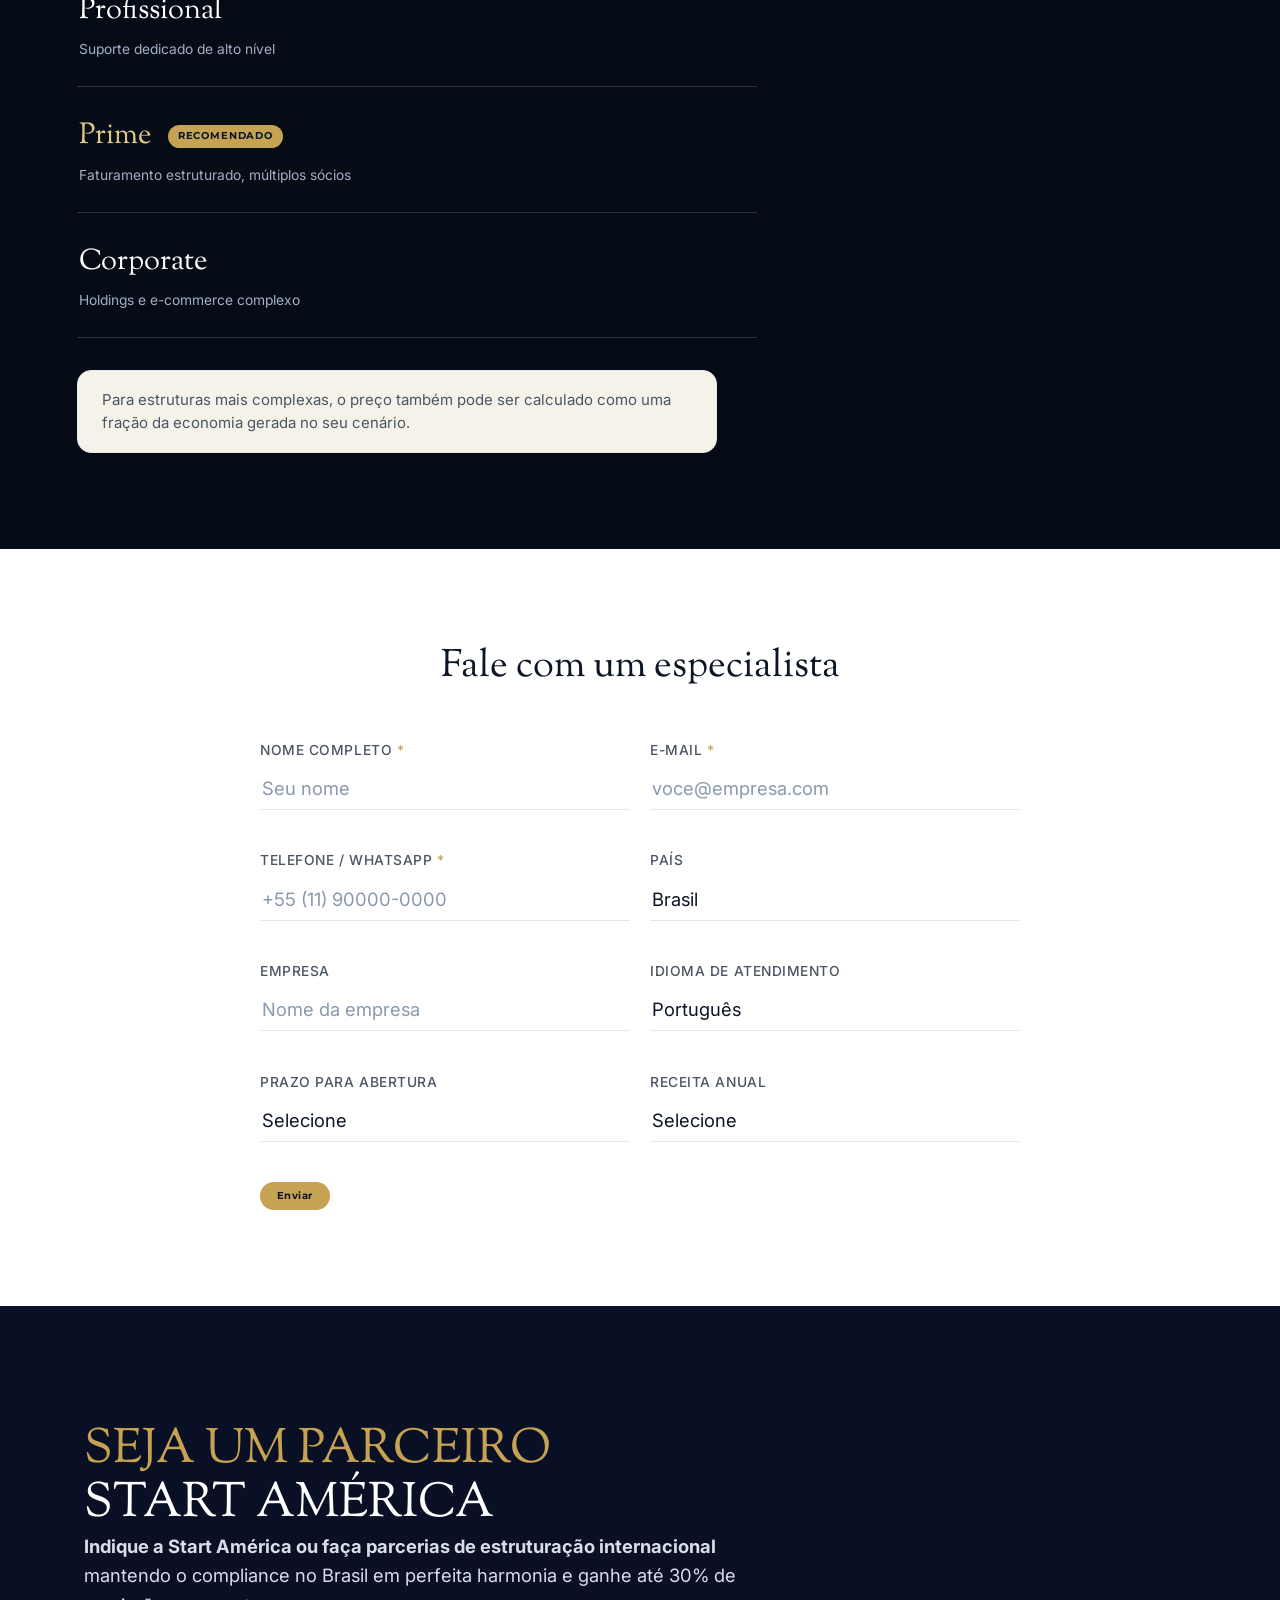
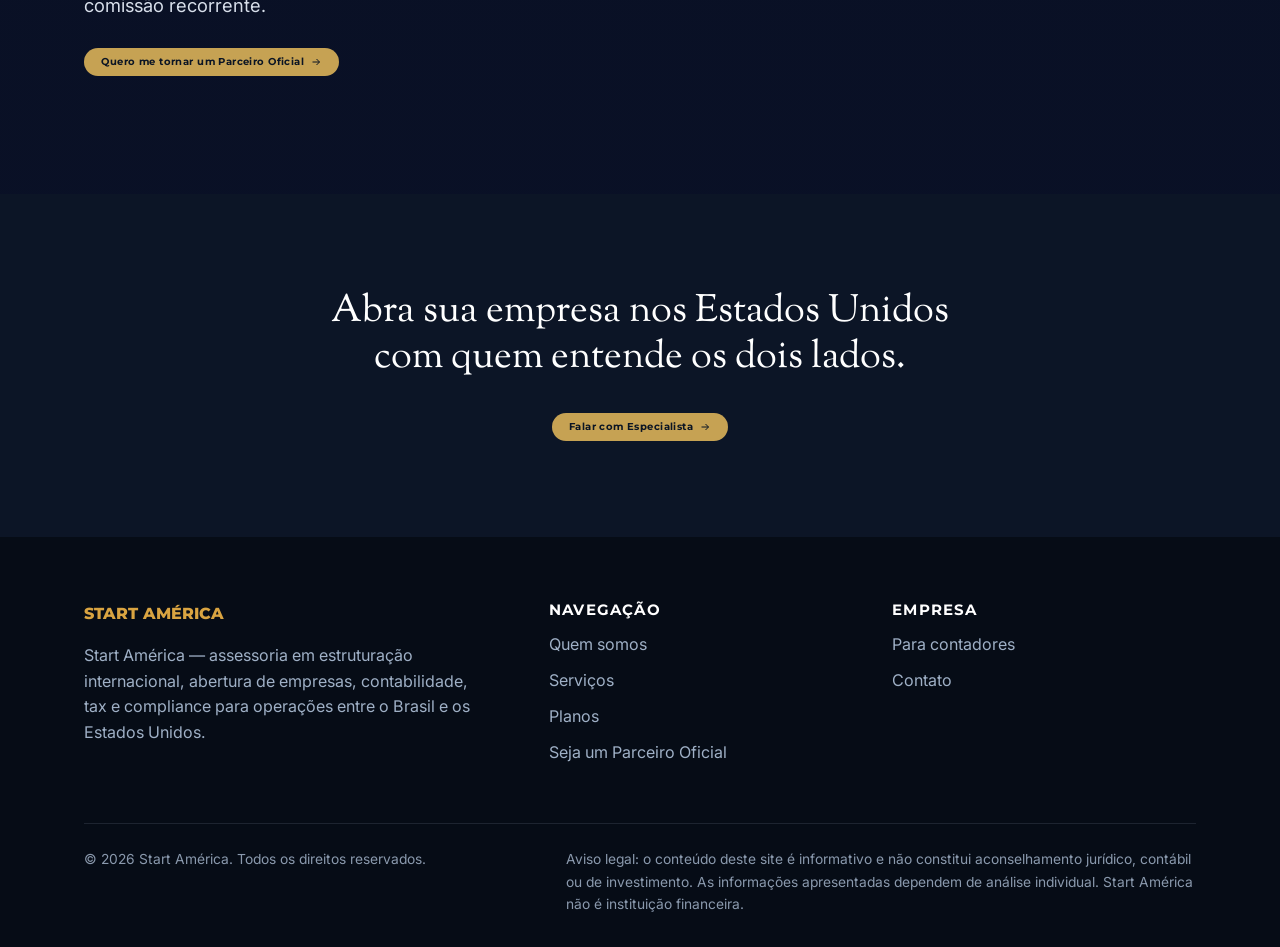
==== commit 47397b41: "Fundo dos planos fixo: nao redimensiona ao abrir um plano no hover Ao passar o mouse, o painel do pl" ====
--- a/index.html
+++ b/index.html
@@ -19,7 +19,7 @@
   <link rel="preconnect" href="https://fonts.gstatic.com" crossorigin />
   <link href="https://fonts.googleapis.com/css2?family=Montserrat:wght@500;600;700;800&family=Inter:wght@400;500;600;700&family=Geist:wght@400;500&family=Sorts+Mill+Goudy:ital@0;1&display=swap" rel="stylesheet" />
 
-  <link rel="stylesheet" href="assets/css/styles.css?v=20260930a" />
+  <link rel="stylesheet" href="assets/css/styles.css?v=20260930b" />
 </head>
 <body>
   <a class="skip-link" href="#conteudo">Pular para o conteúdo</a>
@@ -635,12 +635,12 @@
     </div>
   </div>
 
-  <script src="assets/js/i18n.js?v=20260930a" defer></script>
-  <script src="assets/js/main.js?v=20260930a" defer></script>
-  <script src="assets/js/button-glow.js?v=20260930a" defer></script>
+  <script src="assets/js/i18n.js?v=20260930b" defer></script>
+  <script src="assets/js/main.js?v=20260930b" defer></script>
+  <script src="assets/js/button-glow.js?v=20260930b" defer></script>
   <script type="module">
-    import { initGlobe } from './assets/js/globe.js?v=20260930a';
-    import { initFlatMap } from './assets/js/office-map.js?v=20260930a';
+    import { initGlobe } from './assets/js/globe.js?v=20260930b';
+    import { initFlatMap } from './assets/js/office-map.js?v=20260930b';
 
     var heroGlobeEl = document.getElementById('hero-globe');
     if (heroGlobeEl) {
--- a/assets/css/styles.css
+++ b/assets/css/styles.css
@@ -1043,8 +1043,18 @@
   color: #fff;
   background-size: cover;
   background-position: center;
+  /* fixed: o tamanho do fundo passa a ser calculado pela janela, não pela
+     altura da seção — então quando um plano abre no hover e a seção cresce,
+     a imagem não estica/reencaixa (fica "parada", sem aumentar/diminuir). */
+  background-attachment: fixed;
   padding-block: clamp(64px, 9vw, 120px) clamp(56px, 8vw, 96px);
   overflow: hidden;
+}
+@media (max-width: 900px), (pointer: coarse) {
+  /* background-attachment:fixed é instável/ignorado em muitos navegadores
+     mobile; nessas telas o hover também não existe, então não há o
+     problema de redimensionar — mantém scroll normal, mais leve. */
+  .planos-hero { background-attachment: scroll; }
 }
 .planos-hero::before {
   content: "";
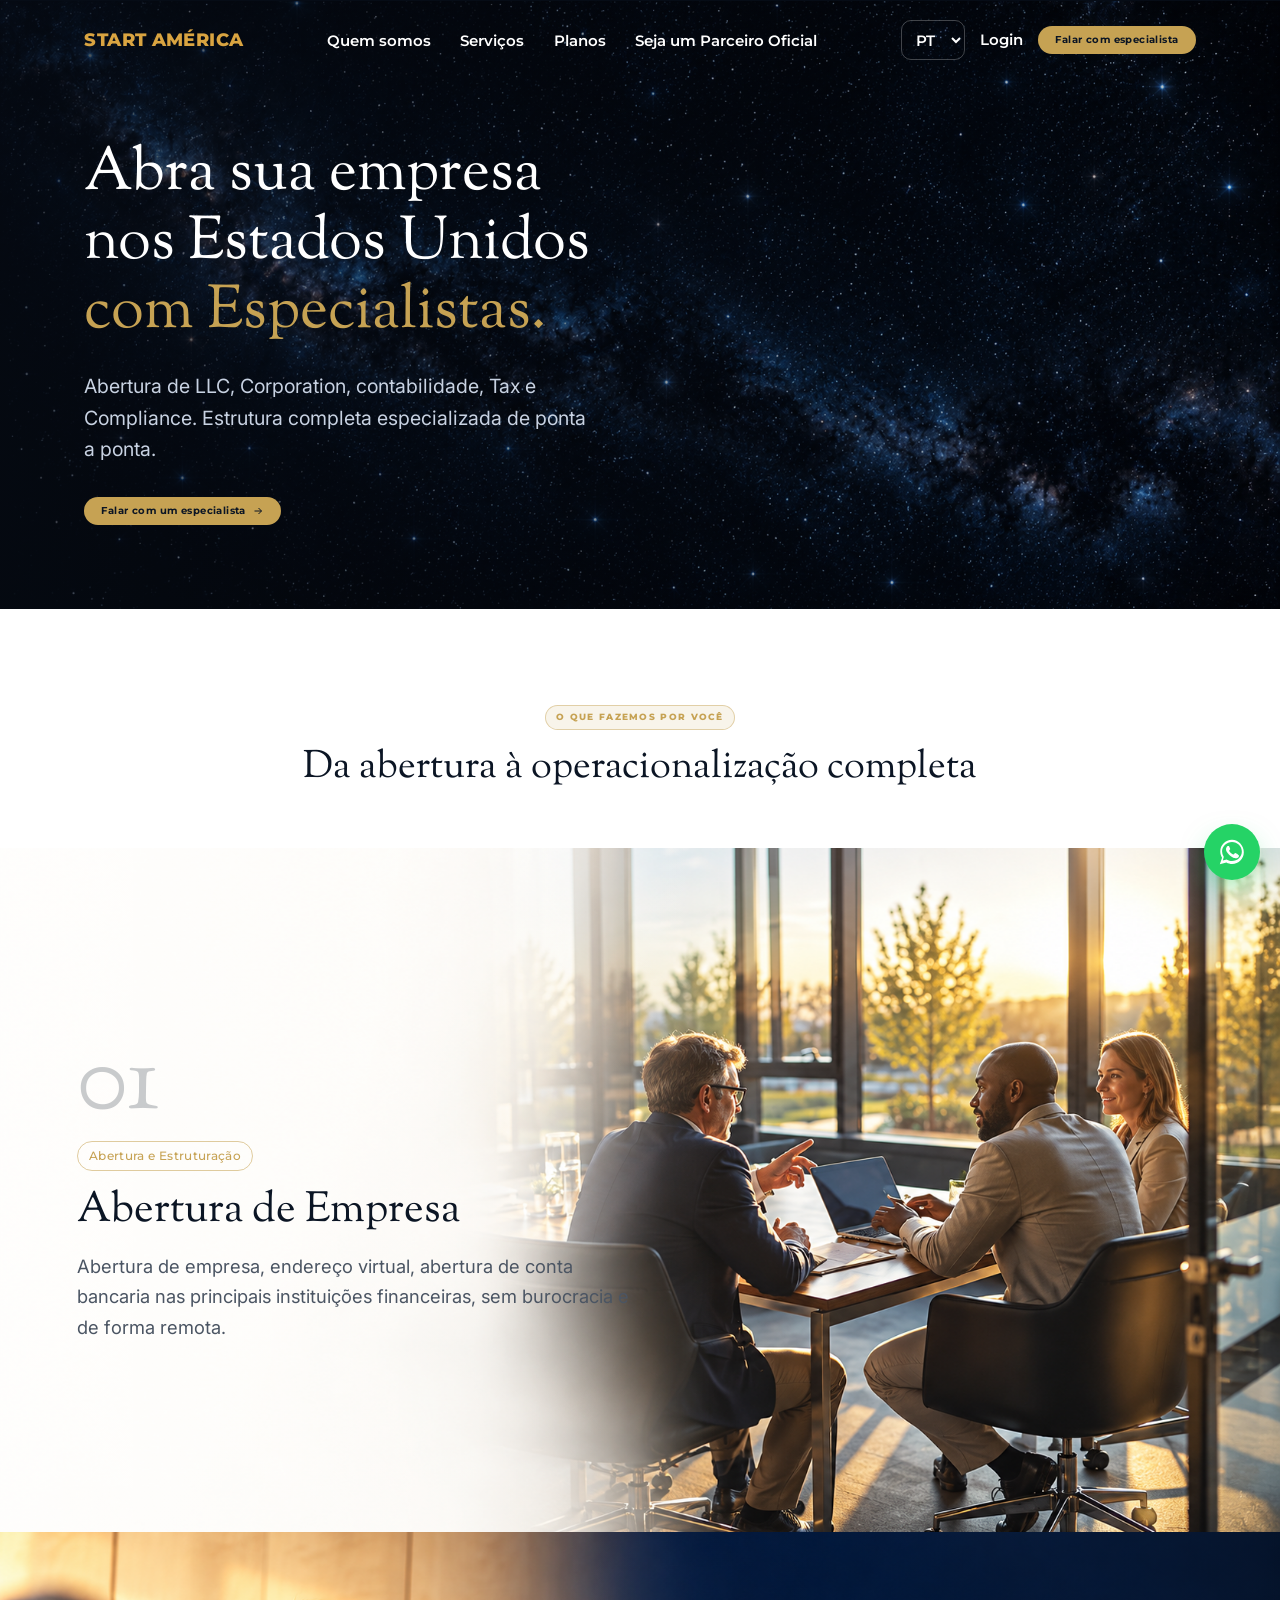
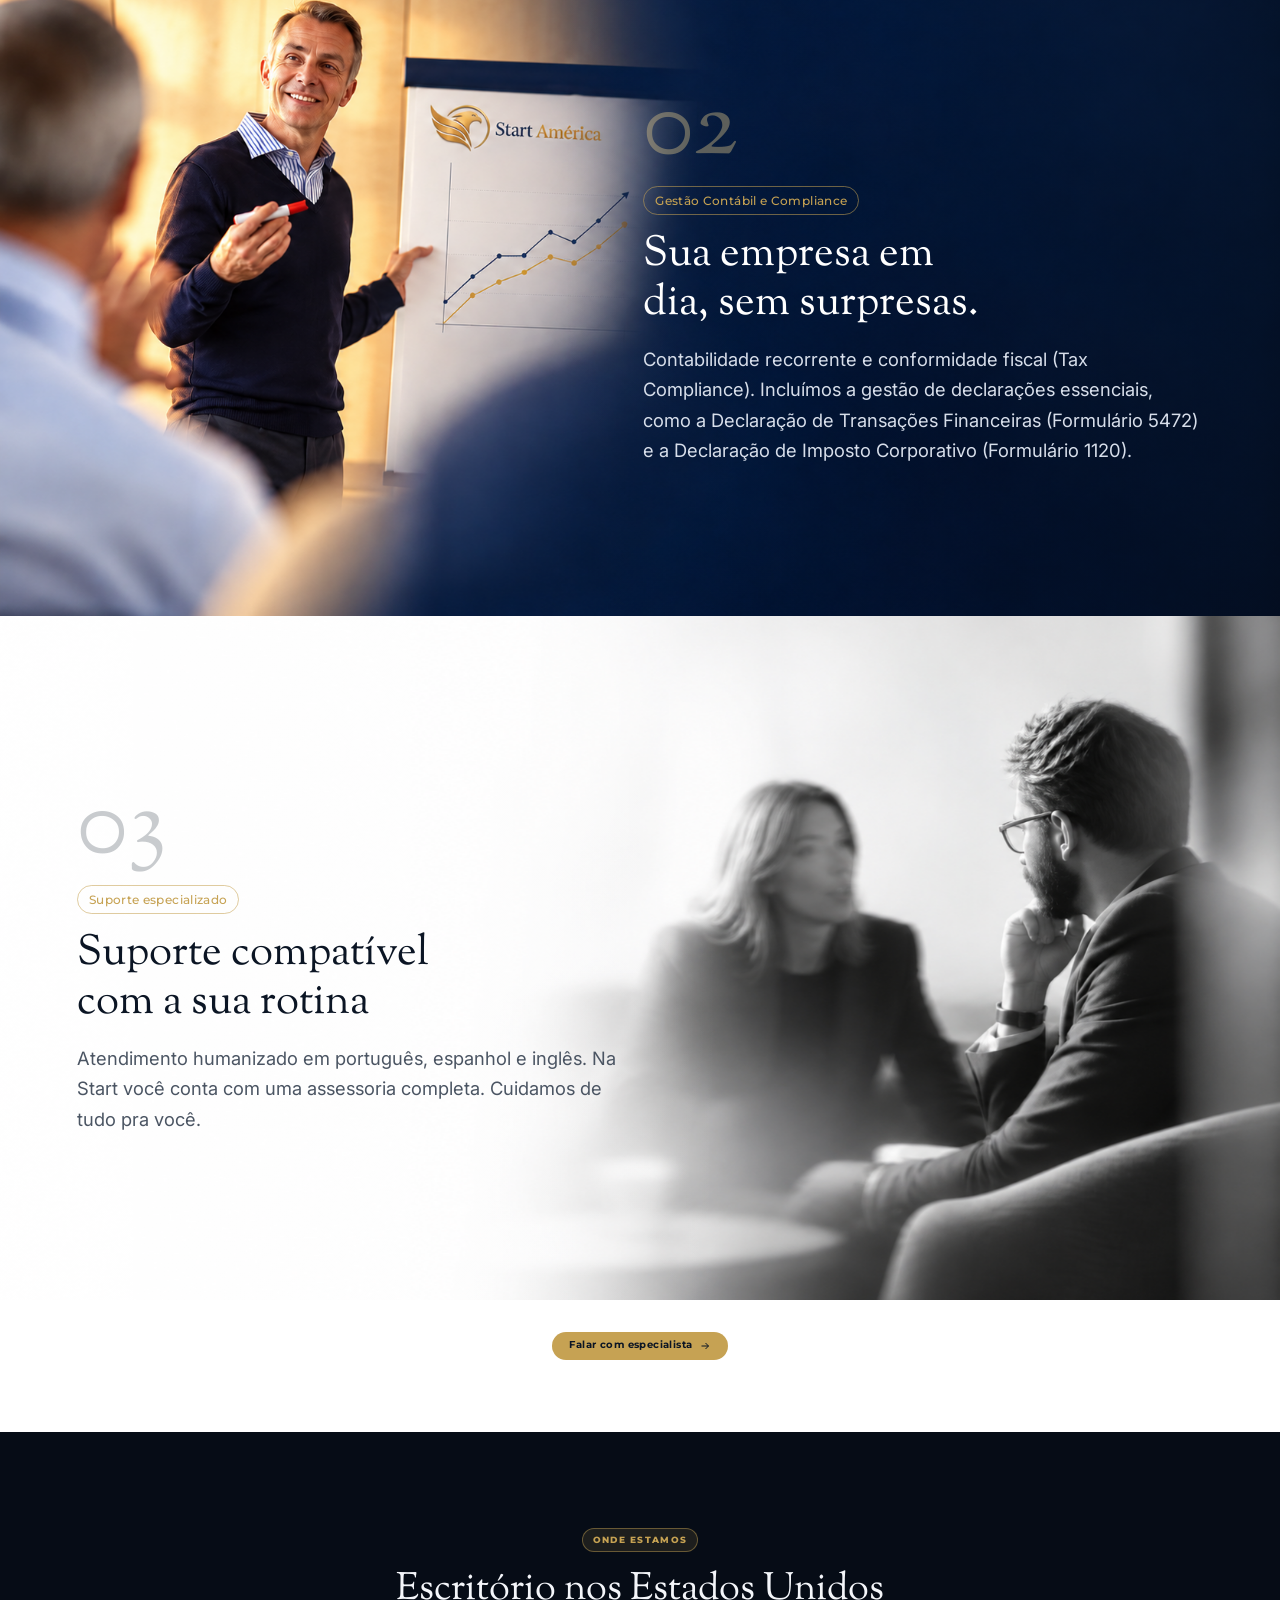
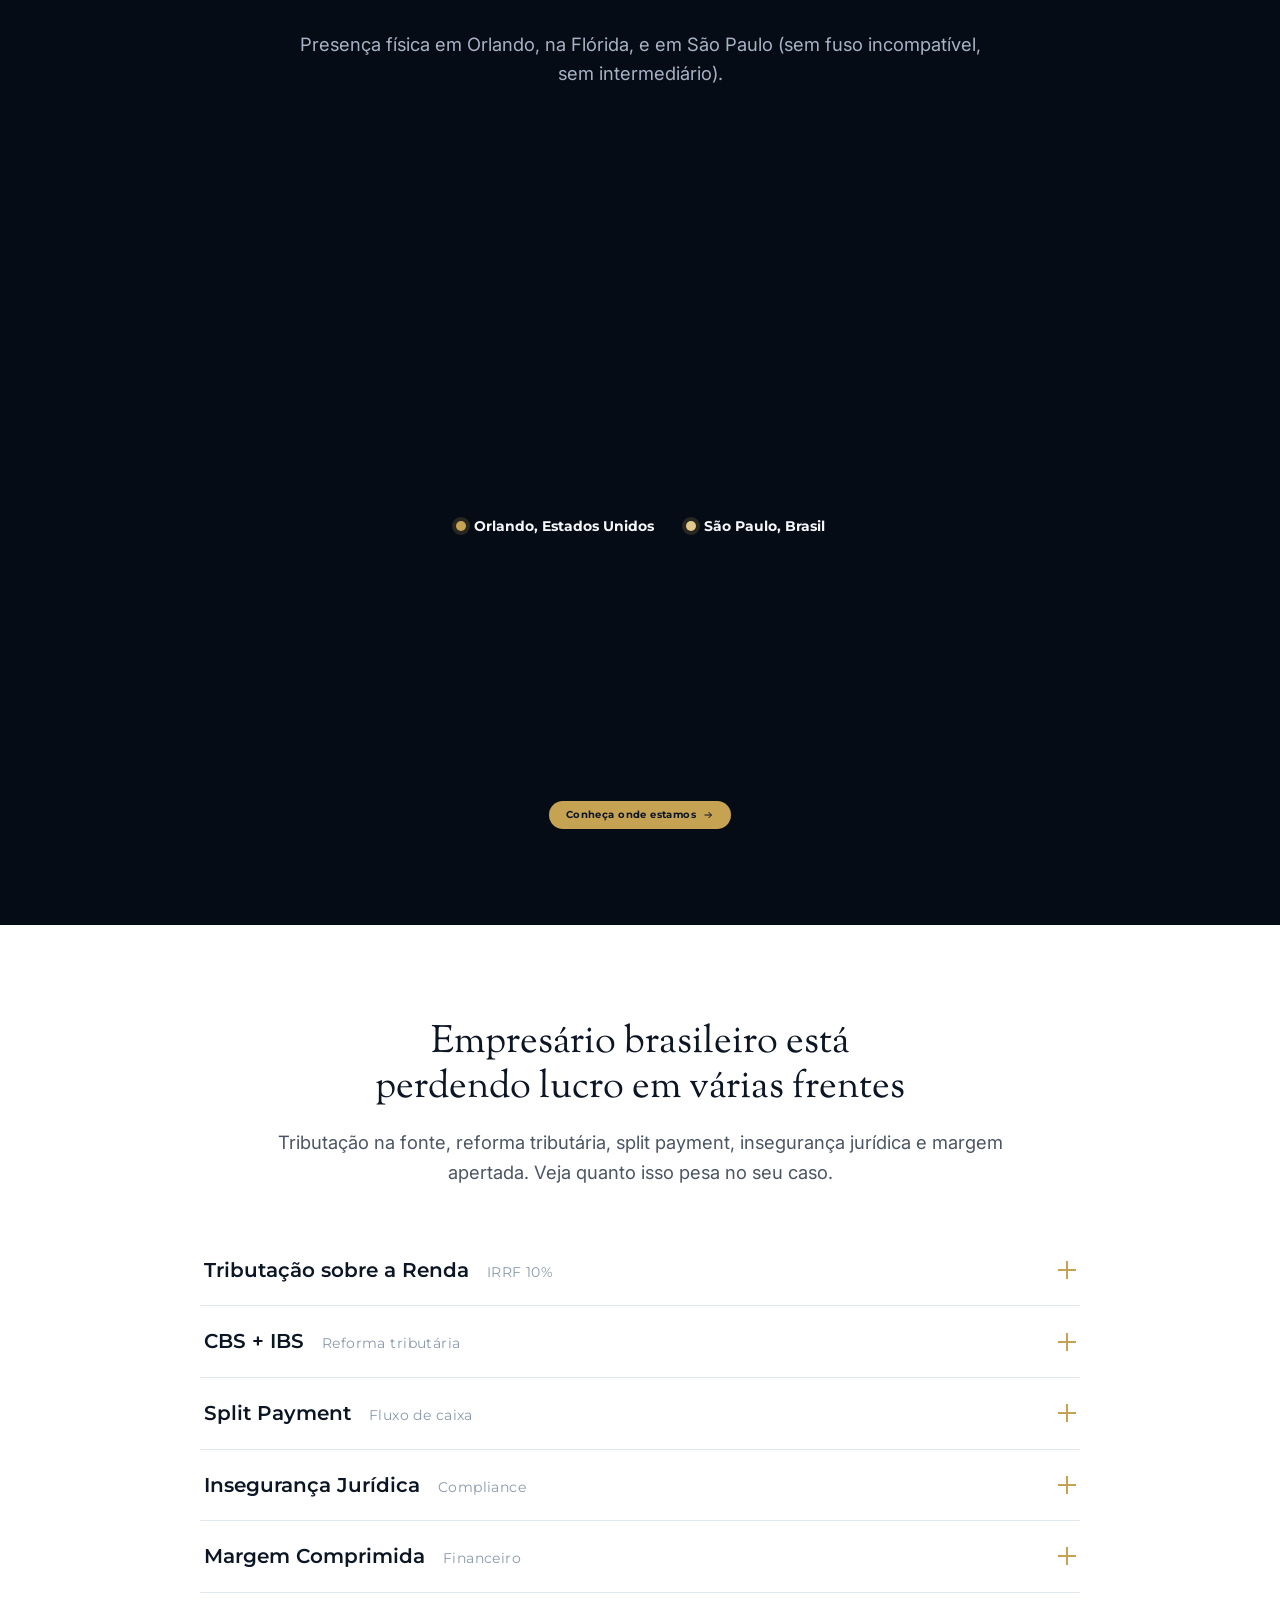
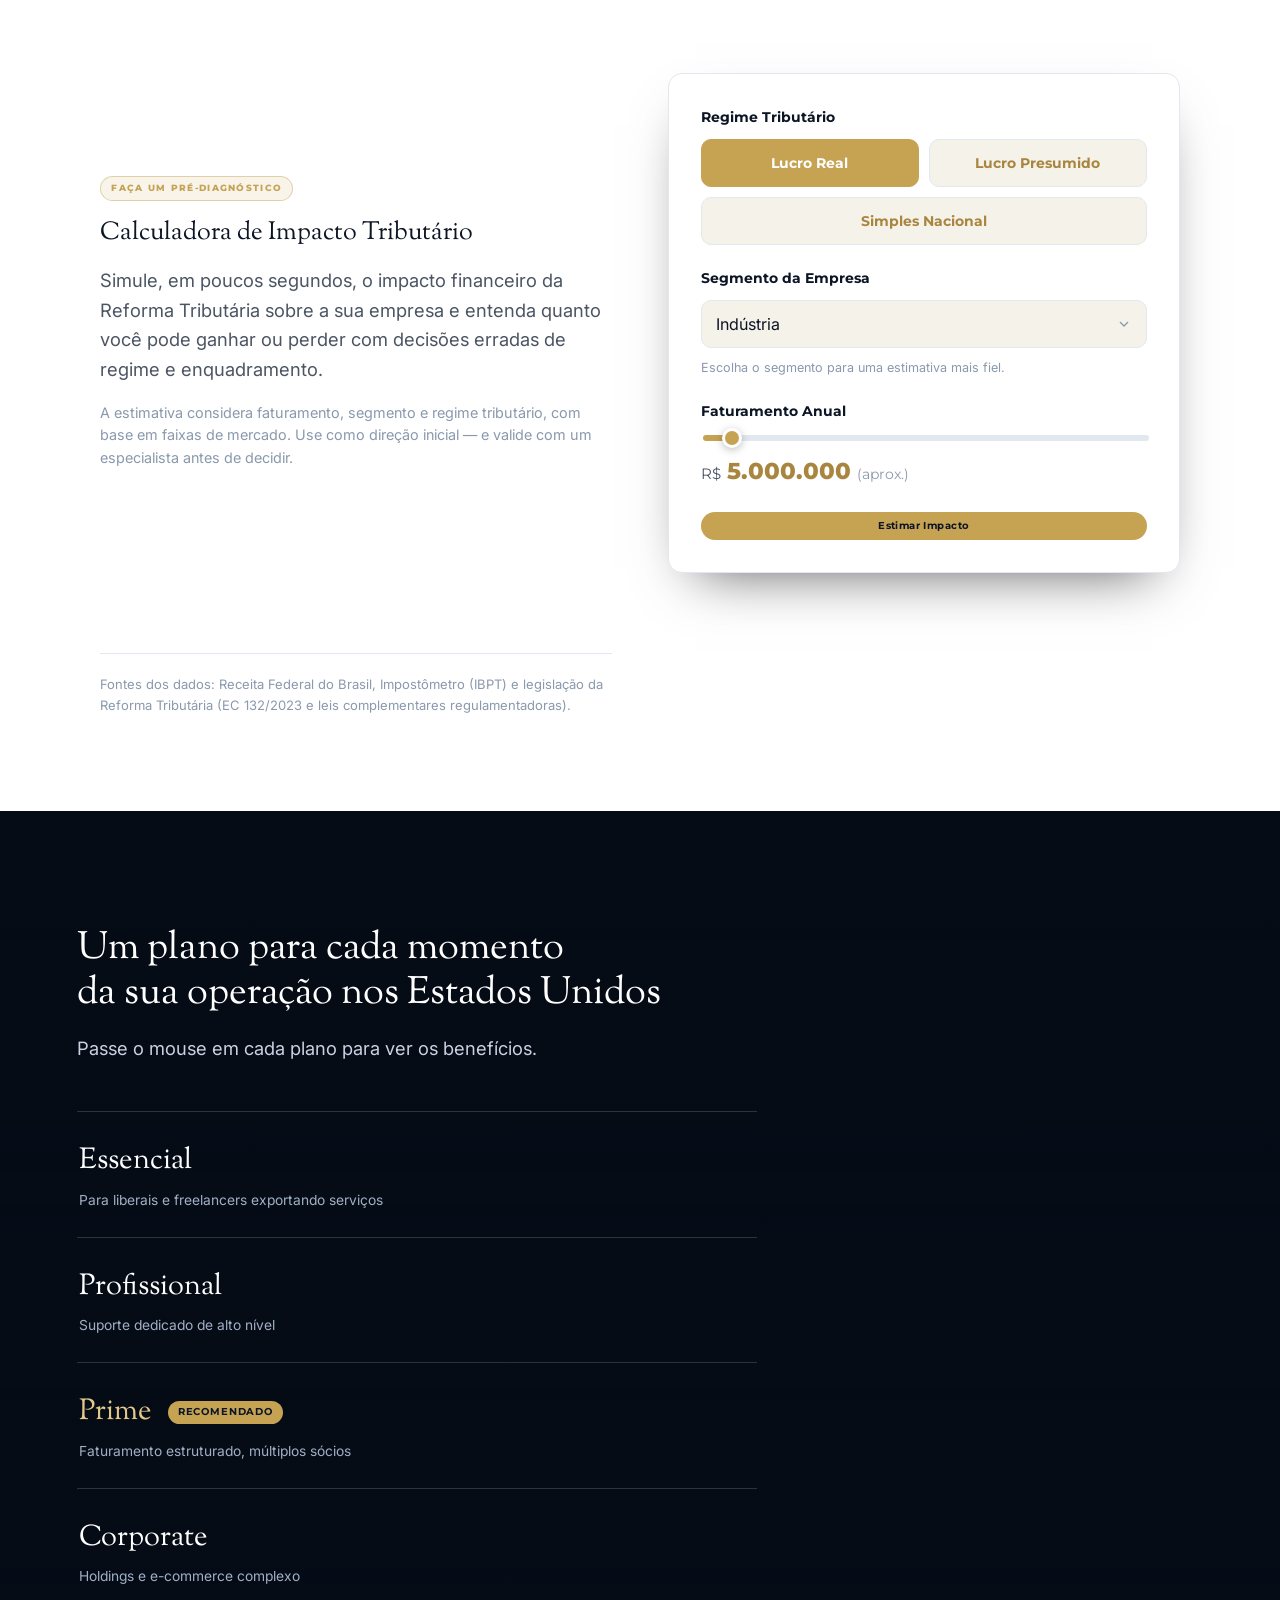
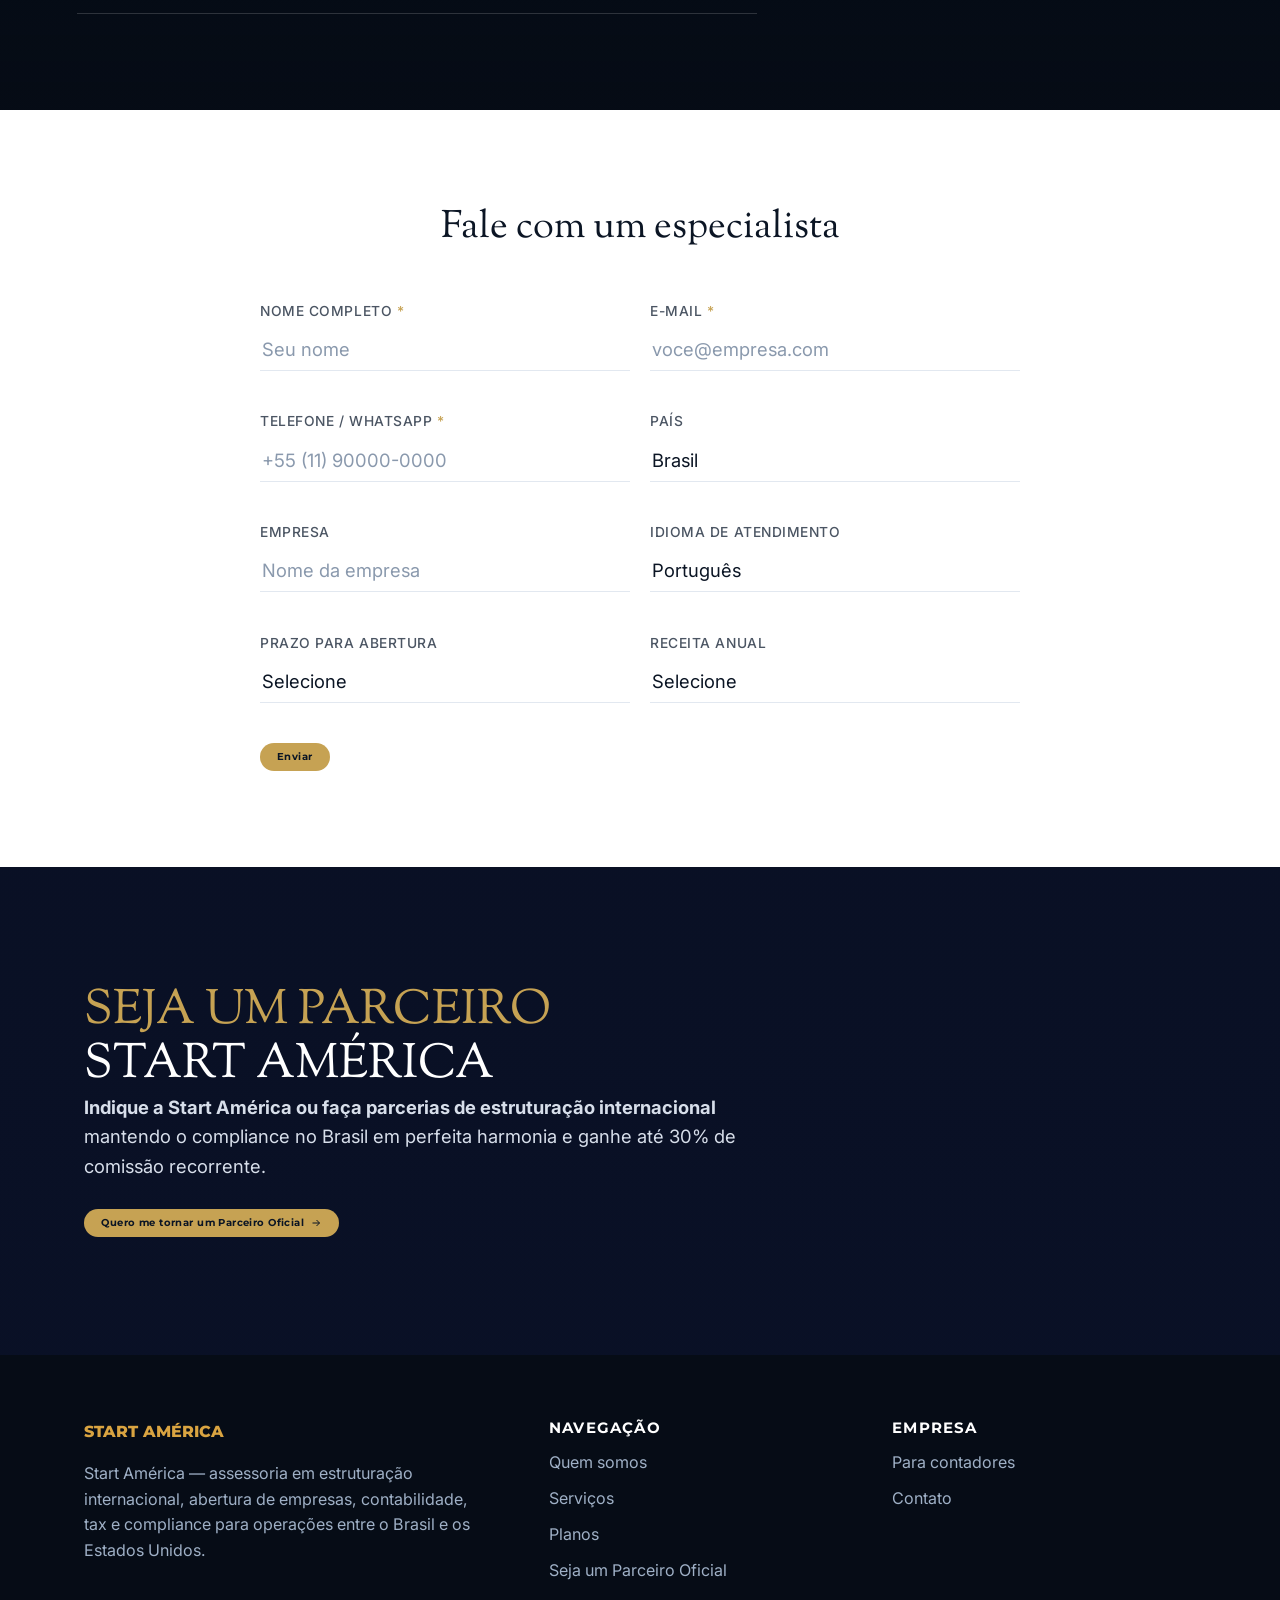
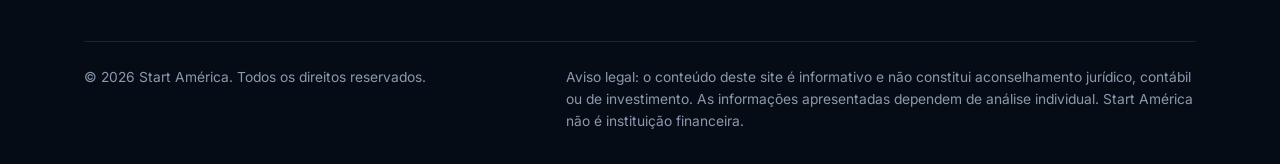
==== commit 0d4da227: "Ajustes na home: textos, remocoes e novas imagens de fundo - Painel 01 de "O que fazemos por voce": " ====
--- a/index.html
+++ b/index.html
@@ -19,7 +19,7 @@
   <link rel="preconnect" href="https://fonts.gstatic.com" crossorigin />
   <link href="https://fonts.googleapis.com/css2?family=Montserrat:wght@500;600;700;800&family=Inter:wght@400;500;600;700&family=Geist:wght@400;500&family=Sorts+Mill+Goudy:ital@0;1&display=swap" rel="stylesheet" />
 
-  <link rel="stylesheet" href="assets/css/styles.css?v=20260930b" />
+  <link rel="stylesheet" href="assets/css/styles.css?v=20260930c" />
 </head>
 <body>
   <a class="skip-link" href="#conteudo">Pular para o conteúdo</a>
@@ -114,20 +114,19 @@
     </section>
 
     <div class="stack" data-stack>
-      <div class="stack__panel stack__panel--dark-text stack__panel--left" style="background-image:url('assets/img/servicos-bg-01.png')">
+      <div class="stack__panel stack__panel--dark-text stack__panel--left" style="background-image:url('assets/img/servicos-bg-01.png?v=2')">
         <div class="stack__inner reveal">
           <span class="stack__num">01</span>
           <span class="tag">Abertura e Estruturação</span>
           <h3 class="stack__title">Abertura de Empresa</h3>
           <p class="stack__text">
-            Abertura de empresa, abertura de conta bancária nas principais instituições
-            financeiras e disponibilização de endereço virtual. Tudo realizado de forma
-            remota, sem burocracia e com total segurança.
+            Abertura de empresa, endereço virtual, abertura de conta bancaria nas
+            principais instituições financeiras, sem burocracia e de forma remota.
           </p>
         </div>
       </div>
 
-      <div class="stack__panel stack__panel--light-text stack__panel--right" style="background-image:url('assets/img/servicos-bg-02.png')">
+      <div class="stack__panel stack__panel--light-text stack__panel--right" style="background-image:url('assets/img/servicos-bg-02.png?v=2')">
         <div class="stack__inner reveal">
           <span class="stack__num">02</span>
           <span class="tag">Gestão Contábil e Compliance</span>
@@ -429,11 +428,6 @@
             </div></div>
           </div>
         </div>
-
-        <p class="plans-note">
-          Para estruturas mais complexas, o preço também pode ser calculado como uma fração
-          da economia gerada no seu cenário.
-        </p>
       </div>
     </section>
 
@@ -541,17 +535,6 @@
       </div>
     </section>
 
-    <!-- ============ 16. CTA FINAL ============ -->
-    <section class="section final-cta" id="cta-final">
-      <div class="container container--wide">
-        <h2 class="h2">Abra sua empresa nos Estados Unidos com quem entende os dois lados.</h2>
-        <div class="final-cta__buttons">
-          <a class="btn btn--gold" href="#contato">Falar com Especialista
-            <svg class="btn__icon" viewBox="0 0 24 24" fill="none" stroke="currentColor" stroke-width="2" aria-hidden="true"><path d="M5 12h14M13 6l6 6-6 6"/></svg>
-          </a>
-        </div>
-      </div>
-    </section>
   </main>
 
   <!-- ============ FOOTER ============ -->
@@ -635,12 +618,12 @@
     </div>
   </div>
 
-  <script src="assets/js/i18n.js?v=20260930b" defer></script>
-  <script src="assets/js/main.js?v=20260930b" defer></script>
-  <script src="assets/js/button-glow.js?v=20260930b" defer></script>
+  <script src="assets/js/i18n.js?v=20260930c" defer></script>
+  <script src="assets/js/main.js?v=20260930c" defer></script>
+  <script src="assets/js/button-glow.js?v=20260930c" defer></script>
   <script type="module">
-    import { initGlobe } from './assets/js/globe.js?v=20260930b';
-    import { initFlatMap } from './assets/js/office-map.js?v=20260930b';
+    import { initGlobe } from './assets/js/globe.js?v=20260930c';
+    import { initFlatMap } from './assets/js/office-map.js?v=20260930c';
 
     var heroGlobeEl = document.getElementById('hero-globe');
     if (heroGlobeEl) {
--- a/assets/css/styles.css
+++ b/assets/css/styles.css
@@ -611,10 +611,10 @@
 .stack__panel {
   position: sticky;
   top: 0;
-  min-height: 88vh;
-  display: flex;
-  align-items: center;
-  padding: clamp(28px, 6vw, 96px) clamp(20px, 6vw, 96px);
+  min-height: 76vh;
+  display: flex;
+  align-items: center;
+  padding: clamp(16px, 3vw, 48px) clamp(20px, 6vw, 96px);
   overflow: hidden;
   background-size: cover;
   background-position: center;
@@ -1500,17 +1500,7 @@
 }
 @keyframes spin { to { transform: rotate(360deg); } }
 
-/* ---------- 19. CTA final + footer ---------- */
-.final-cta { background: var(--navy-2); text-align: center; }
-.final-cta h2 { color: #fff; max-width: 720px; margin-inline: auto; }
-.final-cta__buttons {
-  margin-top: 32px;
-  display: flex;
-  gap: 16px;
-  justify-content: center;
-  flex-wrap: wrap;
-}
-
+/* ---------- 19. Footer ---------- */
 .site-footer {
   background: var(--navy-deep);
   color: #9fb0c6;
@@ -2013,9 +2003,6 @@
   .timeline__line { left: 16px; }
 
   .form-grid { grid-template-columns: 1fr; }
-
-  .final-cta__buttons { flex-direction: column; }
-  .final-cta__buttons .btn { width: 100%; }
 
   /* Carrossel horizontal com snap */
   .snap-scroller {
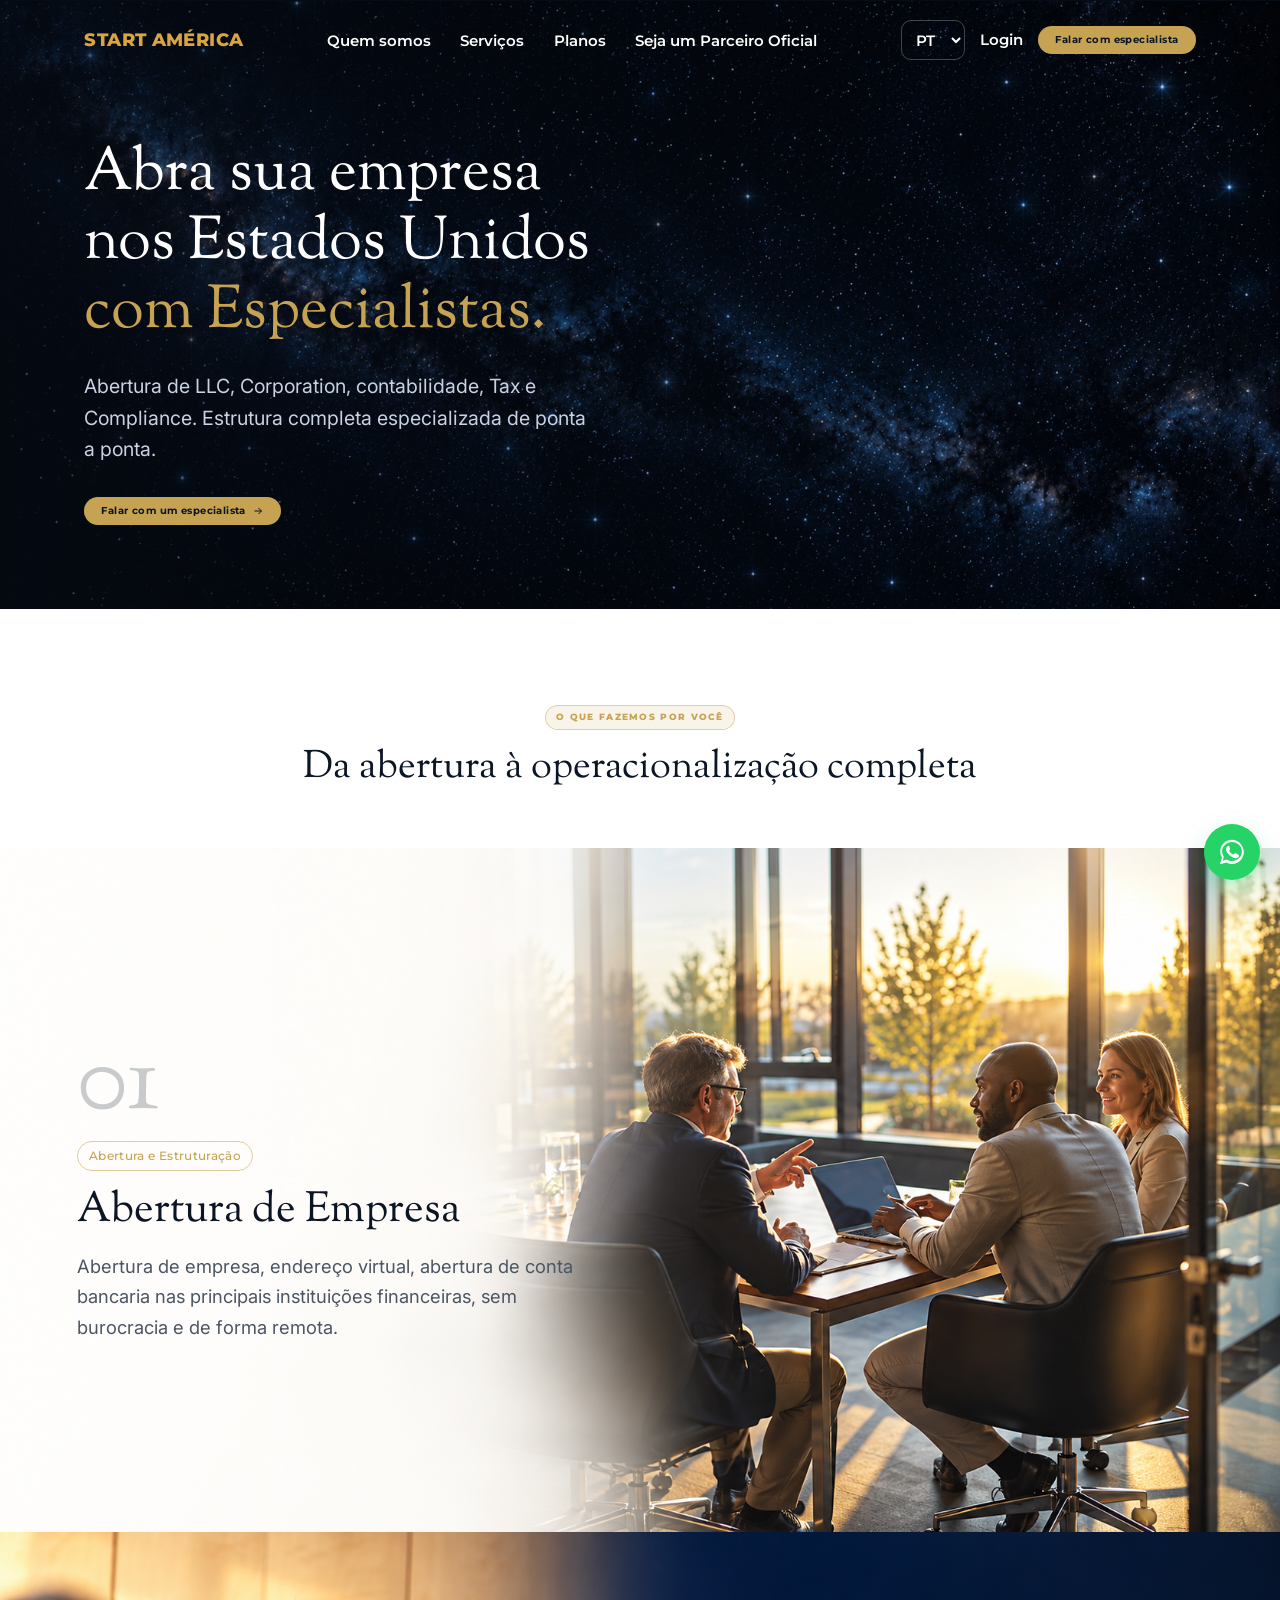
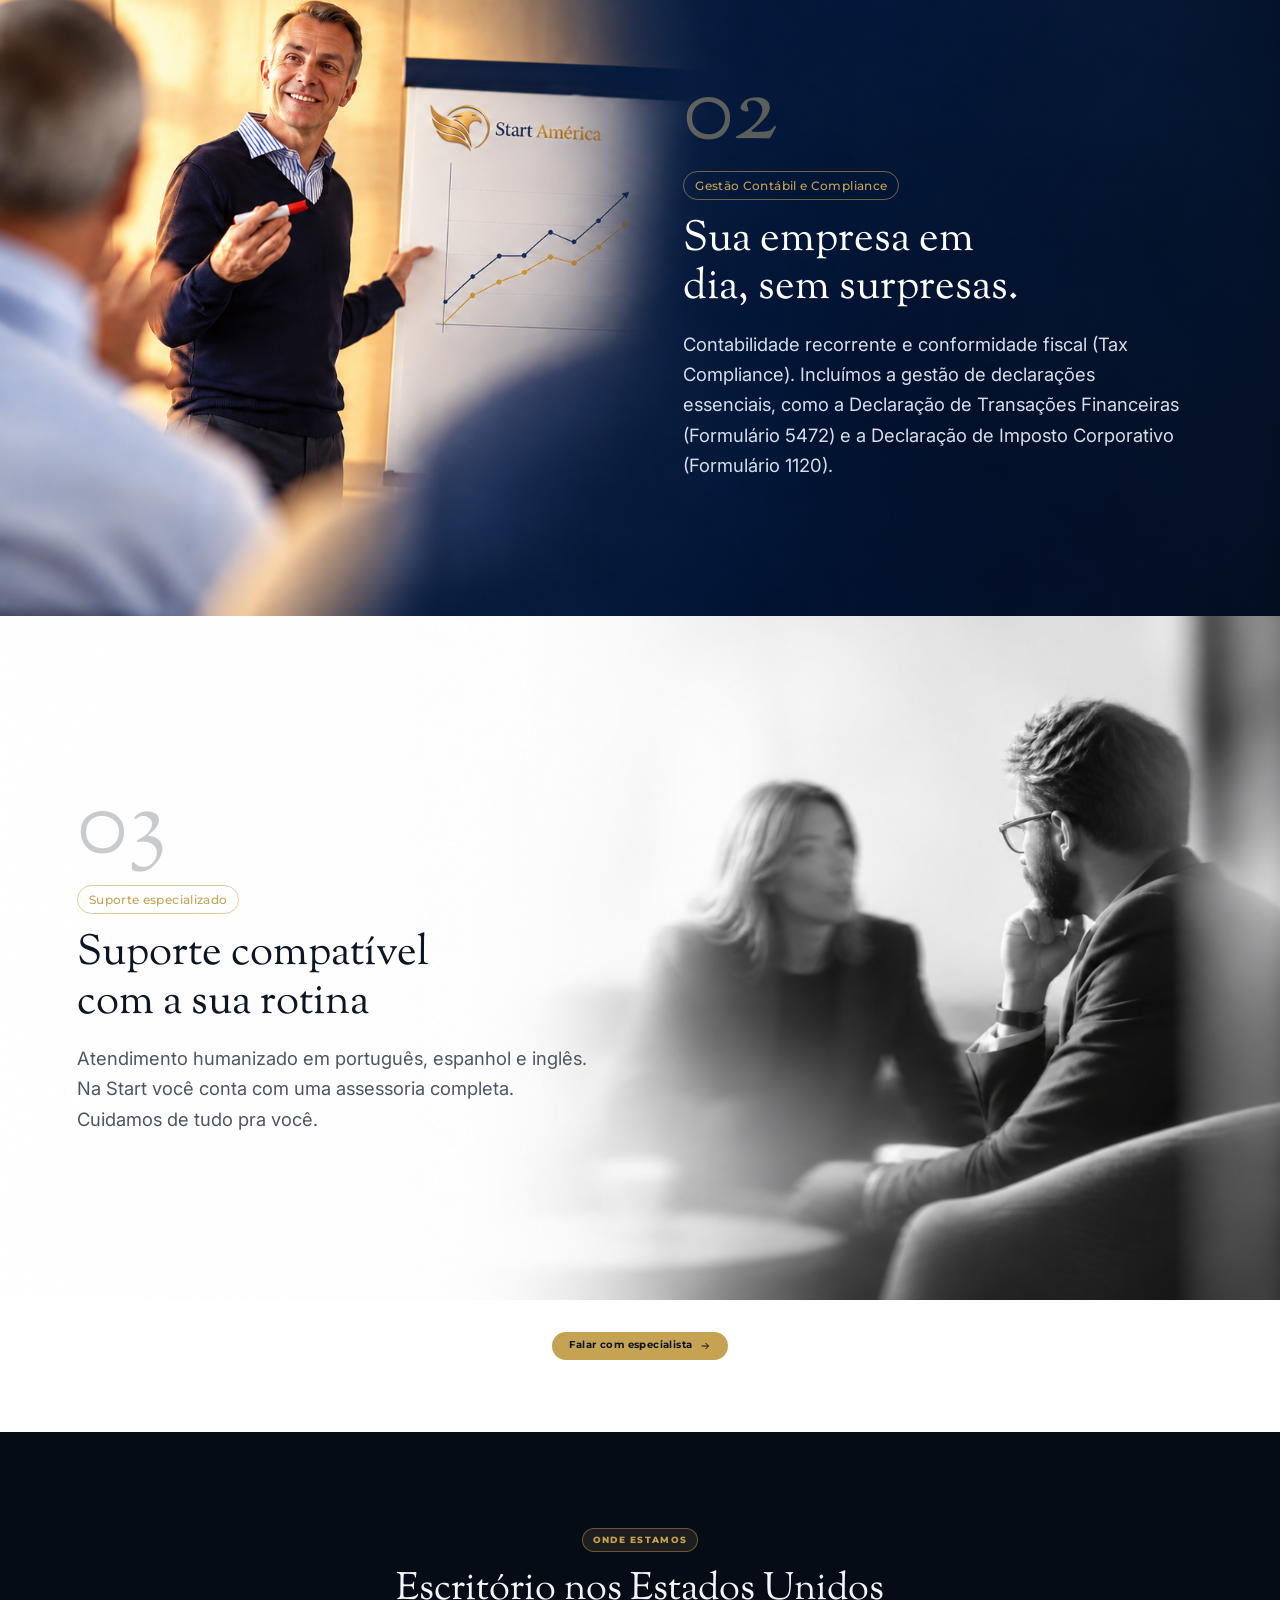
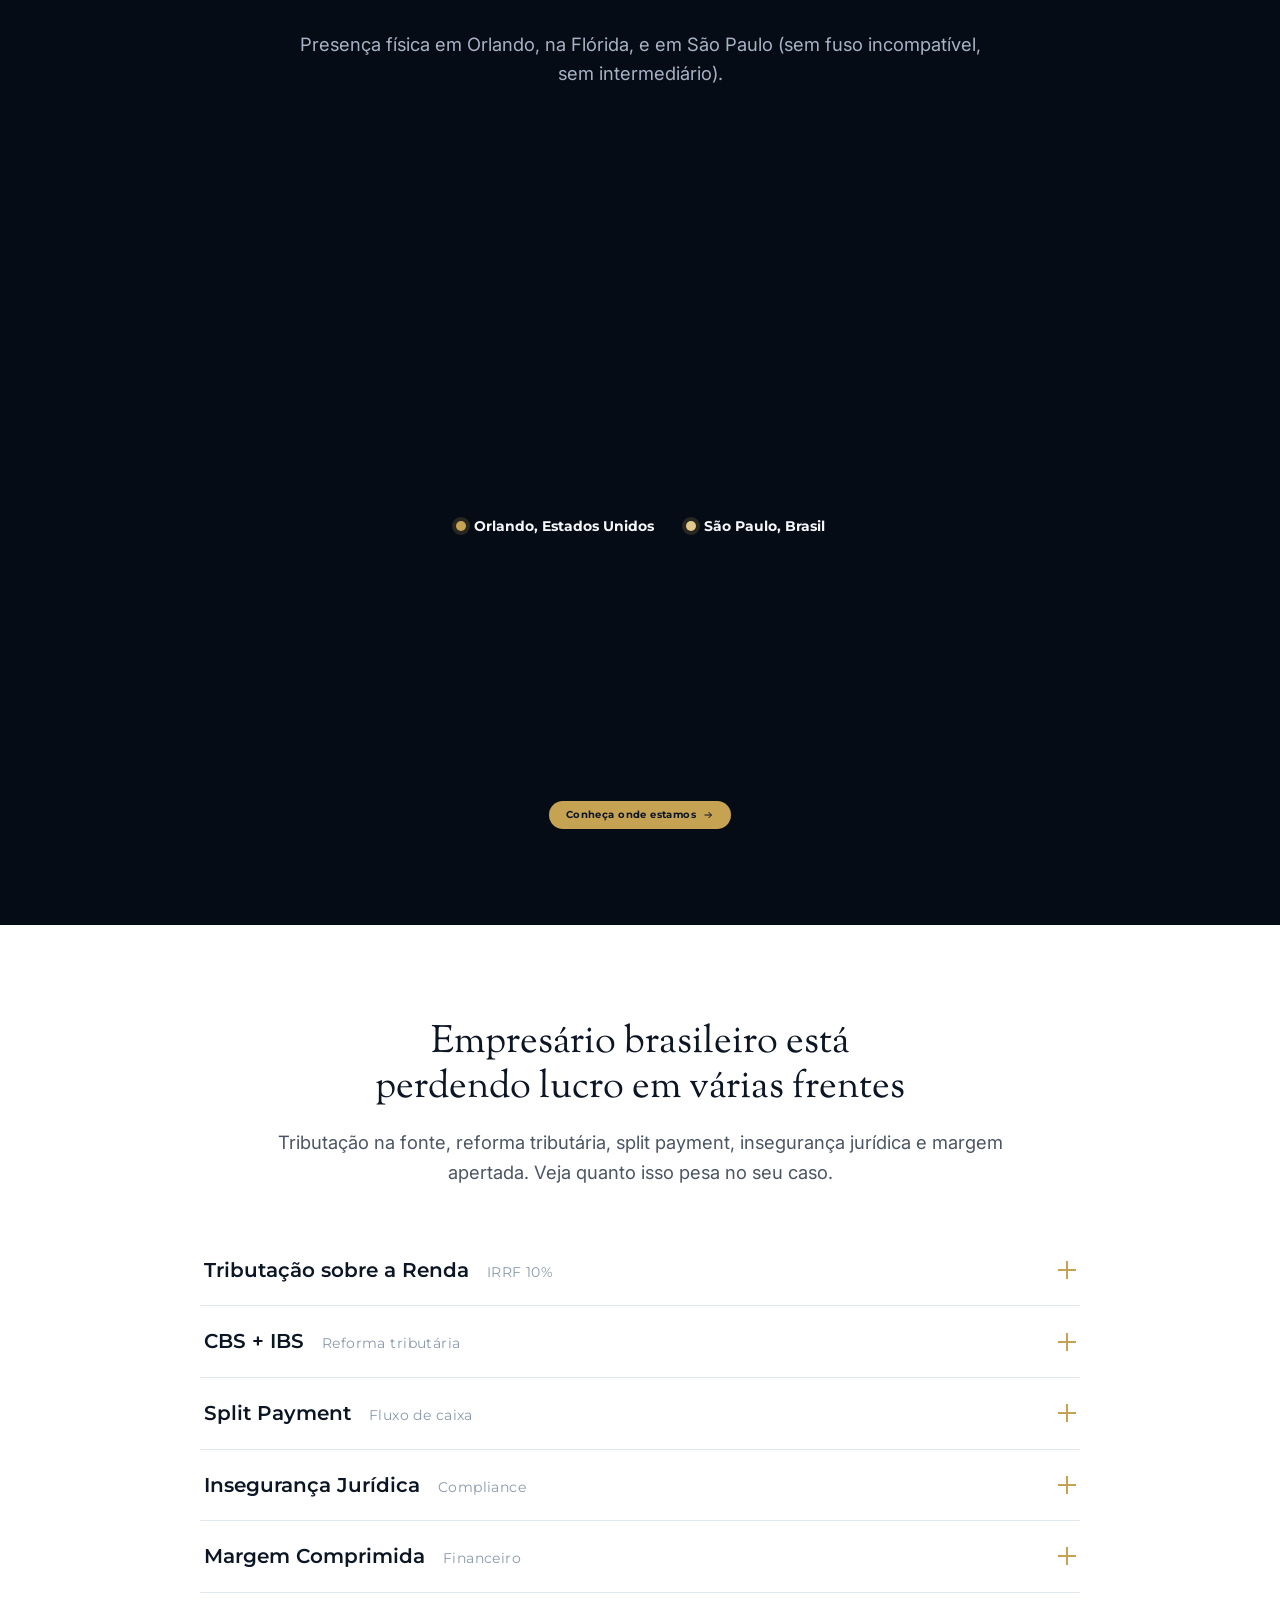
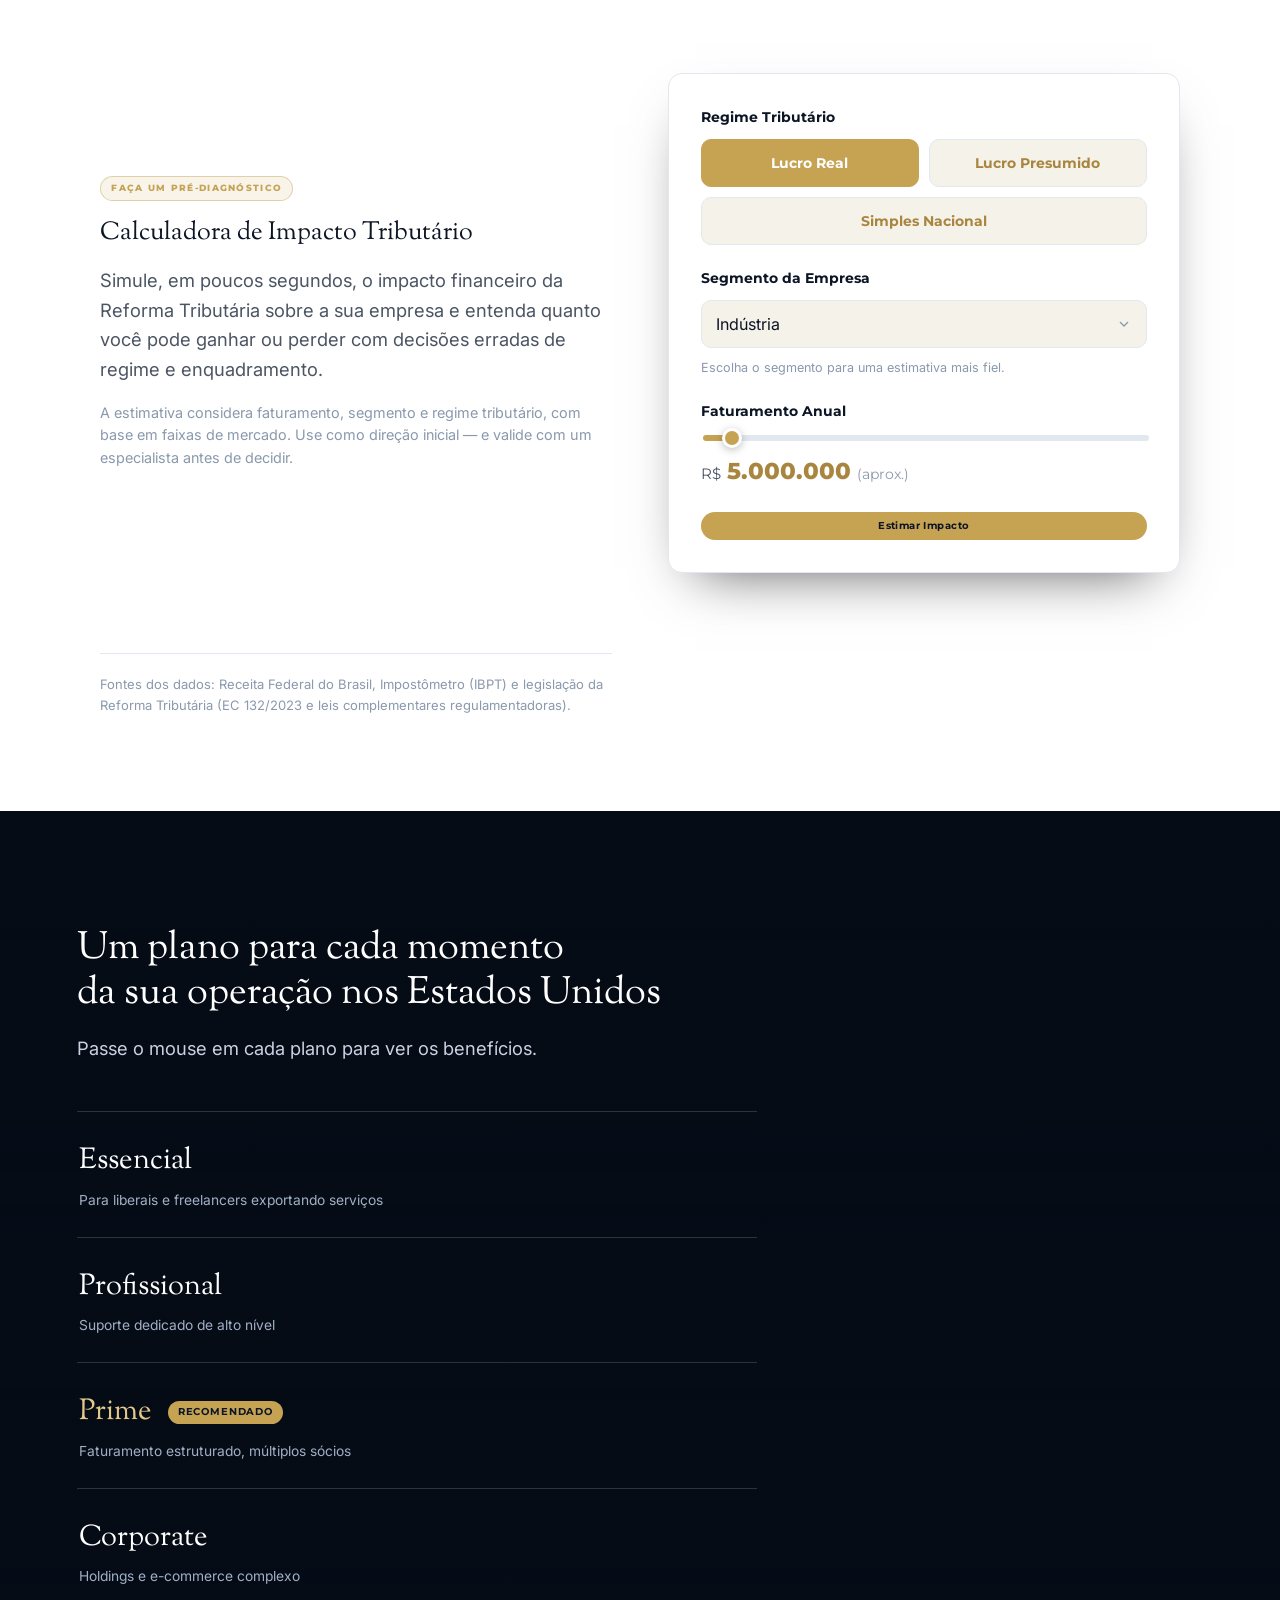
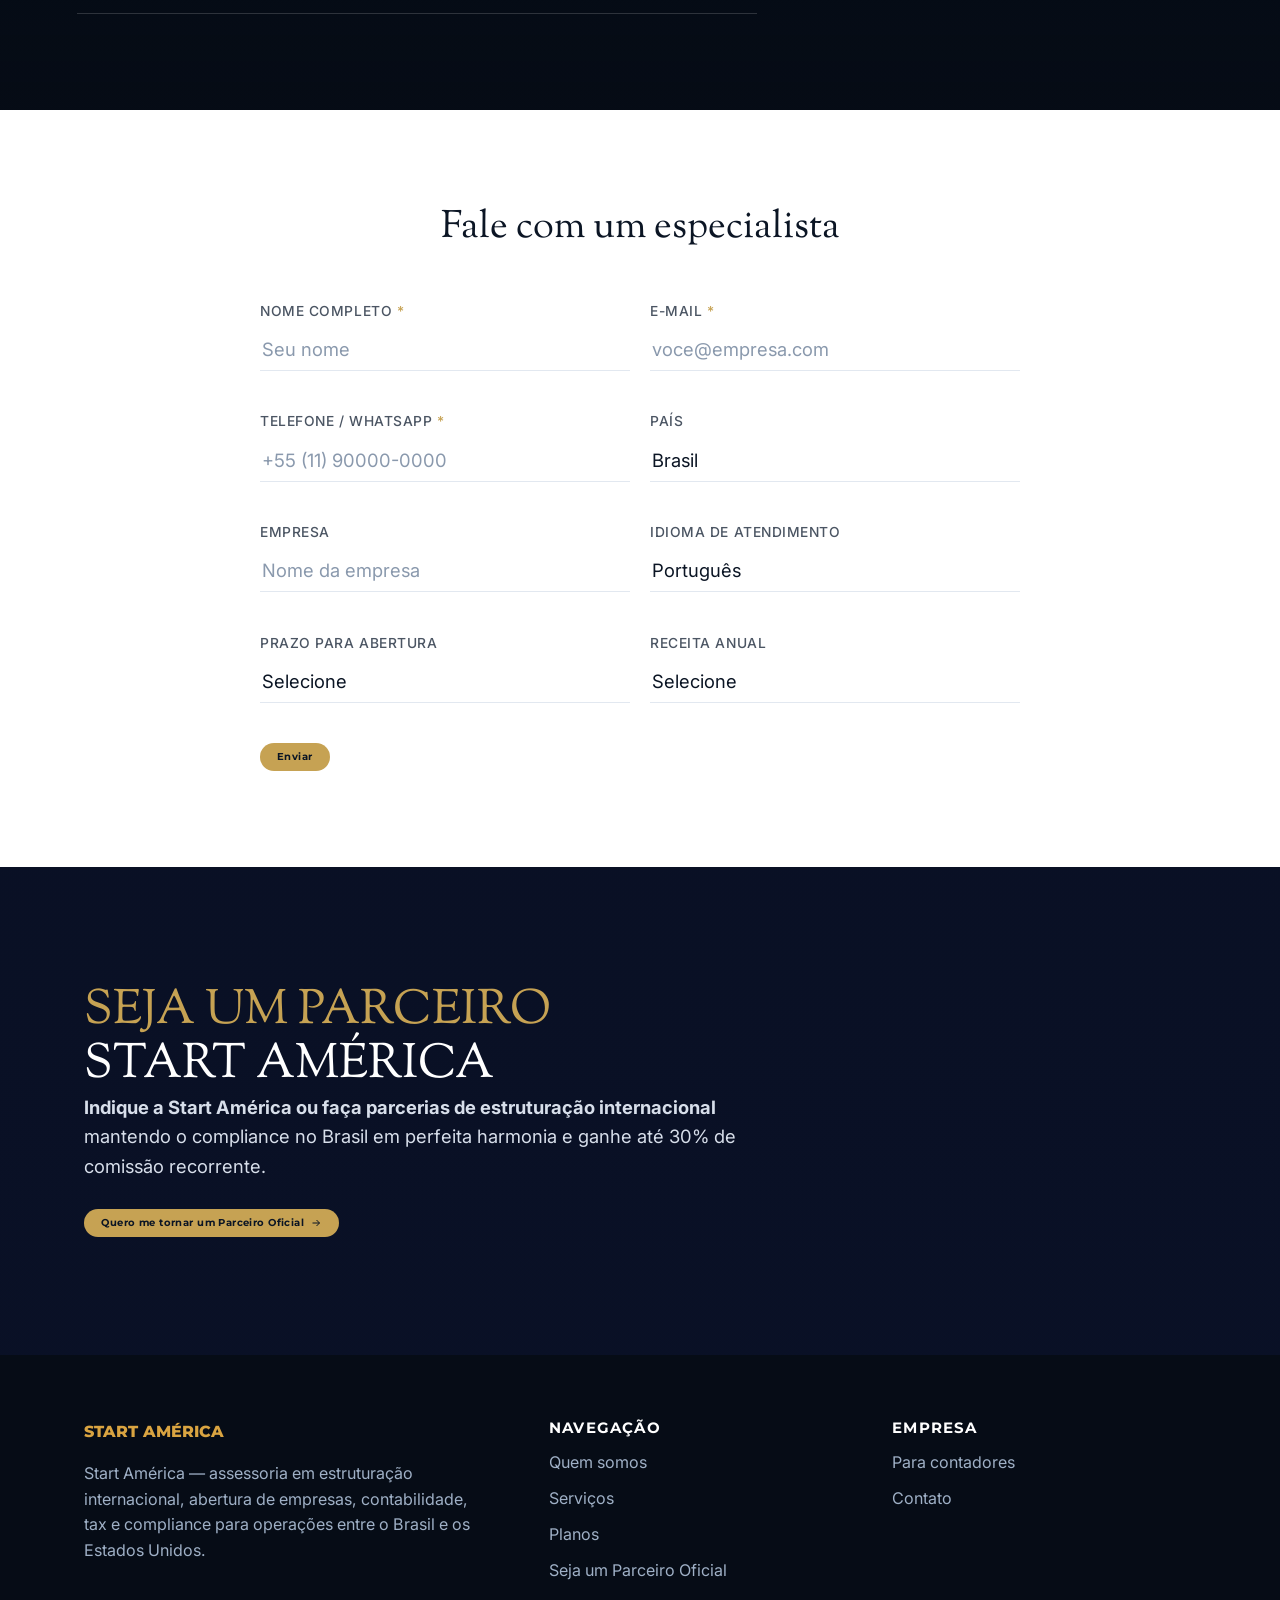
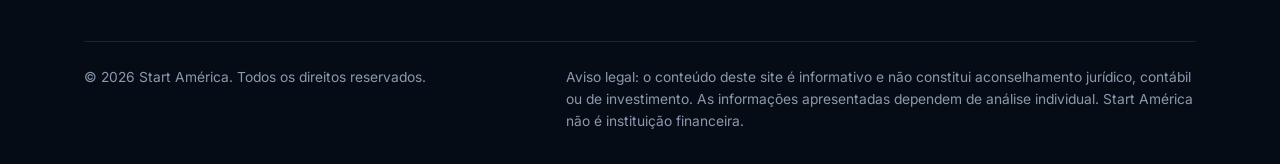
==== commit 320f1532: "Ancora o fundo dos paineis de servico e estreita a coluna de texto background-position:center cortav" ====
--- a/index.html
+++ b/index.html
@@ -19,7 +19,7 @@
   <link rel="preconnect" href="https://fonts.gstatic.com" crossorigin />
   <link href="https://fonts.googleapis.com/css2?family=Montserrat:wght@500;600;700;800&family=Inter:wght@400;500;600;700&family=Geist:wght@400;500&family=Sorts+Mill+Goudy:ital@0;1&display=swap" rel="stylesheet" />
 
-  <link rel="stylesheet" href="assets/css/styles.css?v=20260930c" />
+  <link rel="stylesheet" href="assets/css/styles.css?v=20260930d" />
 </head>
 <body>
   <a class="skip-link" href="#conteudo">Pular para o conteúdo</a>
@@ -618,12 +618,12 @@
     </div>
   </div>
 
-  <script src="assets/js/i18n.js?v=20260930c" defer></script>
-  <script src="assets/js/main.js?v=20260930c" defer></script>
-  <script src="assets/js/button-glow.js?v=20260930c" defer></script>
+  <script src="assets/js/i18n.js?v=20260930d" defer></script>
+  <script src="assets/js/main.js?v=20260930d" defer></script>
+  <script src="assets/js/button-glow.js?v=20260930d" defer></script>
   <script type="module">
-    import { initGlobe } from './assets/js/globe.js?v=20260930c';
-    import { initFlatMap } from './assets/js/office-map.js?v=20260930c';
+    import { initGlobe } from './assets/js/globe.js?v=20260930d';
+    import { initFlatMap } from './assets/js/office-map.js?v=20260930d';
 
     var heroGlobeEl = document.getElementById('hero-globe');
     if (heroGlobeEl) {
--- a/assets/css/styles.css
+++ b/assets/css/styles.css
@@ -620,8 +620,12 @@
   background-position: center;
   background-repeat: no-repeat;
 }
-.stack__panel--left { justify-content: flex-start; }
-.stack__panel--right { justify-content: flex-end; }
+/* Ancora o recorte do "cover" do lado onde a foto tem a área sólida
+   (o mesmo lado do texto), em vez de centralizar — em telas mais
+   estreitas/altas o corte centralizado podia cair em cima do conteúdo
+   da foto, atrapalhando a leitura. */
+.stack__panel--left { justify-content: flex-start; background-position: left center; }
+.stack__panel--right { justify-content: flex-end; background-position: right center; }
 /* Gradiente sutil só o suficiente pra legibilidade — sem caixa, sem cartão */
 .stack__panel--dark-text::before {
   content: "";
@@ -645,7 +649,7 @@
 .stack__inner {
   position: relative;
   z-index: 1;
-  max-width: 560px;
+  max-width: min(46vw, 520px);
   display: flex;
   flex-direction: column;
   gap: 16px;
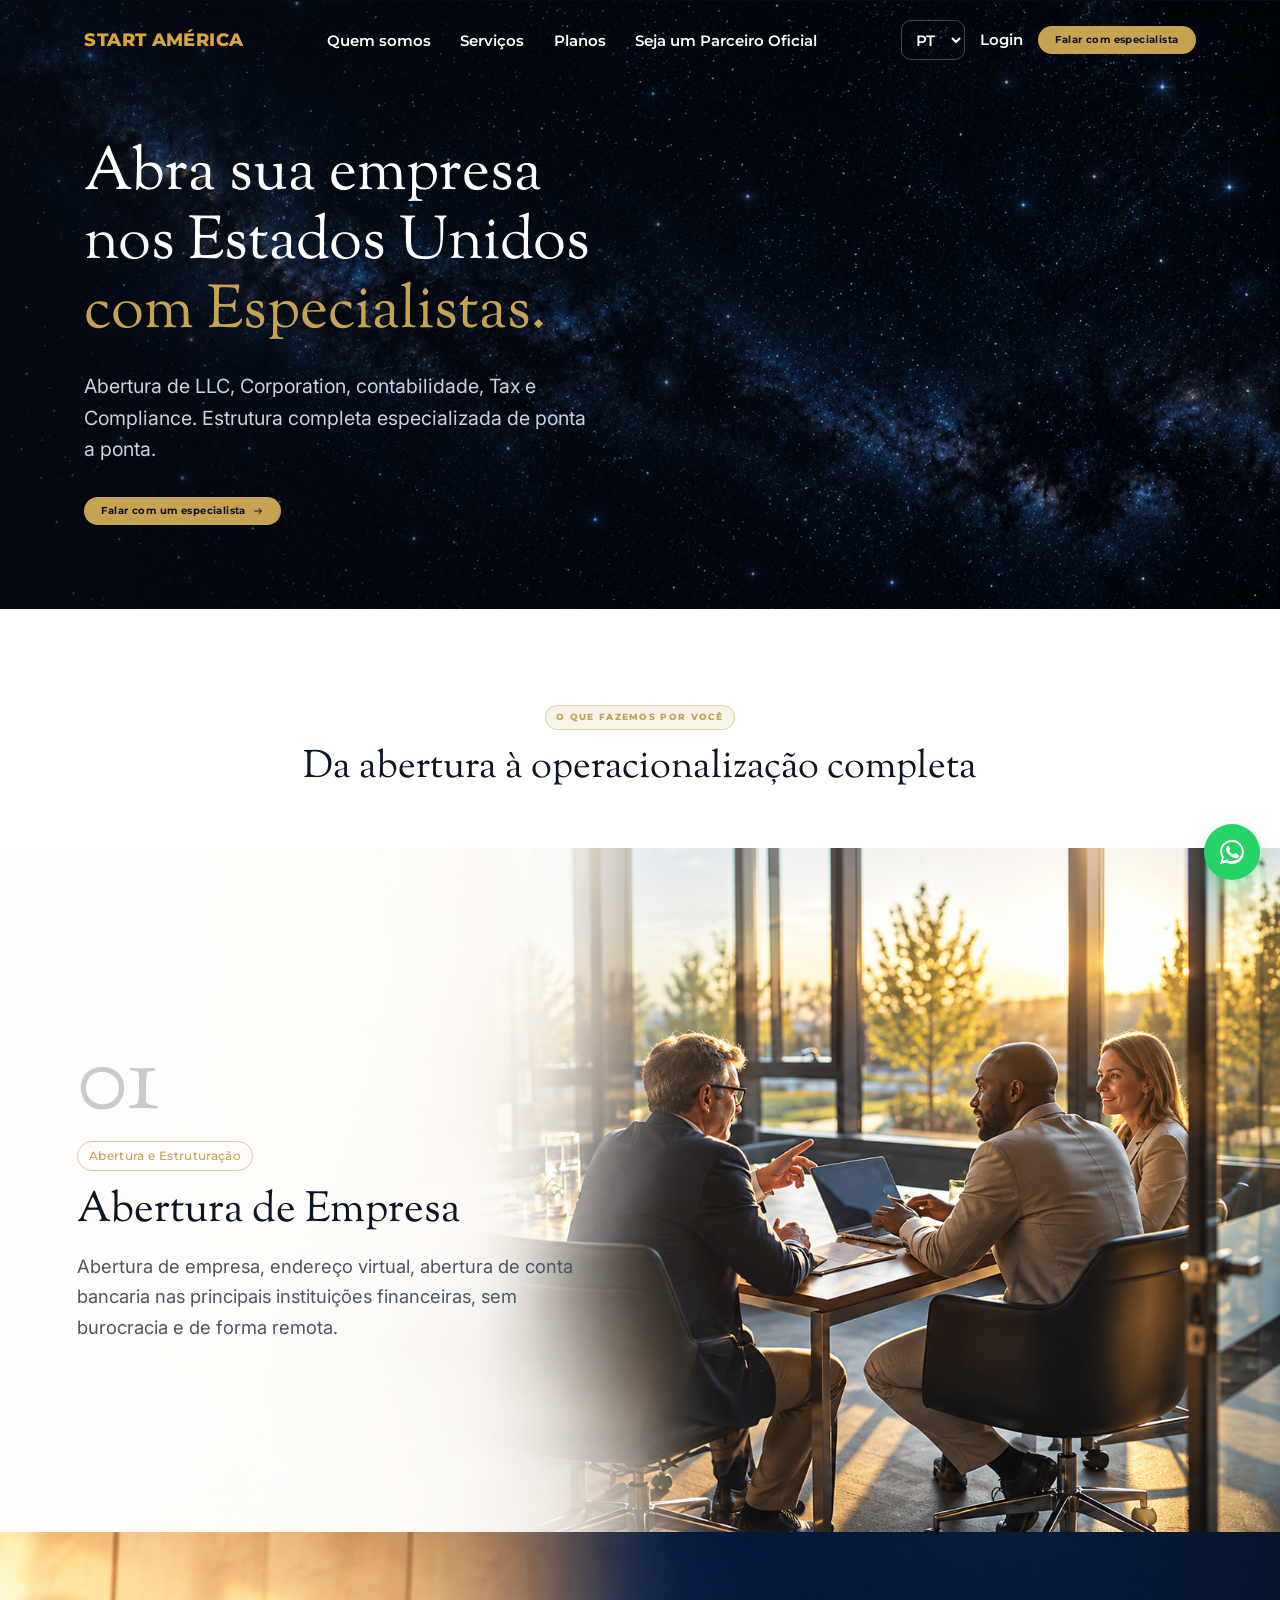
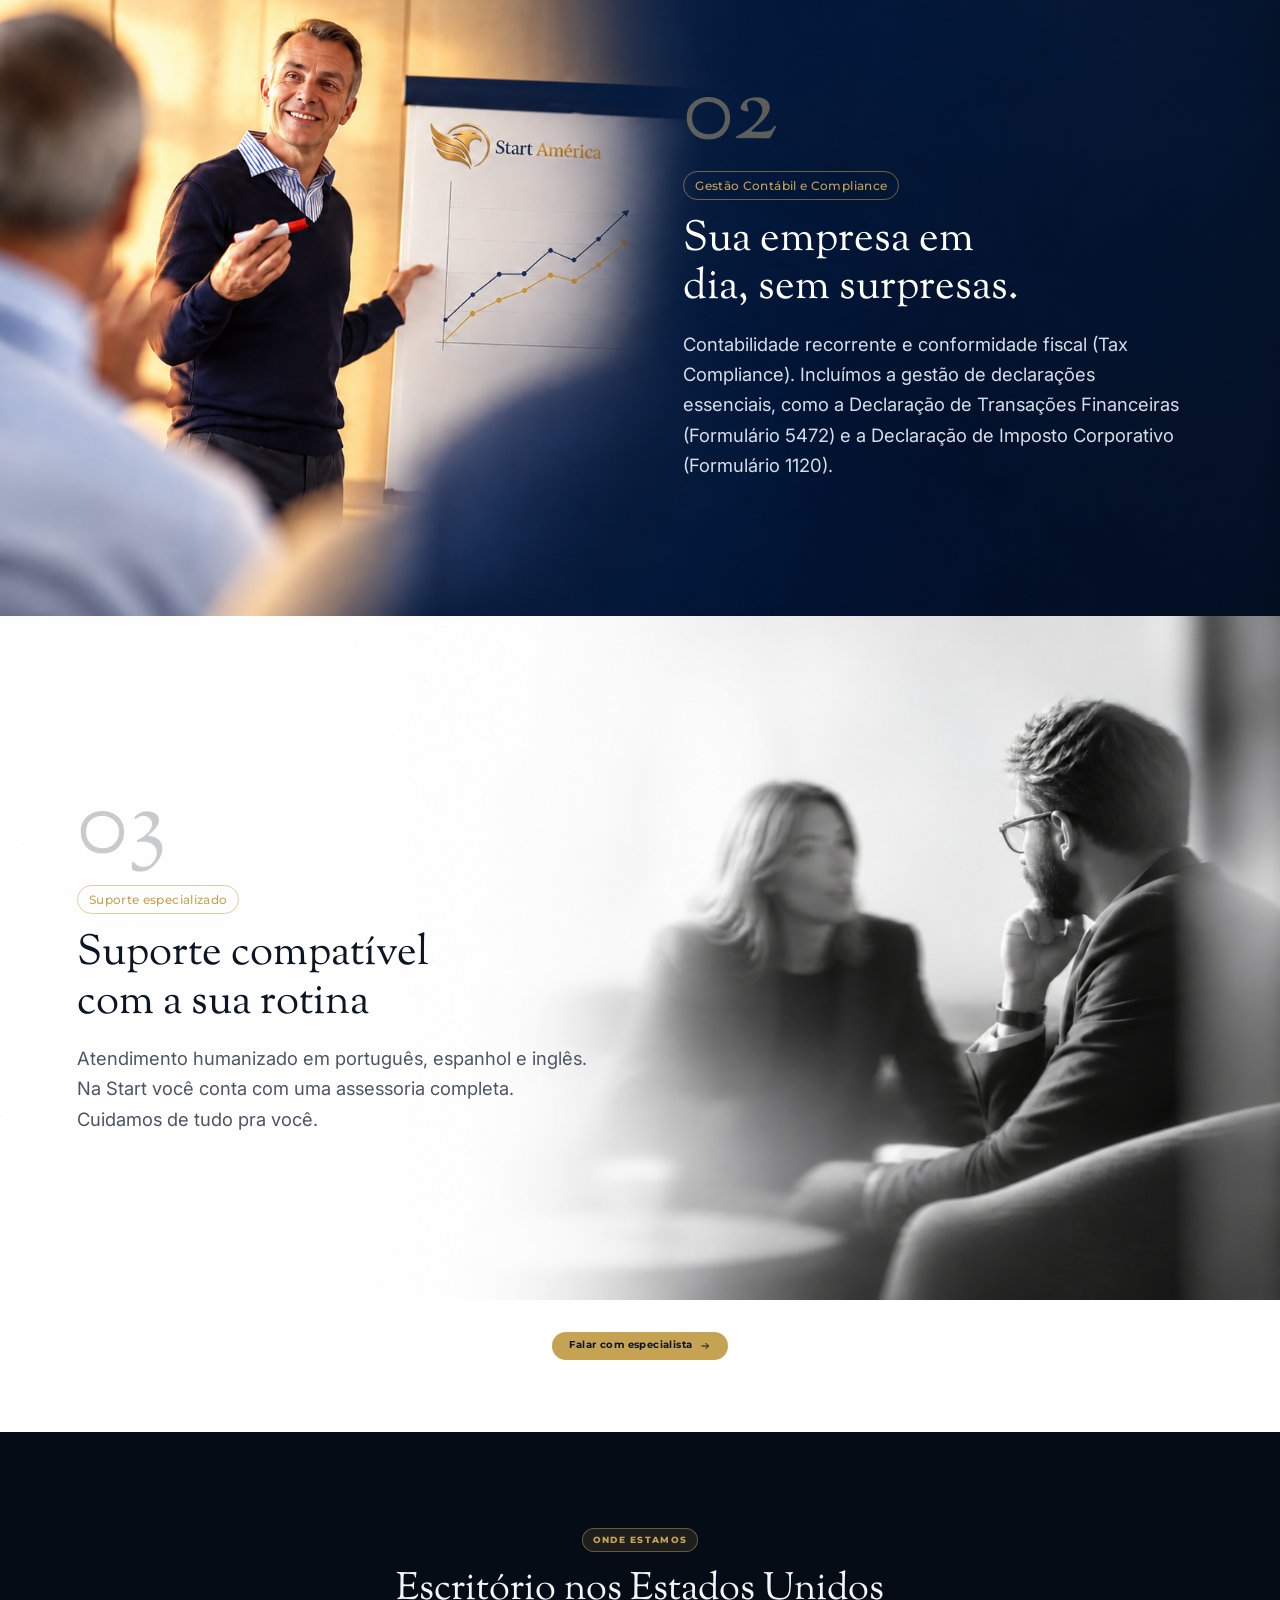
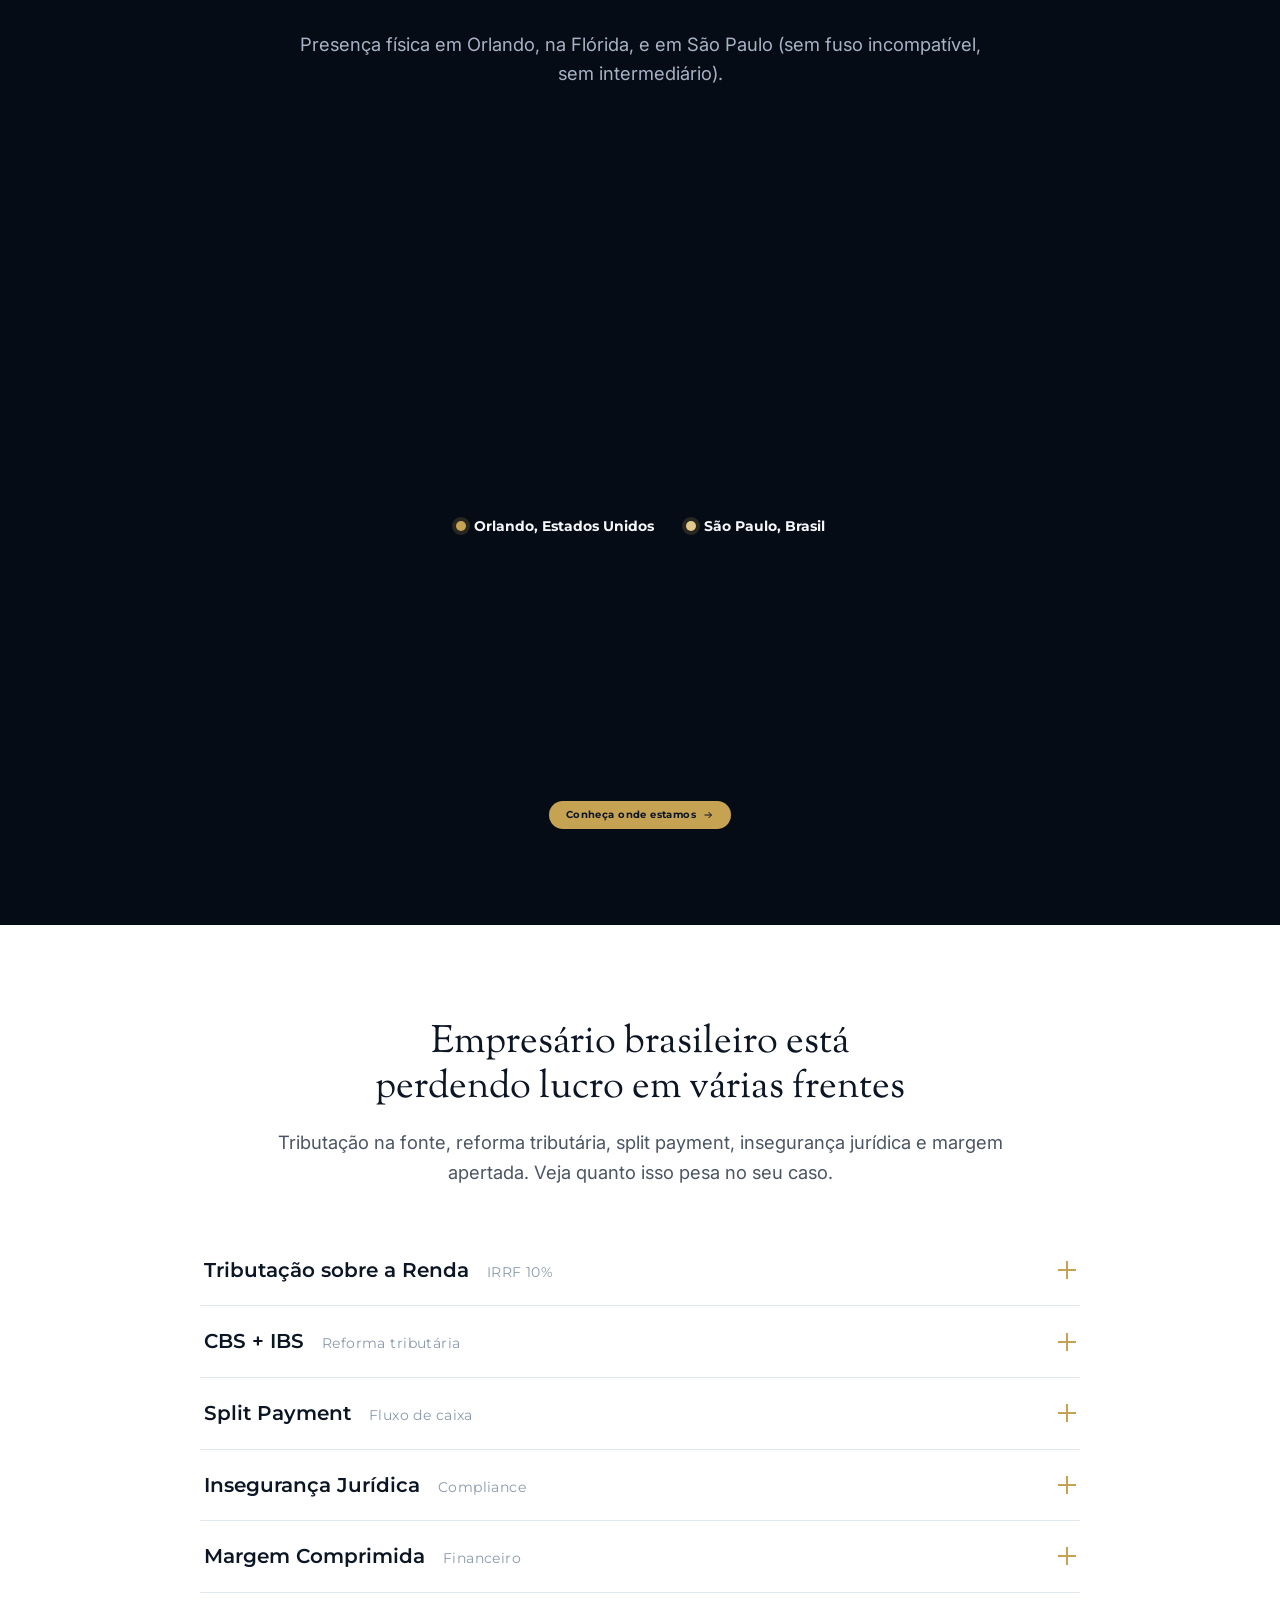
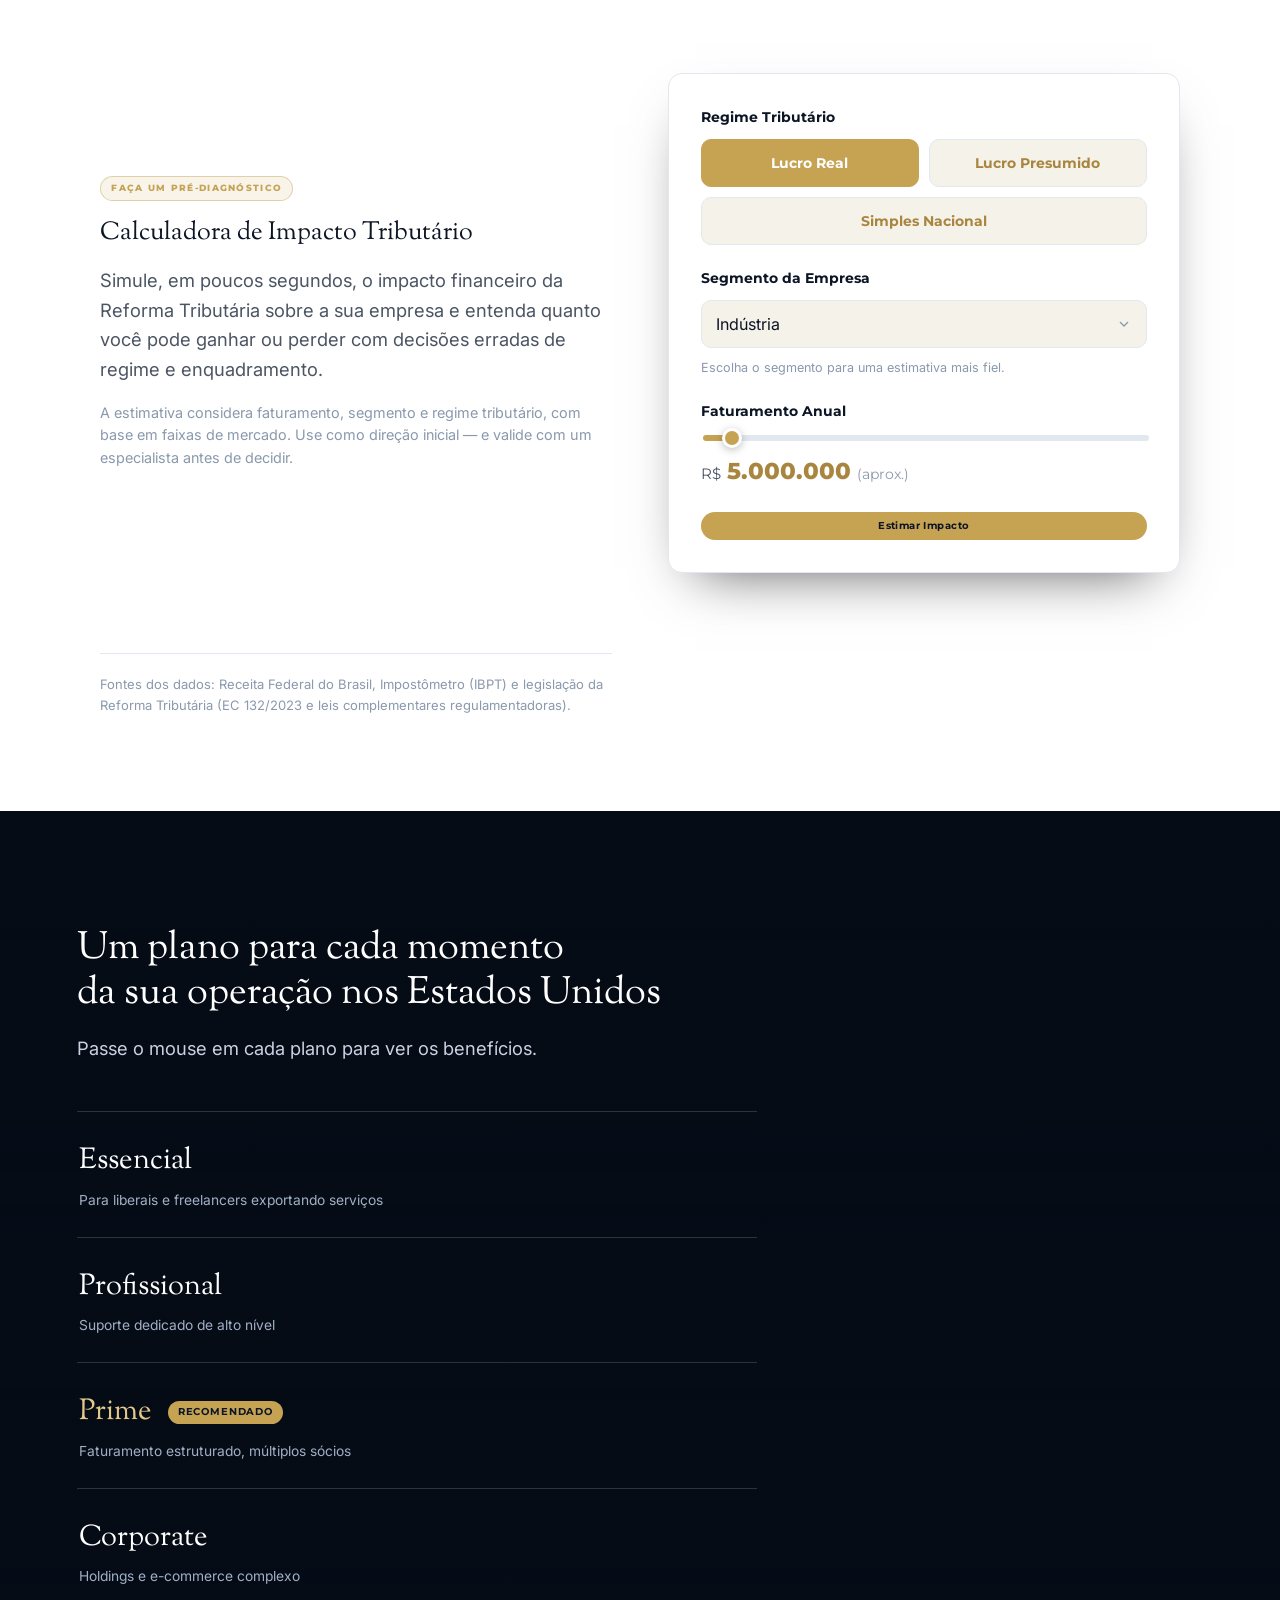
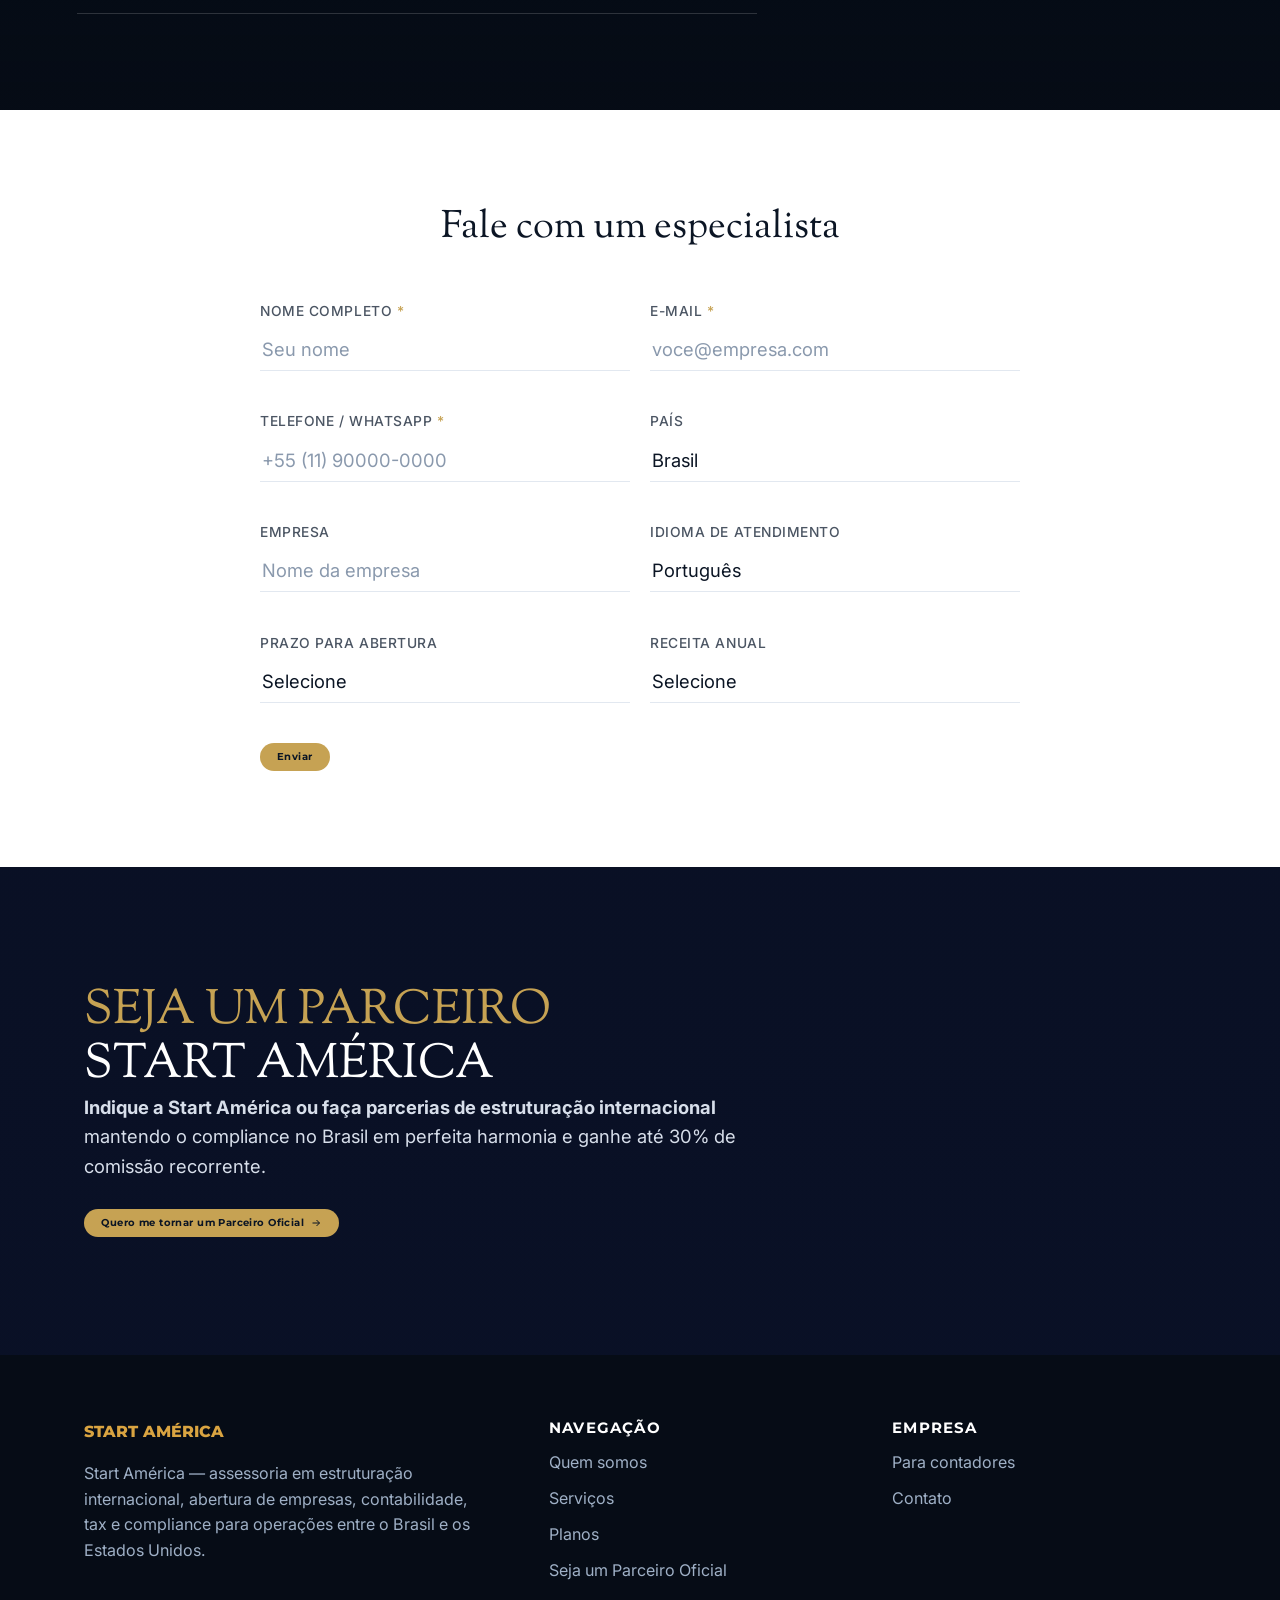
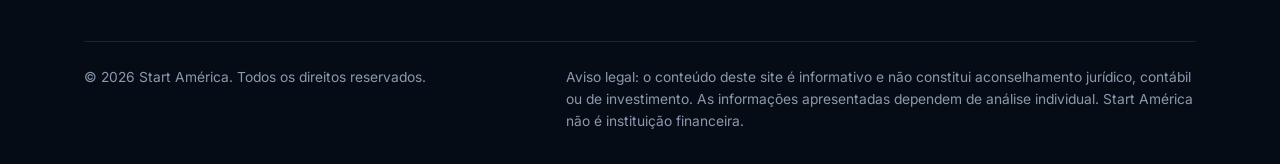
==== commit 5e314e09: "Ajusta ancoragem vertical do fundo do painel 02 para nao cortar a cabeca .stack__panel--right usava " ====
--- a/index.html
+++ b/index.html
@@ -19,7 +19,7 @@
   <link rel="preconnect" href="https://fonts.gstatic.com" crossorigin />
   <link href="https://fonts.googleapis.com/css2?family=Montserrat:wght@500;600;700;800&family=Inter:wght@400;500;600;700&family=Geist:wght@400;500&family=Sorts+Mill+Goudy:ital@0;1&display=swap" rel="stylesheet" />
 
-  <link rel="stylesheet" href="assets/css/styles.css?v=20260930d" />
+  <link rel="stylesheet" href="assets/css/styles.css?v=20260930e" />
 </head>
 <body>
   <a class="skip-link" href="#conteudo">Pular para o conteúdo</a>
@@ -618,12 +618,12 @@
     </div>
   </div>
 
-  <script src="assets/js/i18n.js?v=20260930d" defer></script>
-  <script src="assets/js/main.js?v=20260930d" defer></script>
-  <script src="assets/js/button-glow.js?v=20260930d" defer></script>
+  <script src="assets/js/i18n.js?v=20260930e" defer></script>
+  <script src="assets/js/main.js?v=20260930e" defer></script>
+  <script src="assets/js/button-glow.js?v=20260930e" defer></script>
   <script type="module">
-    import { initGlobe } from './assets/js/globe.js?v=20260930d';
-    import { initFlatMap } from './assets/js/office-map.js?v=20260930d';
+    import { initGlobe } from './assets/js/globe.js?v=20260930e';
+    import { initFlatMap } from './assets/js/office-map.js?v=20260930e';
 
     var heroGlobeEl = document.getElementById('hero-globe');
     if (heroGlobeEl) {
--- a/assets/css/styles.css
+++ b/assets/css/styles.css
@@ -625,7 +625,7 @@
    estreitas/altas o corte centralizado podia cair em cima do conteúdo
    da foto, atrapalhando a leitura. */
 .stack__panel--left { justify-content: flex-start; background-position: left center; }
-.stack__panel--right { justify-content: flex-end; background-position: right center; }
+.stack__panel--right { justify-content: flex-end; background-position: right top; }
 /* Gradiente sutil só o suficiente pra legibilidade — sem caixa, sem cartão */
 .stack__panel--dark-text::before {
   content: "";
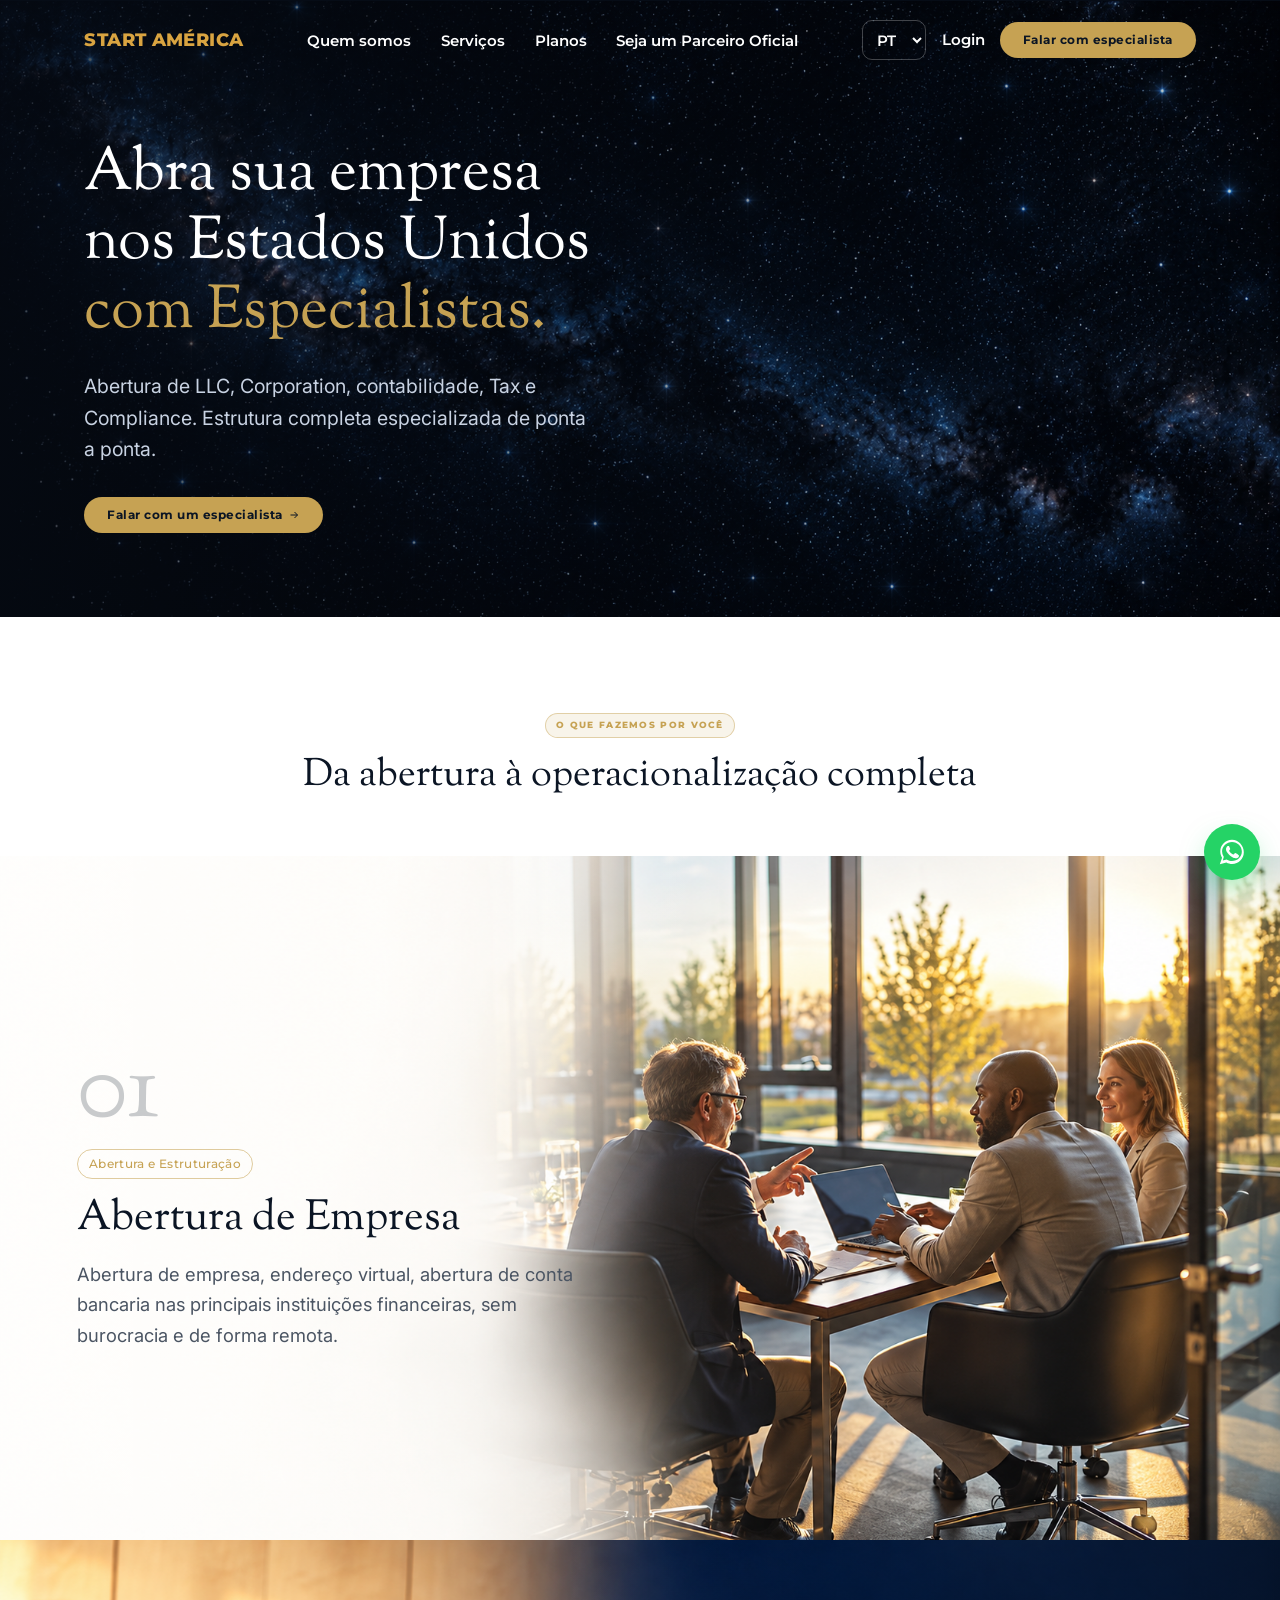
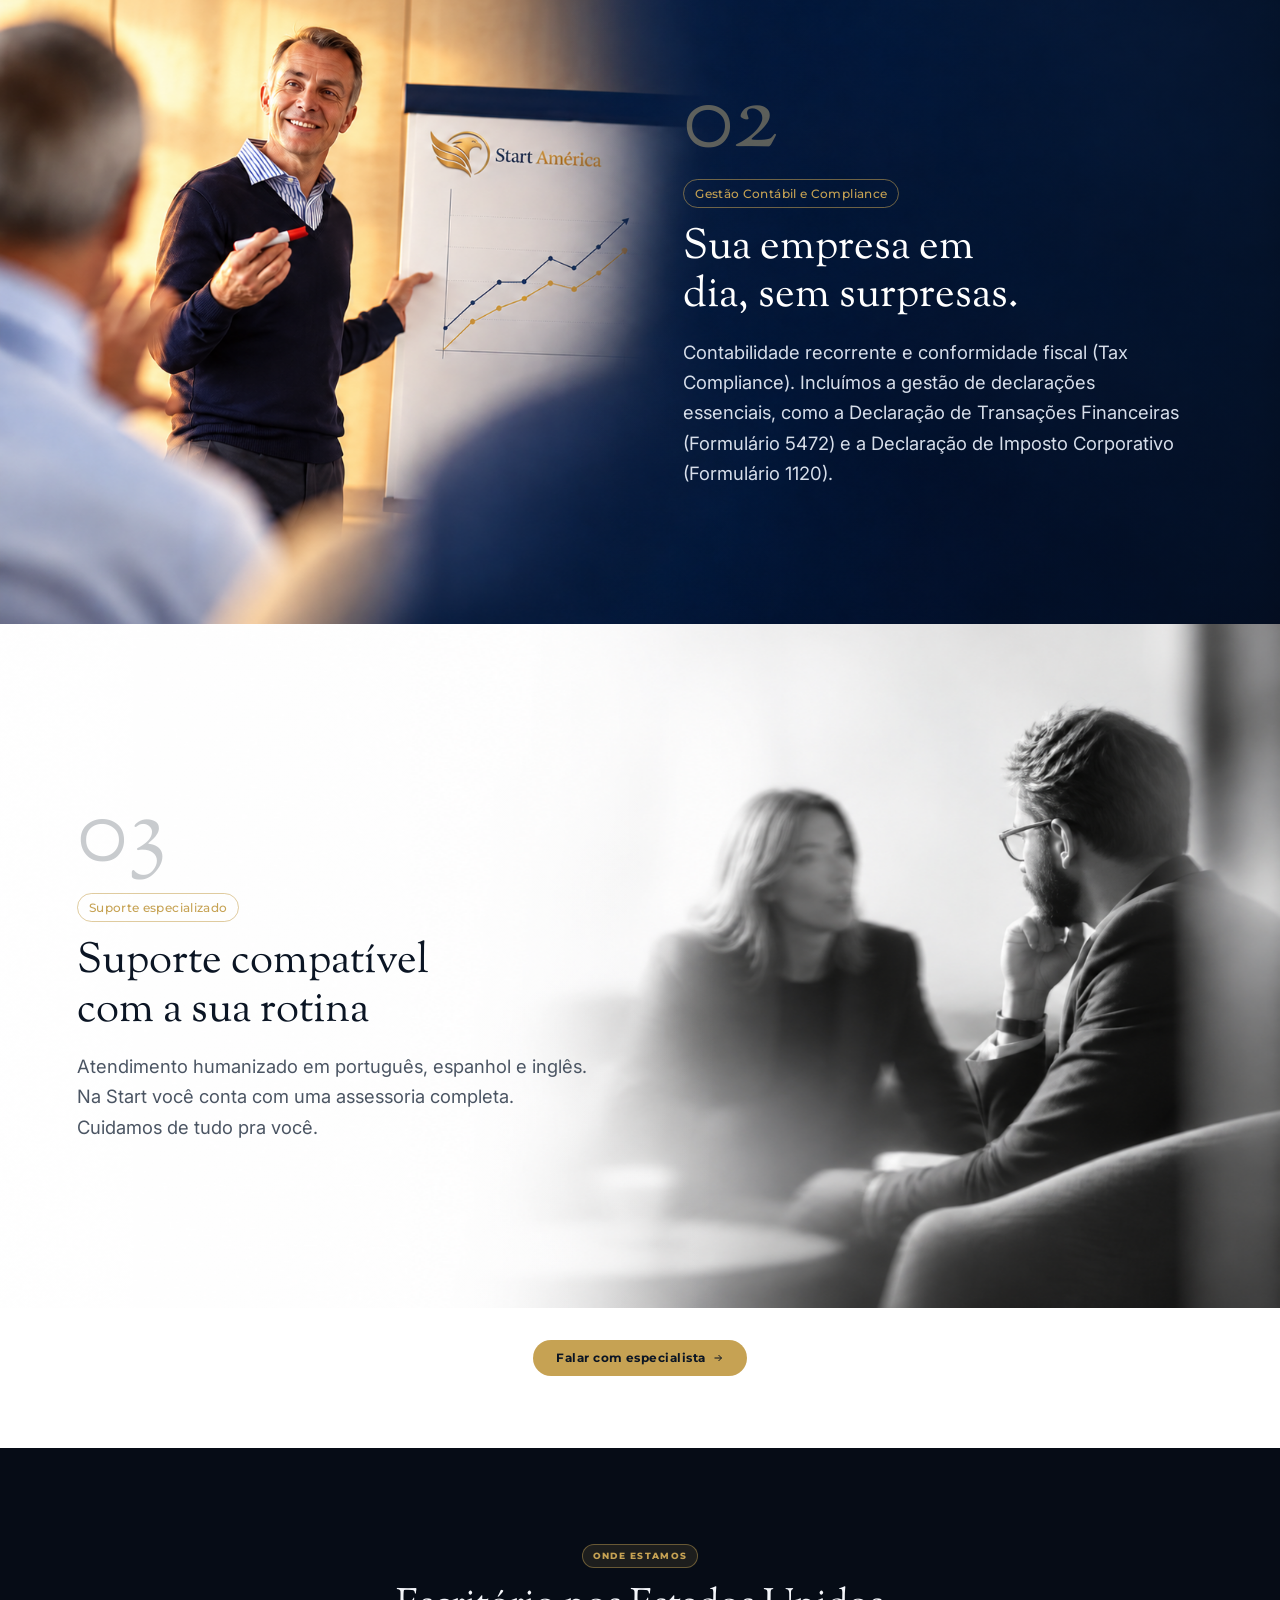
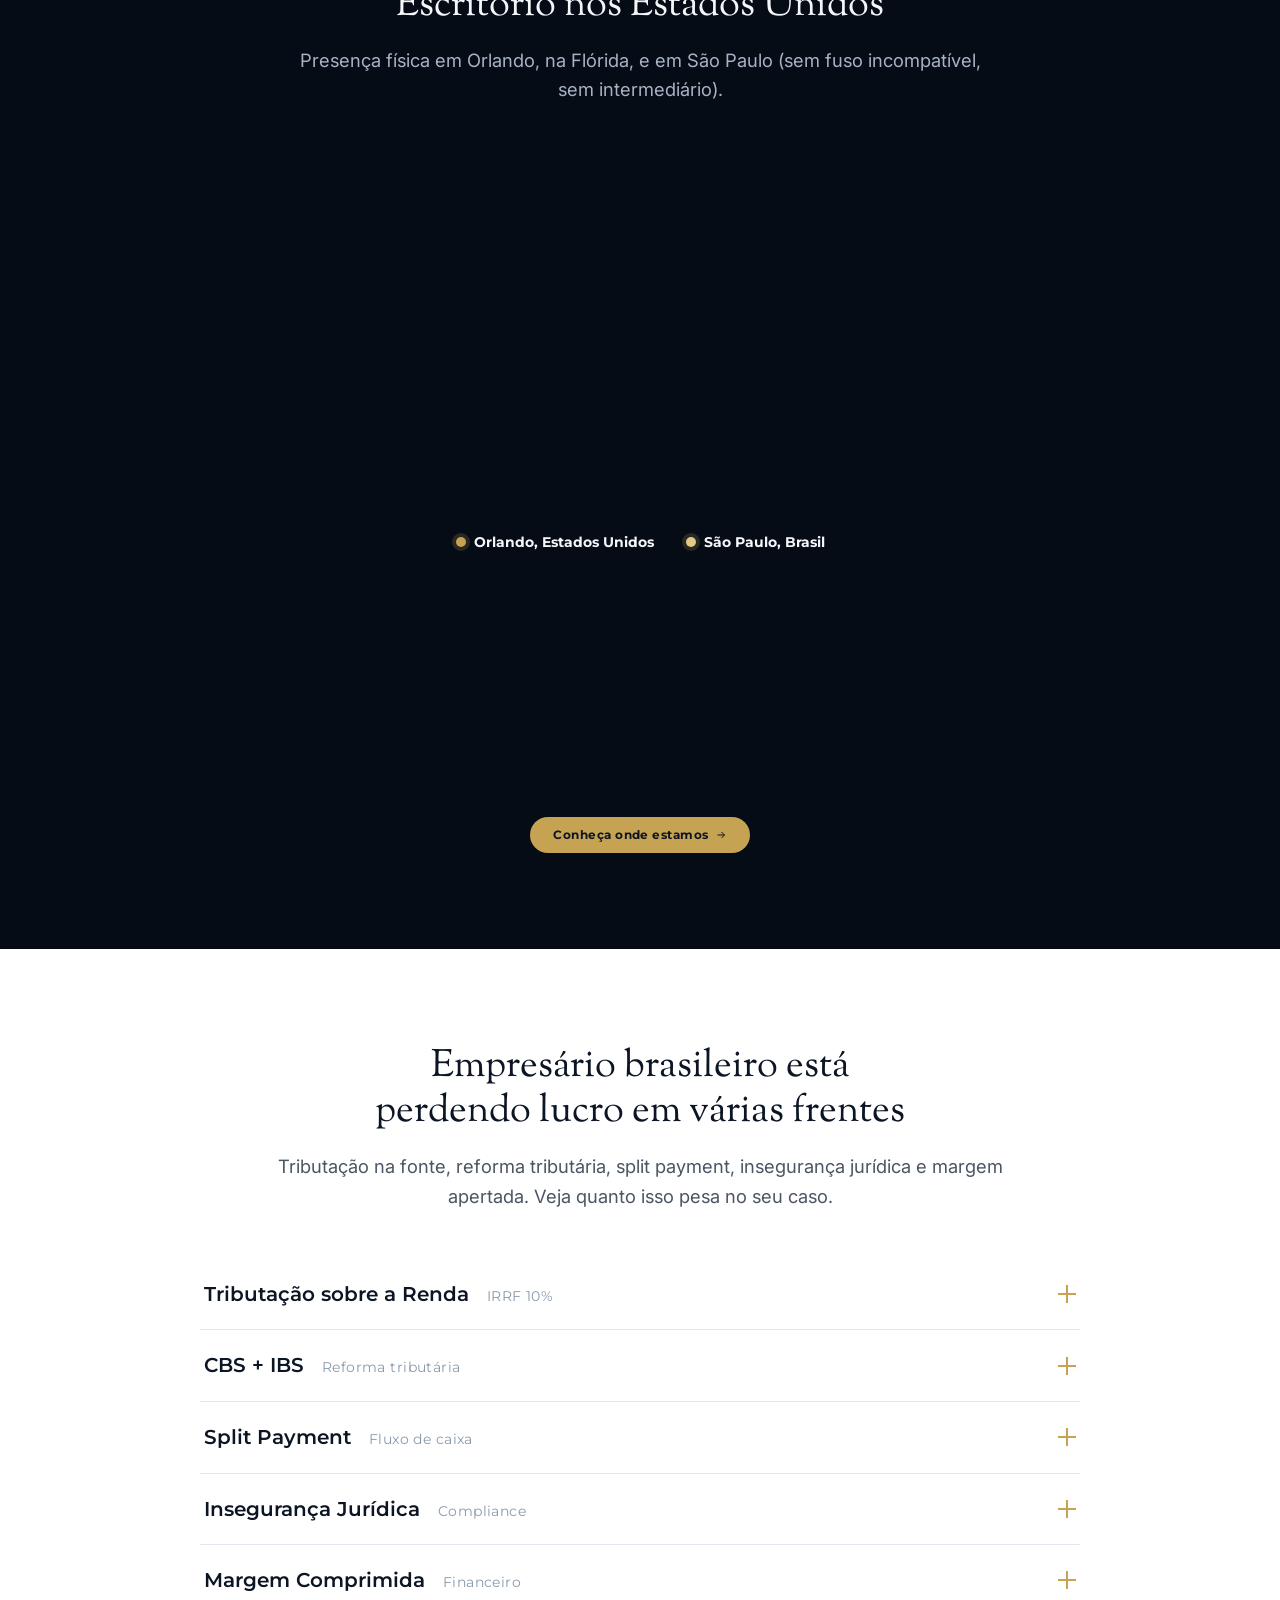
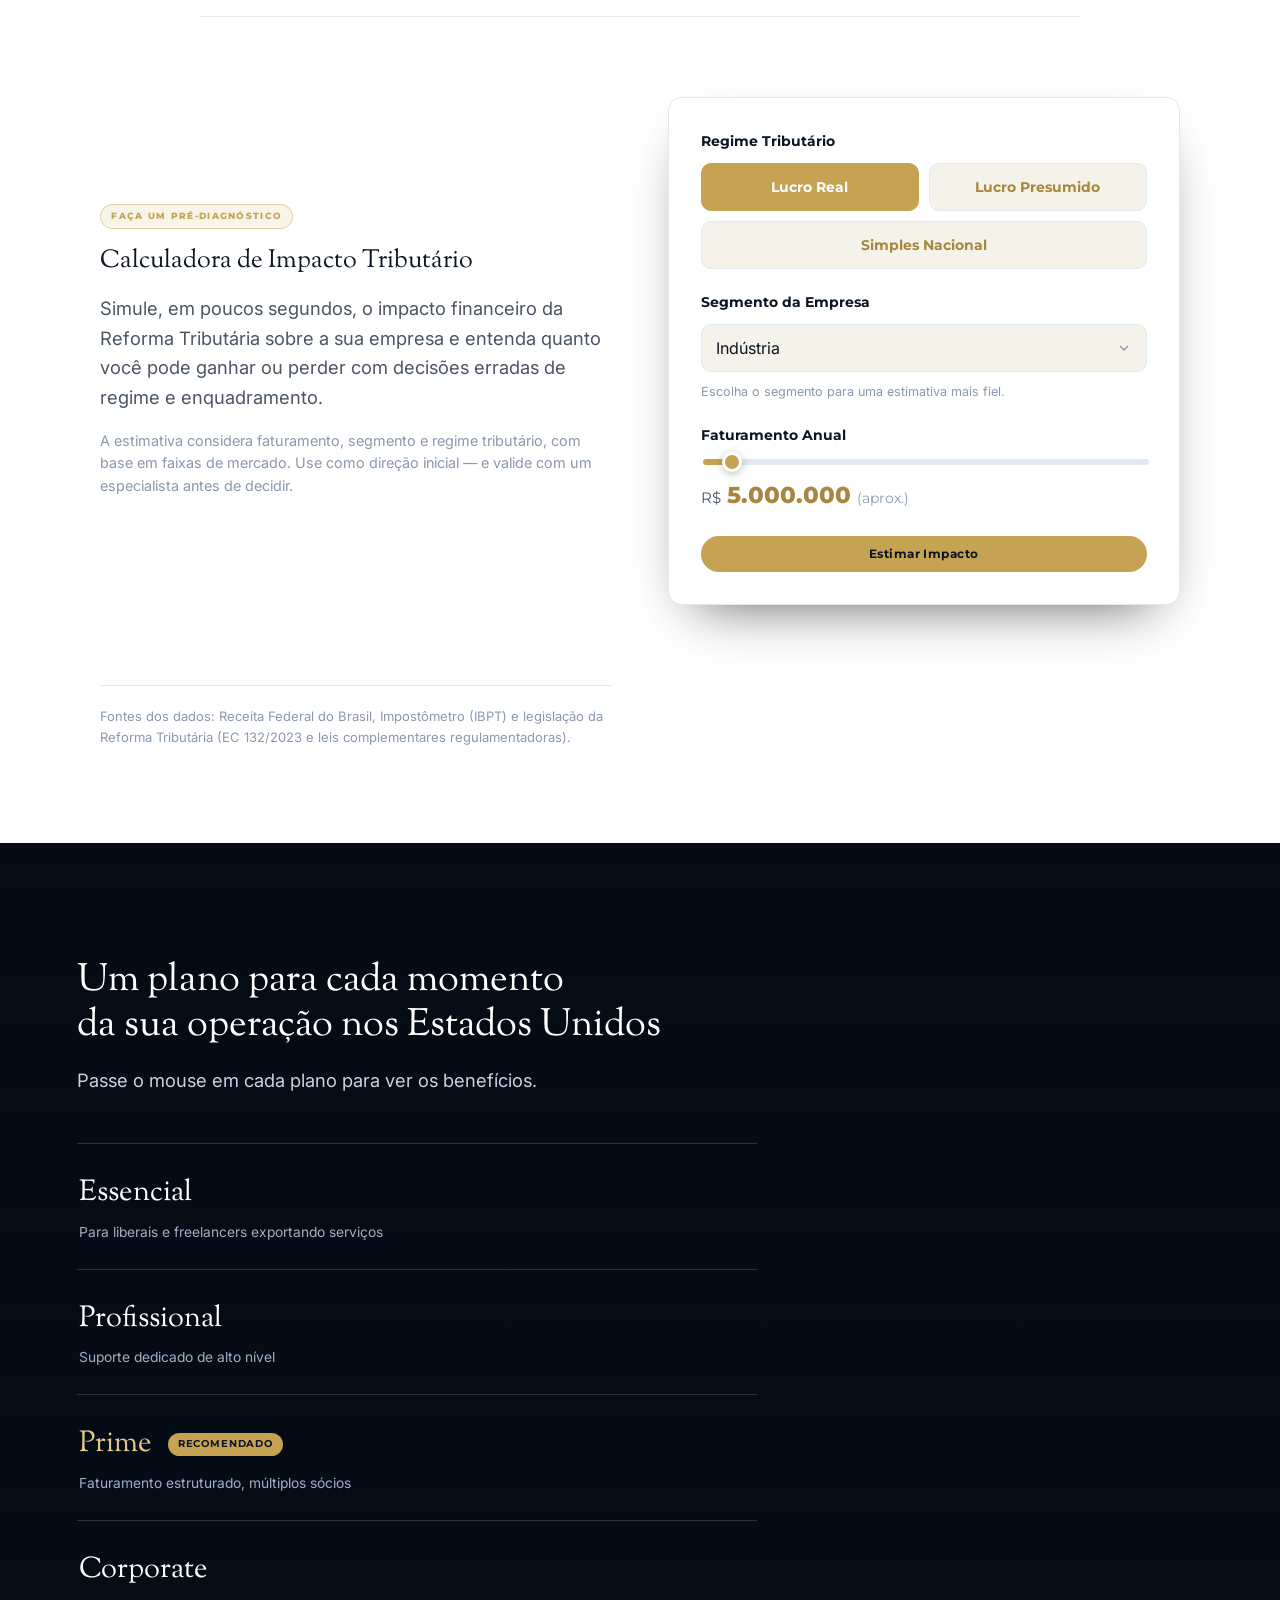
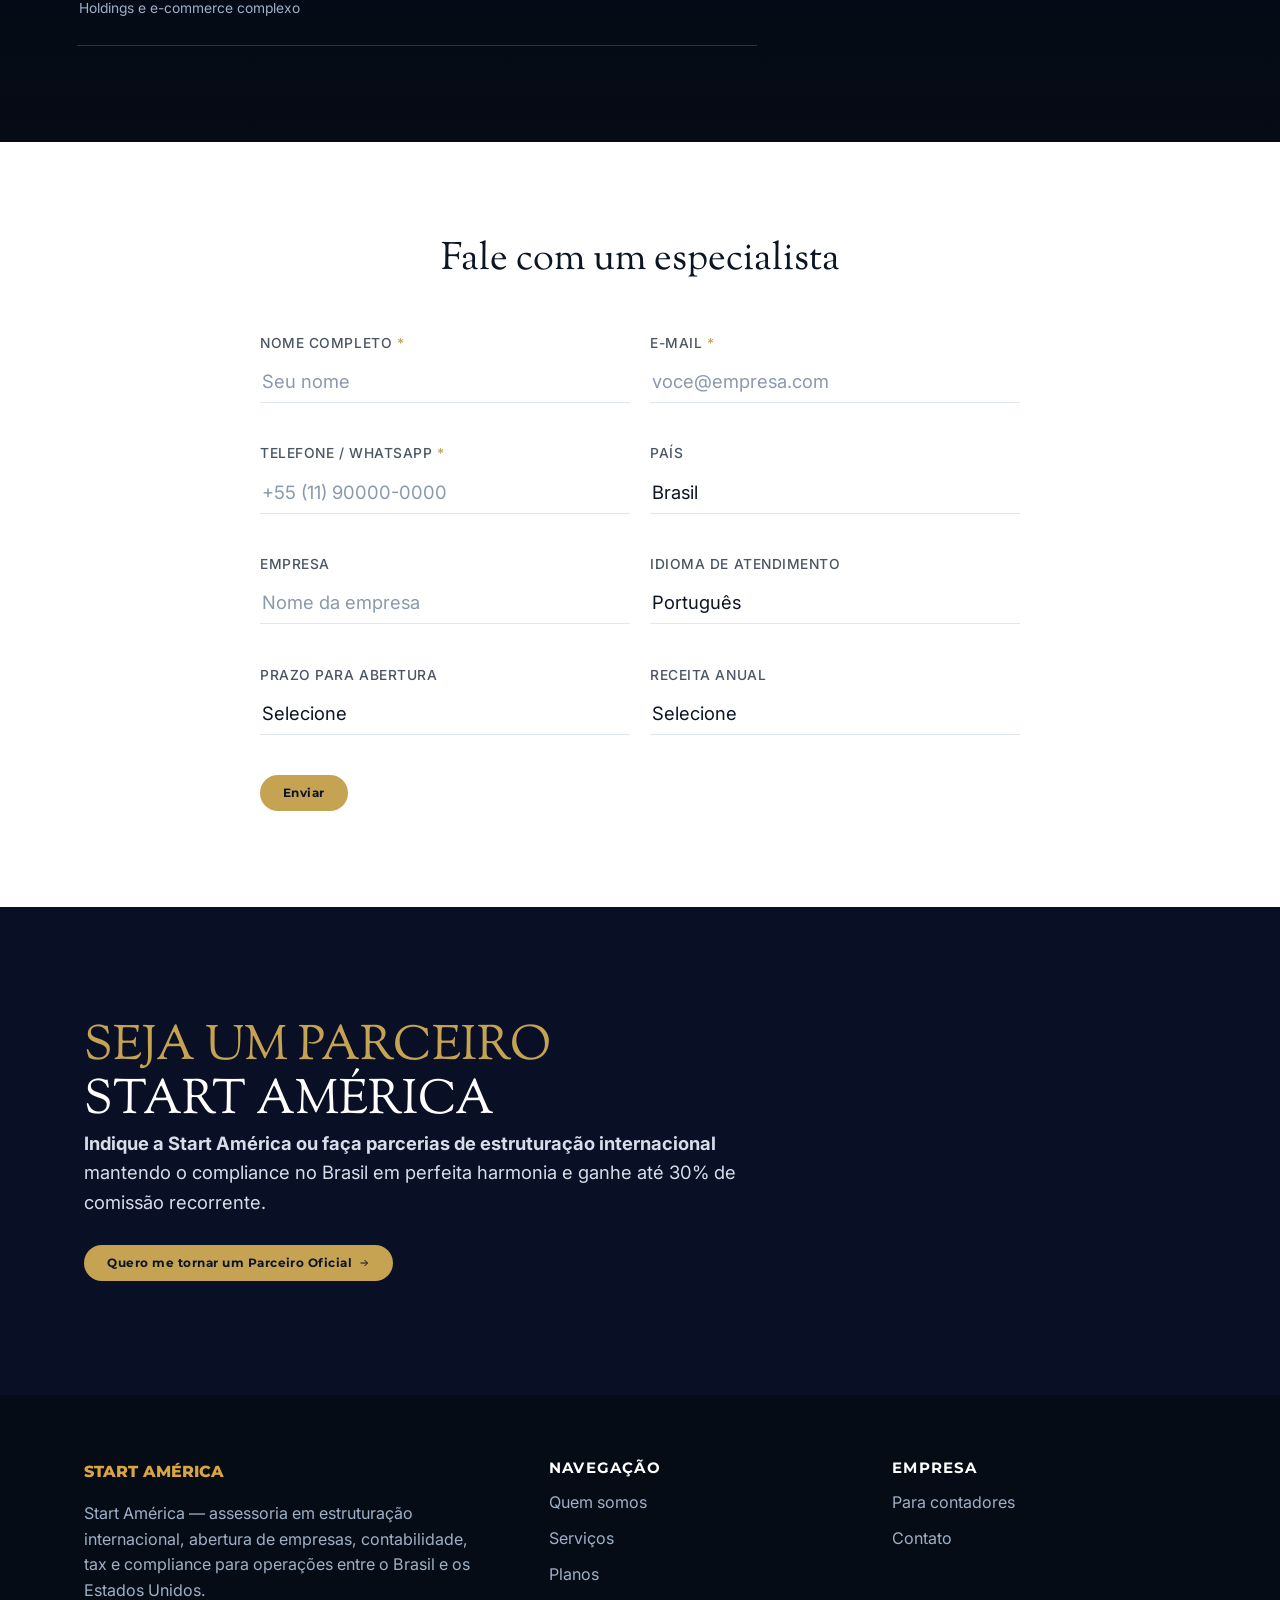
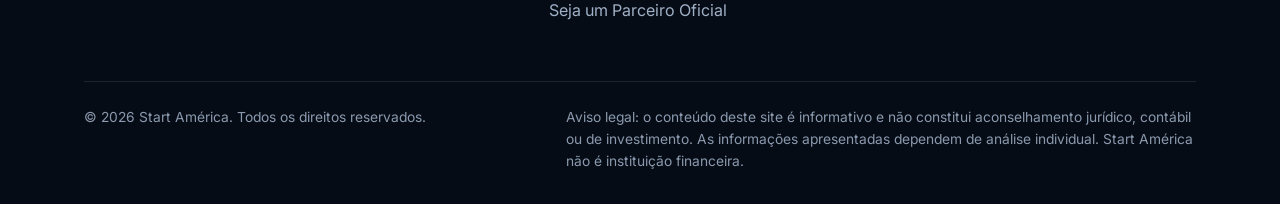
==== commit 760982fe: "Aumenta padding interno e fonte dos botoes (desktop e mobile) - .btn: padding 7px 16px -> 11px 22px," ====
--- a/index.html
+++ b/index.html
@@ -19,7 +19,7 @@
   <link rel="preconnect" href="https://fonts.gstatic.com" crossorigin />
   <link href="https://fonts.googleapis.com/css2?family=Montserrat:wght@500;600;700;800&family=Inter:wght@400;500;600;700&family=Geist:wght@400;500&family=Sorts+Mill+Goudy:ital@0;1&display=swap" rel="stylesheet" />
 
-  <link rel="stylesheet" href="assets/css/styles.css?v=20260930e" />
+  <link rel="stylesheet" href="assets/css/styles.css?v=20260930h" />
 </head>
 <body>
   <a class="skip-link" href="#conteudo">Pular para o conteúdo</a>
@@ -618,12 +618,12 @@
     </div>
   </div>
 
-  <script src="assets/js/i18n.js?v=20260930e" defer></script>
-  <script src="assets/js/main.js?v=20260930e" defer></script>
-  <script src="assets/js/button-glow.js?v=20260930e" defer></script>
+  <script src="assets/js/i18n.js?v=20260930h" defer></script>
+  <script src="assets/js/main.js?v=20260930h" defer></script>
+  <script src="assets/js/button-glow.js?v=20260930h" defer></script>
   <script type="module">
-    import { initGlobe } from './assets/js/globe.js?v=20260930e';
-    import { initFlatMap } from './assets/js/office-map.js?v=20260930e';
+    import { initGlobe } from './assets/js/globe.js?v=20260930h';
+    import { initFlatMap } from './assets/js/office-map.js?v=20260930h';
 
     var heroGlobeEl = document.getElementById('hero-globe');
     if (heroGlobeEl) {
--- a/assets/css/styles.css
+++ b/assets/css/styles.css
@@ -269,15 +269,15 @@
   align-items: center;
   justify-content: center;
   gap: 6px;
-  min-height: 28px;
-  padding: 7px 16px;
+  min-height: 36px;
+  padding: 11px 22px;
   border: 1px solid transparent;
   border-radius: var(--radius-pill);
   background: var(--btn-bg);
   color: var(--btn-fg);
   font-family: var(--font-display);
   font-weight: 700;
-  font-size: 10.4px;
+  font-size: 12px;
   line-height: 1;
   letter-spacing: 0.04em;
   transition: transform var(--transition), box-shadow var(--transition), background var(--transition);
@@ -322,7 +322,7 @@
   position: absolute;
   left: 50%; top: 50%;
   width: 66%;
-  height: 68px;
+  height: 88px;
   transform: translate(-50%, -50%);
   border-radius: var(--radius-pill);
   background: radial-gradient(circle, rgba(var(--gold-rgb), 0.6) 0%, transparent 72%);
@@ -336,7 +336,7 @@
   position: absolute;
   left: 50%; top: 50%;
   width: calc(100% + 14px);
-  height: 42px;
+  height: 50px;
   transform: translate(-50%, -50%);
   border-radius: var(--radius-pill);
   opacity: 0;
@@ -1261,7 +1261,11 @@
 }
 /* Visual "tile" + corpo claro (ver bloco 9b); aqui só o que é específico do nível. */
 /* CTA dentro do próprio card — some no desktop (usa-se a .tier-cta-row alinhada por baixo do grid) */
-.tier__cta { display: none; width: 100%; margin-top: 16px; }
+.tier__cta { display: none; width: 100%; }
+/* margem no wrapper (.btn-glow), nao no .btn — mesmo motivo do banner
+   de parceiros: margem direto no .btn infla a altura do wrapper inline-
+   block e descentraliza o brilho. */
+.btn-glow:has(.tier__cta) { margin-top: 16px; }
 
 .tier-cta-row {
   display: grid;
@@ -1992,7 +1996,10 @@
   .hero__cta .btn { width: 100%; }
 
   /* botões longos podem quebrar linha no mobile */
-  .btn { white-space: normal; min-height: 42px; font-size: 11.5px; padding: 10px 18px; }
+  .btn { white-space: normal; min-height: 46px; font-size: 12.5px; padding: 13px 24px; }
+  /* brilho recalibrado para a altura maior do botão no mobile (46px) */
+  .btn-glow__ring { height: 60px; }
+  .btn-glow__core { height: 112px; }
   .section-cta .btn,
   .tier-cta-row .btn,
   .partner-banner__body .btn { width: 100%; }
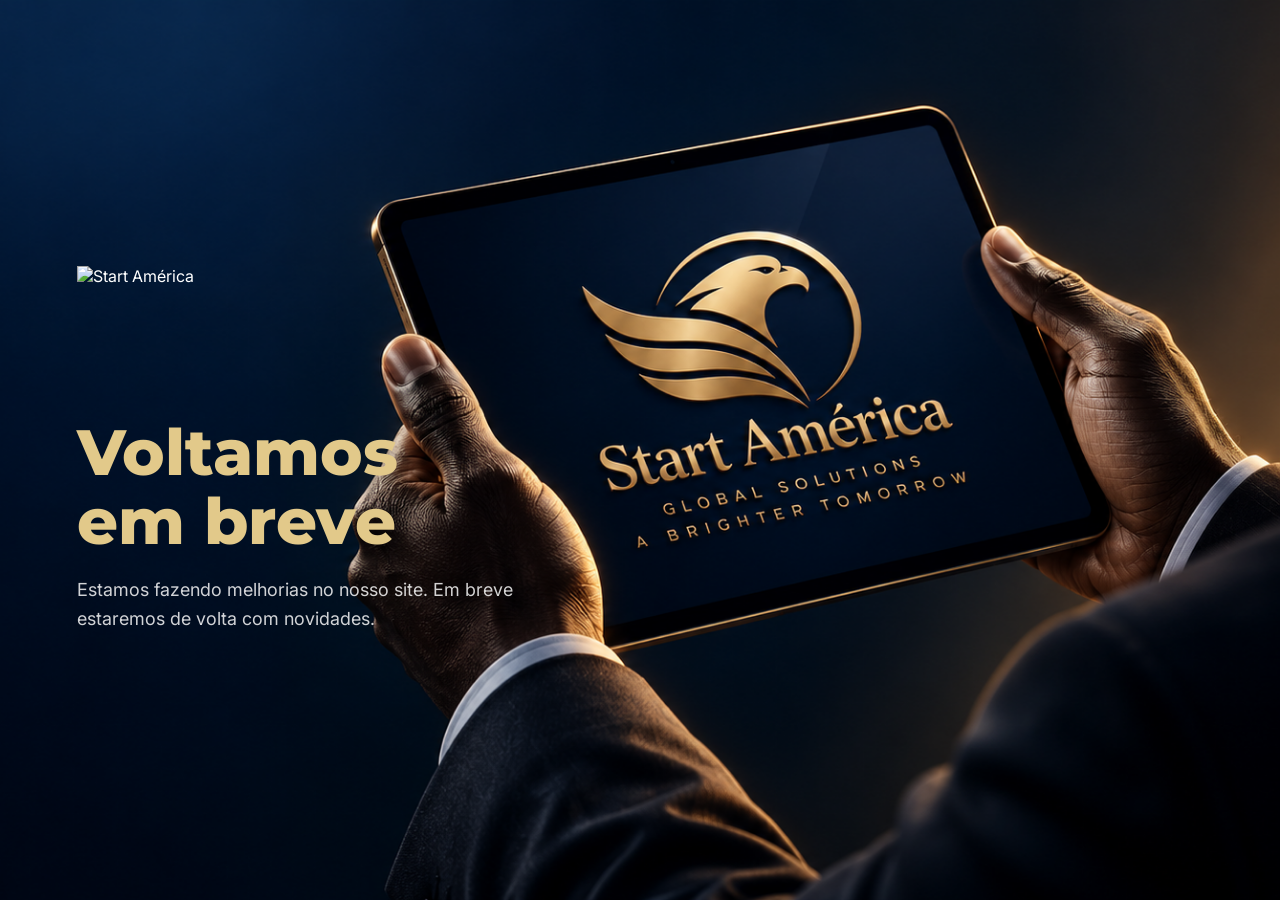
==== commit 1bc7243f: "Coloca site em modo manutencao (Voltamos em breve); versao completa preservada na tag site-completo-" ====
--- a/index.html
+++ b/index.html
@@ -1,658 +1,39 @@
 <!DOCTYPE html>
 <html lang="pt-BR">
 <head>
-  <meta charset="UTF-8" />
-  <link rel="icon" type="image/png" href="assets/img/LOGO-ICON-FAV-ICON.png" />
-  <link rel="apple-touch-icon" href="assets/img/LOGO-ICON-FAV-ICON.png" />
-  <meta name="viewport" content="width=device-width, initial-scale=1, viewport-fit=cover" />
-  <title>Start América — Abra sua empresa nos Estados Unidos</title>
-  <meta name="description" content="Abertura de LLC e Corporation, contabilidade, Tax e compliance para brasileiros que abrem empresa nos Estados Unidos. Estratégia tributária internacional com quem entende os dois lados." />
-  <meta name="theme-color" content="#0A192F" />
-
-  <!-- Open Graph (imagem de exemplo — substituir) -->
-  <meta property="og:title" content="Start América — Abertura de Empresa nos Estados Unidos" />
-  <meta property="og:description" content="Estratégia tributária internacional, abertura de LLC/Corp, contabilidade e compliance." />
-  <meta property="og:image" content="https://exemplo.startamerica.com/assets/img/og-cover.jpg" />
-  <meta property="og:type" content="website" />
-
-  <link rel="preconnect" href="https://fonts.googleapis.com" />
-  <link rel="preconnect" href="https://fonts.gstatic.com" crossorigin />
-  <link href="https://fonts.googleapis.com/css2?family=Montserrat:wght@500;600;700;800&family=Inter:wght@400;500;600;700&family=Geist:wght@400;500&family=Sorts+Mill+Goudy:ital@0;1&display=swap" rel="stylesheet" />
-
-  <link rel="stylesheet" href="assets/css/styles.css?v=20260930h" />
+<meta charset="UTF-8" />
+<meta name="viewport" content="width=device-width, initial-scale=1" />
+<meta name="robots" content="noindex" />
+<title>Voltamos em breve — Start América</title>
+<link rel="icon" type="image/png" href="assets/img/LOGO-ICON-FAV-ICON.png" />
+<link rel="preconnect" href="https://fonts.googleapis.com" />
+<link rel="preconnect" href="https://fonts.gstatic.com" crossorigin />
+<link href="https://fonts.googleapis.com/css2?family=Montserrat:wght@700;800&family=Inter:wght@400;500&display=swap" rel="stylesheet" />
+<style>
+  *{box-sizing:border-box;margin:0}
+  html,body{height:100%}
+  body{
+    font-family:Inter,system-ui,sans-serif;color:#fff;background:#060C16;
+    min-height:100vh;display:flex;align-items:center;
+    background-image:url("assets/img/planos-bg.png");
+    background-size:cover;background-position:right center;background-repeat:no-repeat;
+  }
+  main{width:100%;padding:48px clamp(24px,6vw,96px);max-width:min(100%,720px)}
+  img{display:block;width:150px;height:auto;margin-bottom:40px}
+  h1{font-family:Montserrat,sans-serif;font-weight:800;font-size:clamp(34px,5.5vw,64px);line-height:1.08;color:#E2C98A;text-wrap:balance}
+  p{margin-top:20px;font-size:clamp(15px,1.6vw,18px);line-height:1.6;color:rgba(255,255,255,.82);max-width:46ch}
+  @media (max-width:767px){
+    body{background-position:70% center}
+    body::before{content:"";position:fixed;inset:0;background:linear-gradient(90deg,rgba(6,12,22,.85),rgba(6,12,22,.45));z-index:0}
+    main{position:relative;z-index:1}
+  }
+</style>
 </head>
 <body>
-  <a class="skip-link" href="#conteudo">Pular para o conteúdo</a>
-
-  <!-- ============ 1. HEADER ============ -->
-  <header class="site-header site-header--overlay">
-    <div class="container container--wide site-header__inner">
-      <a href="index.html" class="brand" aria-label="Start América — página inicial">
-        <img src="assets/img/logo-start-america-dourada.png" alt="Start América"
-             width="120" height="90"
-             onerror="this.replaceWith(Object.assign(document.createElement('span'),{textContent:'START AMÉRICA',style:'font-family:Montserrat,sans-serif;font-weight:800;color:#D9A441;letter-spacing:.02em'}))" />
-      </a>
-
-      <nav class="primary-nav" id="primary-nav" aria-label="Navegação principal">
-        <ul>
-          <li><a href="#quem-somos" data-i18n="nav.about">Quem somos</a></li>
-          <li><a href="#servicos" data-i18n="nav.services">Serviços</a></li>
-          <li><a href="#planos" data-i18n="nav.plans">Planos</a></li>
-          <li><a href="seja-parceiro.html" data-i18n="nav.partner">Seja um Parceiro Oficial</a></li>
-        </ul>
-        <div class="mobile-actions">
-          <label class="sr-only" for="lang-mobile">Idioma</label>
-          <select class="lang-select" id="lang-mobile" data-lang-select>
-            <option value="pt" selected>PT</option>
-            <option value="en">EN</option>
-            <option value="es">ES</option>
-          </select>
-          <a class="btn btn--ghost" href="login.html">Login</a>
-          <a class="btn btn--gold" href="#contato">Falar com especialista</a>
-        </div>
-      </nav>
-
-      <div class="header-actions">
-        <label class="sr-only" for="lang-desktop">Idioma</label>
-        <select class="lang-select" id="lang-desktop" data-lang-select>
-          <option value="pt" selected>PT</option>
-          <option value="en">EN</option>
-          <option value="es">ES</option>
-        </select>
-        <a class="login" href="login.html">Login</a>
-        <a class="btn btn--gold" href="#contato">Falar com especialista</a>
-      </div>
-
-      <button class="nav-toggle" type="button" aria-expanded="false" aria-controls="primary-nav" aria-label="Abrir menu">
-        <span></span>
-      </button>
-    </div>
-  </header>
-
-  <main id="conteudo">
-
-    <!-- ============ 2. HERO ============ -->
-    <section class="photo-section hero">
-      <!-- Imagem de fundo — céu estrelado -->
-      <img class="photo-section__bg" onerror="this.remove()" src="assets/img/hero-space-bg.png"
-           alt="" aria-hidden="true" width="1680" height="990" fetchpriority="high" />
-      <div class="photo-section__overlay"></div>
-
-      <div class="hero__globe" id="hero-globe" aria-hidden="true"></div>
-
-      <div class="container container--wide">
-        <div class="hero__grid">
-          <div class="hero__copy">
-            <h1 class="hero__title">
-              Abra sua empresa nos Estados Unidos
-              <span class="text-gold">com Especialistas.</span>
-            </h1>
-            <p class="hero__text">
-              Abertura de LLC, Corporation, contabilidade, Tax e Compliance.
-              Estrutura completa especializada de ponta a ponta.
-            </p>
-            <div class="hero__cta">
-              <a class="btn btn--gold" href="#contato">
-                Falar com um especialista
-                <svg class="btn__icon" viewBox="0 0 24 24" fill="none" stroke="currentColor" stroke-width="2" aria-hidden="true"><path d="M5 12h14M13 6l6 6-6 6"/></svg>
-              </a>
-            </div>
-          </div>
-        </div>
-      </div>
-    </section>
-
-    <!-- Transição em blur entre o hero e a primeira seção -->
-    <!-- ============ 2b. O QUE FAZEMOS POR VOCÊ (pilha com paralaxe) ============ -->
-    <section class="section bg-white" id="servicos">
-      <div class="container">
-        <div class="section__head section__head--center reveal">
-          <span class="eyebrow eyebrow--pill">O que fazemos por você</span>
-          <h2 class="h2">Da abertura à operacionalização completa</h2>
-        </div>
-      </div>
-    </section>
-
-    <div class="stack" data-stack>
-      <div class="stack__panel stack__panel--dark-text stack__panel--left" style="background-image:url('assets/img/servicos-bg-01.png?v=2')">
-        <div class="stack__inner reveal">
-          <span class="stack__num">01</span>
-          <span class="tag">Abertura e Estruturação</span>
-          <h3 class="stack__title">Abertura de Empresa</h3>
-          <p class="stack__text">
-            Abertura de empresa, endereço virtual, abertura de conta bancaria nas
-            principais instituições financeiras, sem burocracia e de forma remota.
-          </p>
-        </div>
-      </div>
-
-      <div class="stack__panel stack__panel--light-text stack__panel--right" style="background-image:url('assets/img/servicos-bg-02.png?v=2')">
-        <div class="stack__inner reveal">
-          <span class="stack__num">02</span>
-          <span class="tag">Gestão Contábil e Compliance</span>
-          <h3 class="stack__title">Sua empresa em dia, sem surpresas.</h3>
-          <p class="stack__text">
-            Contabilidade recorrente e conformidade fiscal (Tax Compliance). Incluímos a
-            gestão de declarações essenciais, como a Declaração de Transações Financeiras
-            (Formulário 5472) e a Declaração de Imposto Corporativo (Formulário 1120).
-          </p>
-        </div>
-      </div>
-
-      <div class="stack__panel stack__panel--dark-text stack__panel--left" style="background-image:url('assets/img/servicos-bg-03.png')">
-        <div class="stack__inner reveal">
-          <span class="stack__num">03</span>
-          <span class="tag">Suporte especializado</span>
-          <h3 class="stack__title">Suporte compatível com a sua rotina</h3>
-          <p class="stack__text">
-            Atendimento humanizado em português, espanhol e inglês. Na Start você conta
-            com uma assessoria completa. Cuidamos de tudo pra você.
-          </p>
-        </div>
-      </div>
-    </div>
-
-    <section class="section bg-white" id="servicos-cta">
-      <div class="container">
-        <div class="section-cta" style="margin-top:0">
-          <a class="btn btn--gold" href="#contato">
-            Falar com especialista
-            <svg class="btn__icon" viewBox="0 0 24 24" fill="none" stroke="currentColor" stroke-width="2" aria-hidden="true"><path d="M5 12h14M13 6l6 6-6 6"/></svg>
-          </a>
-        </div>
-      </div>
-    </section>
-
-    <!-- ============ 3. ESCRITÓRIO NOS ESTADOS UNIDOS ============ -->
-    <section class="section bg-navy-deep" id="quem-somos">
-      <div class="container">
-        <div class="section__head section__head--center reveal">
-          <span class="eyebrow eyebrow--pill">Onde estamos</span>
-          <h2 class="h2">Escritório nos Estados Unidos</h2>
-          <p class="lead">
-            Presença física em Orlando, na Flórida, e em São Paulo (sem fuso incompatível,
-            sem intermediário).
-          </p>
-        </div>
-
-        <div class="office-flatmap reveal" id="office-flatmap" aria-label="Mapa-múndi com a localização de Orlando e São Paulo"></div>
-        <ul class="office-map__legend">
-          <li><span class="office-map__dot office-map__dot--us"></span>Orlando, Estados Unidos</li>
-          <li><span class="office-map__dot office-map__dot--br"></span>São Paulo, Brasil</li>
-        </ul>
-      </div>
-
-      <!-- Fora do .container: fotos fixas, uma linha, de ponta a ponta da tela -->
-      <ul class="location-strip reveal">
-        <li><img src="assets/img/card-1.png" alt="Sala de reunião com vista panorâmica da cidade" width="600" height="450" loading="lazy" /></li>
-        <li><img src="assets/img/sobre-card-2.jpg" alt="Átrio interno de um centro empresarial moderno" width="600" height="450" loading="lazy" /></li>
-        <li><img src="assets/img/sobre-card-3.jpg" alt="Fachada de complexo de escritórios internacional ao entardecer" width="600" height="450" loading="lazy" /></li>
-        <li><img src="assets/img/landmark-center-patio.jpg" alt="Pátio externo do complexo com áreas de convivência" width="600" height="450" loading="lazy" /></li>
-        <li><img src="assets/img/landmark-center-fachada.jpg" alt="Fachada de vidro do edifício com jardim ao entardecer" width="600" height="450" loading="lazy" /></li>
-        <li><img src="assets/img/landmark-center-lago.jpg" alt="Torres gêmeas do complexo refletidas no lago" width="600" height="450" loading="lazy" /></li>
-      </ul>
-
-      <div class="container">
-        <div class="section-cta">
-          <a class="btn btn--gold" href="https://www.highwoods.com/find-your-space/detail/landmark-center-two" target="_blank" rel="noopener">
-            Conheça onde estamos
-            <svg class="btn__icon" viewBox="0 0 24 24" fill="none" stroke="currentColor" stroke-width="2" aria-hidden="true"><path d="M5 12h14M13 6l6 6-6 6"/></svg>
-          </a>
-        </div>
-      </div>
-    </section>
-
-    <!-- ============ 5. URGÊNCIA E COMPARAÇÃO ============ -->
-    <section class="section bg-white" id="urgencia">
-      <div class="container">
-        <div class="section__head section__head--center reveal">
-          <h2 class="h2">Empresário brasileiro está perdendo lucro em várias frentes</h2>
-          <p class="lead">
-            Tributação na fonte, reforma tributária, split payment, insegurança jurídica e
-            margem apertada. Veja quanto isso pesa no seu caso.
-          </p>
-        </div>
-
-        <div class="faq faq--plus" data-faq>
-          <div class="faq__item">
-            <h3><button class="faq__trigger" type="button" aria-expanded="false" aria-controls="urg-p1" id="urg-t1">
-              <span>Tributação sobre a Renda <em>IRRF 10%</em></span>
-              <span class="faq__plus" aria-hidden="true"></span>
-            </button></h3>
-            <div class="faq__panel" id="urg-p1" role="region" aria-labelledby="urg-t1" hidden>
-              <p>Arrecadação pesada sobre lucros que poderiam ser reinvestidos sem imposto retido.</p>
-            </div>
-          </div>
-          <div class="faq__item">
-            <h3><button class="faq__trigger" type="button" aria-expanded="false" aria-controls="urg-p2" id="urg-t2">
-              <span>CBS + IBS <em>Reforma tributária</em></span>
-              <span class="faq__plus" aria-hidden="true"></span>
-            </button></h3>
-            <div class="faq__panel" id="urg-p2" role="region" aria-labelledby="urg-t2" hidden>
-              <p>Transição tributária nacional que trará carga estimada em até 30% em serviços.</p>
-            </div>
-          </div>
-          <div class="faq__item">
-            <h3><button class="faq__trigger" type="button" aria-expanded="false" aria-controls="urg-p3" id="urg-t3">
-              <span>Split Payment <em>Fluxo de caixa</em></span>
-              <span class="faq__plus" aria-hidden="true"></span>
-            </button></h3>
-            <div class="faq__panel" id="urg-p3" role="region" aria-labelledby="urg-t3" hidden>
-              <p>Retenção imediata nas transações comerciais que drena o fluxo de caixa.</p>
-            </div>
-          </div>
-          <div class="faq__item">
-            <h3><button class="faq__trigger" type="button" aria-expanded="false" aria-controls="urg-p4" id="urg-t4">
-              <span>Insegurança Jurídica <em>Compliance</em></span>
-              <span class="faq__plus" aria-hidden="true"></span>
-            </button></h3>
-            <div class="faq__panel" id="urg-p4" role="region" aria-labelledby="urg-t4" hidden>
-              <p>Súbitas alterações em regras de incentivos locais gerando alta vulnerabilidade.</p>
-            </div>
-          </div>
-          <div class="faq__item">
-            <h3><button class="faq__trigger" type="button" aria-expanded="false" aria-controls="urg-p5" id="urg-t5">
-              <span>Margem Comprimida <em>Financeiro</em></span>
-              <span class="faq__plus" aria-hidden="true"></span>
-            </button></h3>
-            <div class="faq__panel" id="urg-p5" role="region" aria-labelledby="urg-t5" hidden>
-              <p>Aumento dos custos operacionais no Brasil sem repasse viável aos clientes finais.</p>
-            </div>
-          </div>
-        </div>
-
-        <div class="tax-calc reveal" id="calculadora">
-          <div class="tax-calc__intro">
-            <span class="eyebrow eyebrow--pill">Faça um Pré-Diagnóstico</span>
-            <h3 class="h3">Calculadora de Impacto Tributário</h3>
-            <p class="lead">
-              Simule, em poucos segundos, o impacto financeiro da Reforma Tributária sobre
-              a sua empresa e entenda quanto você pode ganhar ou perder com decisões erradas
-              de regime e enquadramento.
-            </p>
-            <p class="tax-calc__note">
-              A estimativa considera faturamento, segmento e regime tributário, com base em
-              faixas de mercado. Use como direção inicial — e valide com um especialista
-              antes de decidir.
-            </p>
-          </div>
-
-          <div class="tax-calc__card" data-tax-calc>
-            <div class="tax-calc__form" data-tax-calc-form>
-              <div class="tax-calc__field">
-                <span class="tax-calc__label">Regime Tributário</span>
-                <div class="tax-calc__toggle" role="group" aria-label="Regime tributário">
-                  <button type="button" class="tax-calc__toggle-btn is-active" data-regime="real">Lucro Real</button>
-                  <button type="button" class="tax-calc__toggle-btn" data-regime="presumido">Lucro Presumido</button>
-                  <button type="button" class="tax-calc__toggle-btn" data-regime="simples">Simples Nacional</button>
-                </div>
-              </div>
-
-              <div class="tax-calc__field">
-                <label class="tax-calc__label" for="tc-segmento">Segmento da Empresa</label>
-                <select id="tc-segmento" data-segmento>
-                  <option value="industria" selected>Indústria</option>
-                  <option value="comercio">Comércio</option>
-                  <option value="servicos">Serviços</option>
-                  <option value="tecnologia">Tecnologia / SaaS</option>
-                </select>
-                <span class="tax-calc__hint">Escolha o segmento para uma estimativa mais fiel.</span>
-              </div>
-
-              <div class="tax-calc__field">
-                <span class="tax-calc__label">Faturamento Anual</span>
-                <input type="range" id="tc-faturamento" min="500000" max="100000000" step="500000" value="5000000" data-faturamento aria-describedby="tc-faturamento-out" />
-                <p class="tax-calc__value" id="tc-faturamento-out">R$ <strong data-faturamento-out>5.000.000</strong> <span>(aprox.)</span></p>
-              </div>
-
-              <button type="button" class="btn btn--gold btn--block" data-tax-calc-submit>Estimar Impacto</button>
-            </div>
-
-            <div class="tax-calc__result" data-tax-calc-result hidden>
-              <div class="tax-calc__result-header">
-                <span class="tax-calc__result-tag">Faturamento anual no BR</span>
-                <p class="tax-calc__result-amount" data-result-faturamento>R$ 0,00</p>
-              </div>
-
-              <div class="tax-calc__gauges">
-                <div class="tax-calc__gauge">
-                  <div class="tax-calc__gauge-row">
-                    <span>Carga tributária BR</span>
-                    <span class="tax-calc__gauge-value" data-gauge-br-value>0%</span>
-                  </div>
-                  <div class="tax-calc__gauge-bar"><span class="tax-calc__gauge-fill tax-calc__gauge-fill--br" data-gauge-br-fill></span></div>
-                  <p class="tax-calc__gauge-breakdown" data-gauge-br-breakdown></p>
-                </div>
-              </div>
-
-              <div class="tax-calc__savings">
-                <span>Economia anual estimada</span>
-                <strong data-result-savings>+ US$ 0</strong>
-              </div>
-
-              <p class="tax-calc__result-note">
-                Estimativa indicativa. Valide com análise técnica de IBS, CBS, créditos e split payment.
-              </p>
-              <button type="button" class="btn btn--ghost btn--block" data-tax-calc-email>Quero receber o resultado por e-mail</button>
-              <button type="button" class="tax-calc__reset" data-tax-calc-reset>
-                <svg viewBox="0 0 24 24" fill="none" stroke="currentColor" stroke-width="2" aria-hidden="true"><path d="M3 12a9 9 0 1 1 2.64 6.36M3 12v6h6"/></svg>
-                Fazer nova simulação
-              </button>
-            </div>
-          </div>
-
-          <p class="tax-calc__sources">
-            Fontes dos dados: Receita Federal do Brasil, Impostômetro (IBPT) e legislação da
-            Reforma Tributária (EC 132/2023 e leis complementares regulamentadoras).
-          </p>
-        </div>
-      </div>
-    </section>
-
-    <!-- ============ 8. PLANOS ============ -->
-    <section class="planos-hero" id="planos" style="background-image:url('assets/img/planos-bg.png')">
-      <div class="container-fluid">
-        <div class="section__head reveal">
-          <h2 class="h2">Um plano para cada momento<br>da sua operação nos Estados Unidos</h2>
-          <p class="lead" style="color:#c8d2e2">Passe o mouse em cada plano para ver os benefícios.</p>
-        </div>
-
-        <div class="planos-list reveal" data-hover-list>
-          <div class="planos-item" tabindex="0">
-            <div class="planos-item__head">
-              <span class="planos-item__name">Essencial</span>
-              <span class="planos-item__sub">Para liberais e freelancers exportando serviços</span>
-            </div>
-            <div class="planos-item__panel"><div>
-              <p class="planos-item__intro">Conheça os benefícios do Essencial:</p>
-              <ul class="tile-list">
-                <li><span class="tile-list__check"><svg viewBox="0 0 24 24" fill="none" stroke="currentColor" stroke-width="3" aria-hidden="true"><path d="M20 6L9 17l-5-5"/></svg></span> Abertura inclusa no anual</li>
-                <li><span class="tile-list__check"><svg viewBox="0 0 24 24" fill="none" stroke="currentColor" stroke-width="3" aria-hidden="true"><path d="M20 6L9 17l-5-5"/></svg></span> Contabilidade e obrigações do ano</li>
-                <li><span class="tile-list__check"><svg viewBox="0 0 24 24" fill="none" stroke="currentColor" stroke-width="3" aria-hidden="true"><path d="M20 6L9 17l-5-5"/></svg></span> Endereço fiscal e portal</li>
-              </ul>
-              <a class="btn btn--gold" href="#contato">Falar com especialista
-                <svg class="btn__icon" viewBox="0 0 24 24" fill="none" stroke="currentColor" stroke-width="2" aria-hidden="true"><path d="M5 12h14M13 6l6 6-6 6"/></svg>
-              </a>
-            </div></div>
-          </div>
-
-          <div class="planos-item" tabindex="0">
-            <div class="planos-item__head">
-              <span class="planos-item__name">Profissional</span>
-              <span class="planos-item__sub">Suporte dedicado de alto nível</span>
-            </div>
-            <div class="planos-item__panel"><div>
-              <p class="planos-item__intro">Tudo do Essencial e mais:</p>
-              <ul class="tile-list">
-                <li><span class="tile-list__check"><svg viewBox="0 0 24 24" fill="none" stroke="currentColor" stroke-width="3" aria-hidden="true"><path d="M20 6L9 17l-5-5"/></svg></span> Bookkeeping mensal e sales tax</li>
-                <li><span class="tile-list__check"><svg viewBox="0 0 24 24" fill="none" stroke="currentColor" stroke-width="3" aria-hidden="true"><path d="M20 6L9 17l-5-5"/></svg></span> Especialista dedicado</li>
-              </ul>
-              <a class="btn btn--gold" href="#contato">Falar com especialista
-                <svg class="btn__icon" viewBox="0 0 24 24" fill="none" stroke="currentColor" stroke-width="2" aria-hidden="true"><path d="M5 12h14M13 6l6 6-6 6"/></svg>
-              </a>
-            </div></div>
-          </div>
-
-          <div class="planos-item planos-item--featured" tabindex="0">
-            <div class="planos-item__head">
-              <span class="planos-item__name">Prime <em class="planos-item__badge">Recomendado</em></span>
-              <span class="planos-item__sub">Faturamento estruturado, múltiplos sócios</span>
-            </div>
-            <div class="planos-item__panel"><div>
-              <p class="planos-item__intro">Tudo do Profissional e mais:</p>
-              <ul class="tile-list">
-                <li><span class="tile-list__check"><svg viewBox="0 0 24 24" fill="none" stroke="currentColor" stroke-width="3" aria-hidden="true"><path d="M20 6L9 17l-5-5"/></svg></span> Estratégia tributária trimestral</li>
-                <li><span class="tile-list__check"><svg viewBox="0 0 24 24" fill="none" stroke="currentColor" stroke-width="3" aria-hidden="true"><path d="M20 6L9 17l-5-5"/></svg></span> Dolarização e retiradas</li>
-              </ul>
-              <a class="btn btn--gold" href="#contato">Falar com especialista
-                <svg class="btn__icon" viewBox="0 0 24 24" fill="none" stroke="currentColor" stroke-width="2" aria-hidden="true"><path d="M5 12h14M13 6l6 6-6 6"/></svg>
-              </a>
-            </div></div>
-          </div>
-
-          <div class="planos-item" tabindex="0">
-            <div class="planos-item__head">
-              <span class="planos-item__name">Corporate</span>
-              <span class="planos-item__sub">Holdings e e-commerce complexo</span>
-            </div>
-            <div class="planos-item__panel"><div>
-              <p class="planos-item__intro">Solução sob medida com:</p>
-              <ul class="tile-list">
-                <li><span class="tile-list__check"><svg viewBox="0 0 24 24" fill="none" stroke="currentColor" stroke-width="3" aria-hidden="true"><path d="M20 6L9 17l-5-5"/></svg></span> Múltiplas empresas</li>
-                <li><span class="tile-list__check"><svg viewBox="0 0 24 24" fill="none" stroke="currentColor" stroke-width="3" aria-hidden="true"><path d="M20 6L9 17l-5-5"/></svg></span> Folha e consolidação</li>
-                <li><span class="tile-list__check"><svg viewBox="0 0 24 24" fill="none" stroke="currentColor" stroke-width="3" aria-hidden="true"><path d="M20 6L9 17l-5-5"/></svg></span> Suporte a auditoria</li>
-              </ul>
-              <a class="btn btn--gold" href="#contato">Falar com especialista
-                <svg class="btn__icon" viewBox="0 0 24 24" fill="none" stroke="currentColor" stroke-width="2" aria-hidden="true"><path d="M5 12h14M13 6l6 6-6 6"/></svg>
-              </a>
-            </div></div>
-          </div>
-        </div>
-      </div>
-    </section>
-
-    <!-- ============ 9b. FORMULÁRIO DE CONTATO ============ -->
-    <section class="section bg-white" id="contato">
-      <div class="container">
-        <div class="form-card form-card--minimal">
-          <h2 class="h2">Fale com um especialista</h2>
-          <form class="form-grid" id="contact-form" novalidate action="#" method="post">
-            <div class="field">
-              <label for="f-nome">Nome completo <span class="req" aria-hidden="true">*</span></label>
-              <input type="text" id="f-nome" name="nome" autocomplete="name" required placeholder="Seu nome" />
-              <span class="error-text" data-error-for="f-nome"></span>
-            </div>
-            <div class="field">
-              <label for="f-email">E-mail <span class="req" aria-hidden="true">*</span></label>
-              <input type="email" id="f-email" name="email" autocomplete="email" inputmode="email" required placeholder="voce@empresa.com" />
-              <span class="error-text" data-error-for="f-email"></span>
-            </div>
-            <div class="field">
-              <label for="f-telefone">Telefone / WhatsApp <span class="req" aria-hidden="true">*</span></label>
-              <input type="tel" id="f-telefone" name="telefone" autocomplete="tel" inputmode="tel" required placeholder="+55 (11) 90000-0000" />
-              <span class="error-text" data-error-for="f-telefone"></span>
-            </div>
-            <div class="field">
-              <label for="f-pais">País</label>
-              <select id="f-pais" name="pais" autocomplete="country-name">
-                <option value="BR" selected>Brasil</option>
-                <option value="US">Estados Unidos</option>
-                <option value="PT">Portugal</option>
-                <option value="other">Outro</option>
-              </select>
-              <span class="error-text" data-error-for="f-pais"></span>
-            </div>
-            <div class="field">
-              <label for="f-empresa">Empresa</label>
-              <input type="text" id="f-empresa" name="empresa" autocomplete="organization" placeholder="Nome da empresa" />
-              <span class="error-text" data-error-for="f-empresa"></span>
-            </div>
-            <div class="field">
-              <label for="f-idioma">Idioma de atendimento</label>
-              <select id="f-idioma" name="idioma">
-                <option value="pt" selected>Português</option>
-                <option value="es">Espanhol</option>
-                <option value="en">Inglês</option>
-              </select>
-              <span class="error-text" data-error-for="f-idioma"></span>
-            </div>
-            <div class="field">
-              <label for="f-prazo">Prazo para abertura</label>
-              <select id="f-prazo" name="prazo">
-                <option value="" selected>Selecione</option>
-                <option value="imediato">Imediato</option>
-                <option value="30">Em até 30 dias</option>
-                <option value="90">Em até 90 dias</option>
-                <option value="pesquisando">Ainda pesquisando</option>
-              </select>
-              <span class="error-text" data-error-for="f-prazo"></span>
-            </div>
-            <div class="field">
-              <label for="f-receita">Receita anual</label>
-              <select id="f-receita" name="receita">
-                <option value="" selected>Selecione</option>
-                <option value="ate-500k">Até R$ 500 mil</option>
-                <option value="500k-2m">R$ 500 mil – R$ 2 mi</option>
-                <option value="2m-10m">R$ 2 mi – R$ 10 mi</option>
-                <option value="10m+">Acima de R$ 10 mi</option>
-              </select>
-              <span class="error-text" data-error-for="f-receita"></span>
-            </div>
-
-            <div class="form-actions">
-              <button class="btn btn--gold" type="submit" id="contact-submit">
-                <span class="btn__label">Enviar</span>
-              </button>
-              <p class="form-status" id="form-status" role="status" aria-live="polite"></p>
-            </div>
-          </form>
-        </div>
-      </div>
-    </section>
-
-    <!-- ============ 10. PARCEIROS OFICIAIS (banner) ============ -->
-    <section class="photo-section partner-banner" id="parceiros">
-      <img class="photo-section__bg" onerror="this.remove()" src="assets/img/imagem-predio-ofc.jpg" alt="" aria-hidden="true" width="1440" height="440" loading="lazy" />
-      <div class="photo-section__overlay"></div>
-      <div class="container container--wide">
-        <div class="partner-banner__grid">
-          <div class="partner-banner__body reveal">
-            <h2 class="h2 partner-banner__title"><span class="text-gold">Seja um parceiro</span><br>Start América</h2>
-            <p class="lead" style="color:#d7deea">
-              <strong>Indique a Start América ou faça parcerias de estruturação internacional</strong>
-              mantendo o compliance no Brasil em perfeita harmonia e ganhe até 30% de comissão recorrente.
-            </p>
-            <a class="btn btn--gold" href="seja-parceiro.html#parceiro-form">
-              Quero me tornar um Parceiro Oficial
-              <svg class="btn__icon" viewBox="0 0 24 24" fill="none" stroke="currentColor" stroke-width="2" aria-hidden="true"><path d="M5 12h14M13 6l6 6-6 6"/></svg>
-            </a>
-          </div>
-          <div class="partner-banner__seal reveal">
-            <img src="assets/img/accountants-right.png" alt="Selo Parceiro Oficial Start América"
-                 width="280" height="280" />
-          </div>
-        </div>
-      </div>
-    </section>
-
-  </main>
-
-  <!-- ============ FOOTER ============ -->
-  <footer class="site-footer">
-    <div class="container container--wide">
-      <div class="footer-grid">
-        <div class="footer-col">
-          <img class="footer-logo" src="assets/img/logo-start-america-dourada.png" alt="Start América" width="160" height="120"
-               onerror="this.replaceWith(Object.assign(document.createElement('span'),{textContent:'START AMÉRICA',style:'font-family:Montserrat,sans-serif;font-weight:800;color:#D9A441;display:block;margin-bottom:16px'}))" />
-          <p class="footer-legal">
-            Start América — assessoria em estruturação internacional, abertura de empresas,
-            contabilidade, tax e compliance para operações entre o Brasil e os Estados Unidos.
-          </p>
-        </div>
-
-        <div class="footer-col">
-          <button class="footer-col__toggle" type="button" aria-expanded="false">Navegação <svg class="chev" viewBox="0 0 24 24" fill="none" stroke="currentColor" stroke-width="2" aria-hidden="true"><path d="M6 9l6 6 6-6"/></svg></button>
-          <h4>Navegação</h4>
-          <ul>
-            <li><a href="#quem-somos">Quem somos</a></li>
-            <li><a href="#servicos">Serviços</a></li>
-            <li><a href="#planos">Planos</a></li>
-            <li><a href="seja-parceiro.html#parceiro-form">Seja um Parceiro Oficial</a></li>
-          </ul>
-        </div>
-
-        <div class="footer-col">
-          <button class="footer-col__toggle" type="button" aria-expanded="false">Empresa <svg class="chev" viewBox="0 0 24 24" fill="none" stroke="currentColor" stroke-width="2" aria-hidden="true"><path d="M6 9l6 6 6-6"/></svg></button>
-          <h4>Empresa</h4>
-          <ul>
-            <li><a href="seja-parceiro.html#contadores">Para contadores</a></li>
-            <li><a href="#contato">Contato</a></li>
-          </ul>
-        </div>
-
-      </div>
-
-      <div class="footer-bottom">
-        <p>© <span id="year">2026</span> Start América. Todos os direitos reservados.</p>
-        <p class="footer-legal">
-          Aviso legal: o conteúdo deste site é informativo e não constitui aconselhamento
-          jurídico, contábil ou de investimento. As informações apresentadas dependem de
-          análise individual. Start América não é instituição financeira.
-        </p>
-      </div>
-    </div>
-  </footer>
-
-  <!-- WhatsApp flutuante -->
-  <a class="whatsapp-fab" href="https://wa.me/0000000000" target="_blank" rel="noopener" aria-label="Falar pelo WhatsApp">
-    <svg viewBox="0 0 32 32" fill="currentColor" aria-hidden="true"><path d="M16 3C9 3 3.5 8.5 3.5 15.5c0 2.4.7 4.7 1.9 6.7L3 29l7-1.8c1.9 1 4 1.6 6.1 1.6 7 0 12.5-5.5 12.5-12.5S23 3 16 3zm0 22.7c-1.9 0-3.7-.5-5.3-1.5l-.4-.2-4.1 1.1 1.1-4-.3-.4a10 10 0 01-1.6-5.4C5.5 9.9 10.2 5.3 16 5.3s10.5 4.6 10.5 10.2S21.8 25.7 16 25.7zm5.7-7.6c-.3-.2-1.8-.9-2.1-1s-.5-.2-.7.2-.8 1-1 1.2-.4.2-.7.1a8.4 8.4 0 01-2.5-1.5 9.3 9.3 0 01-1.7-2.1c-.2-.3 0-.5.1-.7l.5-.6c.2-.2.2-.3.4-.6s0-.4 0-.6-.7-1.7-1-2.3c-.3-.6-.5-.5-.7-.5h-.6c-.2 0-.6.1-.9.4-.3.4-1.2 1.2-1.2 2.9s1.2 3.4 1.4 3.6c.2.3 2.4 3.7 5.9 5.2.8.4 1.5.6 2 .7.8.3 1.6.2 2.2.1.7-.1 1.8-.7 2.1-1.5.3-.7.3-1.4.2-1.5s-.3-.2-.6-.4z"/></svg>
-  </a>
-
-  <!-- Modal: receber resultado da calculadora por e-mail -->
-  <div class="modal" id="tax-calc-modal" hidden>
-    <div class="modal__overlay" data-modal-close></div>
-    <div class="modal__panel" role="dialog" aria-modal="true" aria-labelledby="tax-calc-modal-title">
-      <button class="modal__close" type="button" aria-label="Fechar" data-modal-close>
-        <svg viewBox="0 0 24 24" fill="none" stroke="currentColor" stroke-width="2" aria-hidden="true"><path d="M6 6l12 12M18 6L6 18"/></svg>
-      </button>
-      <h3 id="tax-calc-modal-title" class="h3">Receba o resultado por e-mail</h3>
-      <p class="lead">Enviaremos a estimativa de impacto tributário calculada para o seu e-mail.</p>
-      <form class="modal__form" id="tax-calc-email-form" novalidate>
-        <div class="field">
-          <label for="tc-email-nome">Nome completo <span class="req" aria-hidden="true">*</span></label>
-          <input type="text" id="tc-email-nome" name="nome" required placeholder="Seu nome" />
-          <span class="error-text" data-error-for="tc-email-nome"></span>
-        </div>
-        <div class="field">
-          <label for="tc-email-email">E-mail <span class="req" aria-hidden="true">*</span></label>
-          <input type="email" id="tc-email-email" name="email" required placeholder="voce@empresa.com" />
-          <span class="error-text" data-error-for="tc-email-email"></span>
-        </div>
-        <div class="form-actions">
-          <button class="btn btn--gold" type="submit" id="tax-calc-email-submit">
-            <span class="btn__label">Receber por e-mail</span>
-          </button>
-          <p class="form-status" id="tc-email-status" role="status" aria-live="polite"></p>
-        </div>
-      </form>
-    </div>
-  </div>
-
-  <script src="assets/js/i18n.js?v=20260930h" defer></script>
-  <script src="assets/js/main.js?v=20260930h" defer></script>
-  <script src="assets/js/button-glow.js?v=20260930h" defer></script>
-  <script type="module">
-    import { initGlobe } from './assets/js/globe.js?v=20260930h';
-    import { initFlatMap } from './assets/js/office-map.js?v=20260930h';
-
-    var heroGlobeEl = document.getElementById('hero-globe');
-    if (heroGlobeEl) {
-      initGlobe(heroGlobeEl, {
-        speed: 1.6,
-        scale: 9,
-        dotColor: '#E2C98A',
-        dotSize: 4,
-        density: 7,
-        initialLatitude: 8,
-        initialLongitude: 60,
-        oceanColor: '#0000',
-        direction: 'left'
-      });
-    }
-
-    var officeFlatMapEl = document.getElementById('office-flatmap');
-    if (officeFlatMapEl) {
-      initFlatMap(officeFlatMapEl, {
-        dotColor: 'rgba(148, 163, 184, 0.55)',
-        dotSize: 1.3,
-        density: 7,
-        markerColor: '#E2C98A',
-        markers: [
-          { lat: 28.5383, lng: -81.3792 },
-          { lat: -23.5505, lng: -46.6333 }
-        ]
-      });
-    }
-  </script>
+<main>
+  <img src="assets/img/logo-start-america-dourada.png" alt="Start América" width="150" height="112" />
+  <h1>Voltamos em breve</h1>
+  <p>Estamos fazendo melhorias no nosso site. Em breve estaremos de volta com novidades.</p>
+</main>
 </body>
 </html>
